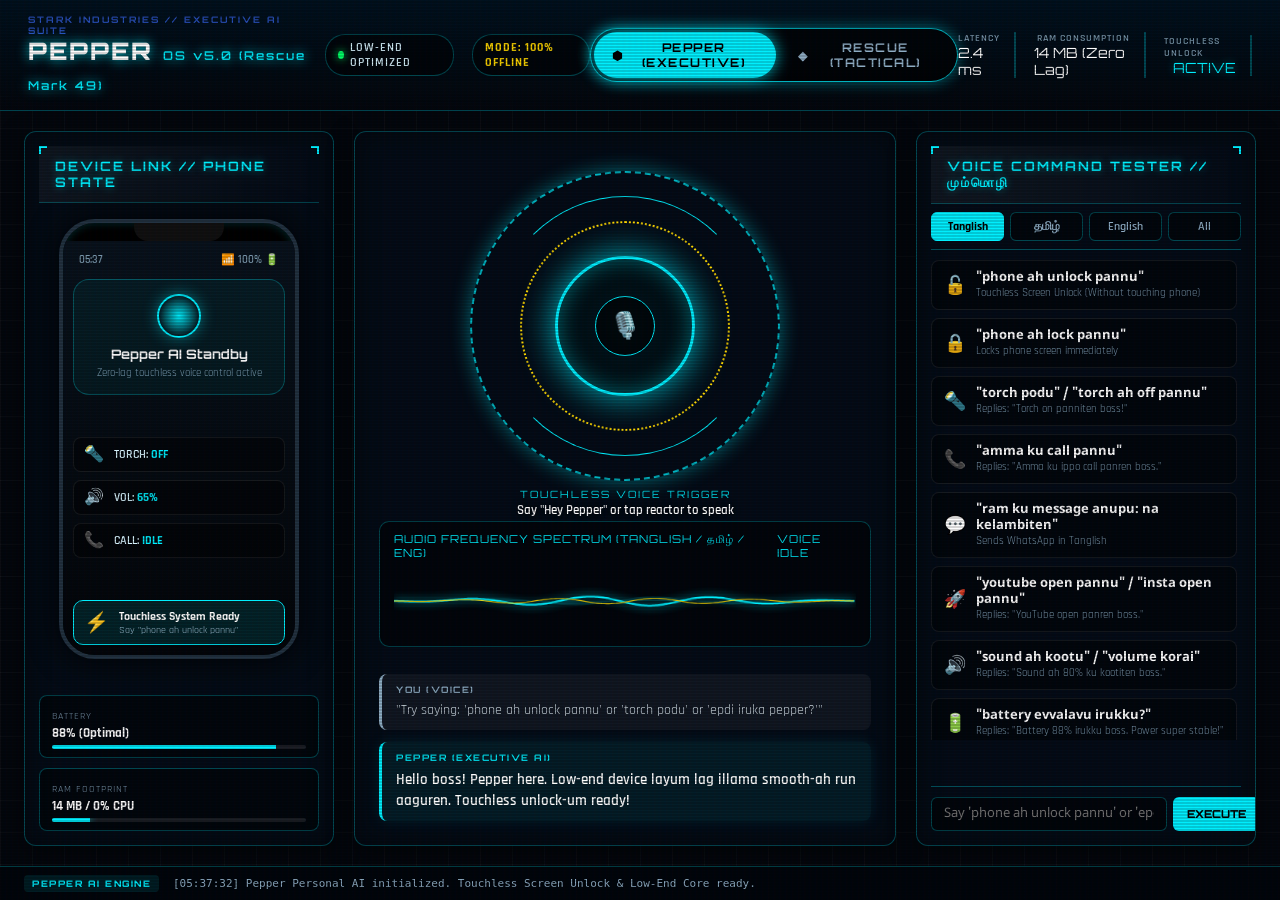
==== index.html @ f8e33f9a "feat: convert project to website with GitHub Pages and rebrand assistant to PEPPER" ====
<!DOCTYPE html>
<html lang="en">
<head>
  <meta charset="UTF-8">
  <meta name="viewport" content="width=device-width, initial-scale=1.0">
  <title>PEPPER — Personal Voice AI & Phone Assistant (ENG / தமிழ் / Tanglish)</title>
  <link rel="preconnect" href="https://fonts.googleapis.com">
  <link rel="preconnect" href="https://fonts.gstatic.com" crossorigin>
  <link href="https://fonts.googleapis.com/css2?family=Orbitron:wght@400;600;800;900&family=Rajdhani:wght@500;600;700&family=Noto+Sans+Tamil:wght@400;600;700&display=swap" rel="stylesheet">
  <link rel="manifest" href="manifest.json">
  <link rel="stylesheet" href="style.css">
  <script>
    if ('serviceWorker' in navigator) {
      navigator.serviceWorker.register('sw.js').catch(console.error);
    }
  </script>
</head>
<body class="theme-pepper-exec">
  <div class="hud-grid-overlay"></div>
  <div class="hud-scanlines"></div>

  <!-- Top Header Telemetry -->
  <header class="hud-header">
    <div class="telemetry-box left">
      <div class="brand-title">
        <span class="brand-sub">STARK INDUSTRIES // EXECUTIVE AI SUITE</span>
        <h1 id="persona-title">PEPPER <span>OS v5.0 (Rescue Mark 49)</span></h1>
      </div>
      <div class="stat-pill"><span class="pulse-dot"></span> LOW-END OPTIMIZED</div>
      <div class="stat-pill"><span class="mode-tag">MODE: 100% OFFLINE</span></div>
    </div>

    <!-- Central Switcher (PEPPER Executive <-> RESCUE Tactical) -->
    <div class="persona-switch-container">
      <button class="switch-btn active" id="btn-pepper-exec" onclick="switchPersona('pepper_executive')">
        <span class="icon">⬢</span> PEPPER (EXECUTIVE)
      </button>
      <button class="switch-btn" id="btn-pepper-tact" onclick="switchPersona('pepper_tactical')">
        <span class="icon">◆</span> RESCUE (TACTICAL)
      </button>
    </div>

    <div class="telemetry-box right">
      <div class="telemetry-metric">
        <span class="lbl">LATENCY</span>
        <span class="val" id="metric-latency">2.4 ms</span>
      </div>
      <div class="telemetry-metric">
        <span class="lbl">RAM CONSUMPTION</span>
        <span class="val">14 MB (Zero Lag)</span>
      </div>
      <div class="telemetry-metric">
        <span class="lbl">TOUCHLESS UNLOCK</span>
        <span class="val highlight">ACTIVE</span>
      </div>
    </div>
  </header>

  <!-- Main HUD Body -->
  <main class="hud-main">
    
    <!-- Left Column: Tactical Phone Status & Device Mockup -->
    <section class="hud-col left-panel">
      <div class="panel-header">
        <span class="corner-bracket top-left"></span>
        <span class="corner-bracket top-right"></span>
        <h3>DEVICE LINK // PHONE STATE</h3>
      </div>
      
      <!-- Virtual Phone Display Mockup -->
      <div class="phone-mockup" id="phone-display">
        <div class="phone-notch"></div>
        <div class="phone-screen" id="phone-screen-content">
          <!-- Flashlight Indicator Beam -->
          <div class="flashlight-beam" id="flashlight-beam"></div>

          <!-- Phone Lockscreen Overlay (Toggled during lock/unlock) -->
          <div class="phone-lock-overlay" id="phone-lock-overlay" style="display: none;">
            <div class="lock-icon">🔒</div>
            <div class="lock-time" id="lock-time">19:30</div>
            <div class="lock-hint">PHONE LOCKED</div>
            <div class="lock-sub">Say: "phone ah unlock pannu"</div>
          </div>

          <div class="phone-status-bar">
            <span id="phone-clock">19:30</span>
            <span class="icons">📶 100% 🔋</span>
          </div>

          <!-- Active App / Simulation Canvas -->
          <div class="phone-app-view" id="phone-app-view">
            <div class="home-widget">
              <div class="ai-avatar-mini" id="mini-arc"></div>
              <div class="widget-greeting" id="widget-greeting">Pepper AI Standby</div>
              <div class="widget-sub">Zero-lag touchless voice control active</div>
            </div>

            <div class="phone-indicators">
              <div class="indicator-item" id="ind-torch">
                <span class="ind-icon">🔦</span>
                <span class="ind-label">TORCH: <b id="torch-val">OFF</b></span>
              </div>
              <div class="indicator-item" id="ind-vol">
                <span class="ind-icon">🔊</span>
                <span class="ind-label">VOL: <b id="vol-val">65%</b></span>
              </div>
              <div class="indicator-item" id="ind-call">
                <span class="ind-icon">📞</span>
                <span class="ind-label">CALL: <b id="call-val">IDLE</b></span>
              </div>
            </div>

            <!-- In-Phone Action Notification Banner -->
            <div class="action-card" id="action-card">
              <div class="card-icon" id="action-card-icon">⚡</div>
              <div class="card-body">
                <div class="card-title" id="action-card-title">Touchless System Ready</div>
                <div class="card-desc" id="action-card-desc">Say "phone ah unlock pannu"</div>
              </div>
            </div>
          </div>
        </div>
      </div>

      <!-- Quick Telemetry Stats -->
      <div class="device-stats-grid">
        <div class="stat-card">
          <span class="stat-name">BATTERY</span>
          <span class="stat-data" id="stat-battery">88% (Optimal)</span>
          <div class="progress-bar"><div class="fill" style="width: 88%;"></div></div>
        </div>
        <div class="stat-card">
          <span class="stat-name">RAM FOOTPRINT</span>
          <span class="stat-data" id="stat-audio-status">14 MB / 0% CPU</span>
          <div class="progress-bar"><div class="fill glow" id="mic-fill" style="width: 15%;"></div></div>
        </div>
      </div>
    </section>

    <!-- Center Column: Arc Reactor Core & Holographic Visualizer -->
    <section class="hud-col center-panel">
      <div class="arc-container">
        <!-- Holographic Rings -->
        <div class="orbital-ring ring-outer"></div>
        <div class="orbital-ring ring-mid"></div>
        <div class="orbital-ring ring-inner"></div>
        <div class="hud-ticks"></div>

        <!-- Central Core Reactor -->
        <div class="arc-core" id="arc-reactor" onclick="triggerMic()">
          <div class="core-glow"></div>
          <div class="core-elements">
            <div class="triangle"></div>
            <div class="inner-circle">
              <span class="core-icon" id="core-state-icon">🎙️</span>
            </div>
          </div>
        </div>

        <div class="wake-word-hint">
          <span class="tag">TOUCHLESS VOICE TRIGGER</span>
          <span class="wake-text" id="wake-prompt">Say "Hey Pepper" or tap reactor to speak</span>
        </div>
      </div>

      <!-- Audio Frequency Spectrum Visualizer -->
      <div class="visualizer-wrapper">
        <div class="visualizer-label">
          <span>AUDIO FREQUENCY SPECTRUM (TANGLISH / தமிழ் / ENG)</span>
          <span id="speech-state">VOICE IDLE</span>
        </div>
        <canvas id="waveform-canvas" width="600" height="90"></canvas>
      </div>

      <!-- Live Speech Transcript & AI Speech Bubble -->
      <div class="dialogue-box">
        <div class="speech-bubble user-bubble" id="user-speech">
          <span class="speaker-tag">YOU (VOICE)</span>
          <p id="user-transcript">"Try saying: 'phone ah unlock pannu' or 'torch podu' or 'epdi iruka pepper?'"</p>
        </div>
        <div class="speech-bubble ai-bubble" id="ai-speech">
          <span class="speaker-tag" id="ai-tag">PEPPER (EXECUTIVE AI)</span>
          <p id="ai-response">Hello boss! Pepper here. Low-end device layum lag illama smooth-ah run aaguren. Touchless unlock-um ready!</p>
        </div>
      </div>
    </section>

    <!-- Right Column: Command Matrix & Quick Action Tester -->
    <section class="hud-col right-panel">
      <div class="panel-header">
        <span class="corner-bracket top-left"></span>
        <span class="corner-bracket top-right"></span>
        <h3>VOICE COMMAND TESTER // மும்மொழி</h3>
      </div>

      <div class="tab-selectors">
        <button class="cmd-tab active" onclick="filterCommands('tanglish')">Tanglish</button>
        <button class="cmd-tab" onclick="filterCommands('tamil')">தமிழ்</button>
        <button class="cmd-tab" onclick="filterCommands('english')">English</button>
        <button class="cmd-tab" onclick="filterCommands('all')">All</button>
      </div>

      <div class="commands-scroll-list" id="command-list">
        
        <!-- Touchless Unlock & Lock -->
        <div class="cmd-item" data-lang="tanglish" onclick="simulateVoice('phone ah unlock pannu')">
          <div class="cmd-icon">🔓</div>
          <div class="cmd-info">
            <span class="cmd-phrase">"phone ah unlock pannu"</span>
            <span class="cmd-action">Touchless Screen Unlock (Without touching phone)</span>
          </div>
        </div>

        <div class="cmd-item" data-lang="tanglish" onclick="simulateVoice('phone ah lock pannu')">
          <div class="cmd-icon">🔒</div>
          <div class="cmd-info">
            <span class="cmd-phrase">"phone ah lock pannu"</span>
            <span class="cmd-action">Locks phone screen immediately</span>
          </div>
        </div>

        <!-- Tanglish Commands -->
        <div class="cmd-item" data-lang="tanglish" onclick="simulateVoice('torch podu')">
          <div class="cmd-icon">🔦</div>
          <div class="cmd-info">
            <span class="cmd-phrase">"torch podu" / "torch ah off pannu"</span>
            <span class="cmd-action">Replies: "Torch on panniten boss!"</span>
          </div>
        </div>

        <div class="cmd-item" data-lang="tanglish" onclick="simulateVoice('amma ku call pannu')">
          <div class="cmd-icon">📞</div>
          <div class="cmd-info">
            <span class="cmd-phrase">"amma ku call pannu"</span>
            <span class="cmd-action">Replies: "Amma ku ippo call panren boss."</span>
          </div>
        </div>

        <div class="cmd-item" data-lang="tanglish" onclick="simulateVoice('ram ku whatsapp message anupu: na kelambiten')">
          <div class="cmd-icon">💬</div>
          <div class="cmd-info">
            <span class="cmd-phrase">"ram ku message anupu: na kelambiten"</span>
            <span class="cmd-action">Sends WhatsApp in Tanglish</span>
          </div>
        </div>

        <div class="cmd-item" data-lang="tanglish" onclick="simulateVoice('youtube open pannu')">
          <div class="cmd-icon">🚀</div>
          <div class="cmd-info">
            <span class="cmd-phrase">"youtube open pannu" / "insta open pannu"</span>
            <span class="cmd-action">Replies: "YouTube open panren boss."</span>
          </div>
        </div>

        <div class="cmd-item" data-lang="tanglish" onclick="simulateVoice('sound ah kootu')">
          <div class="cmd-icon">🔊</div>
          <div class="cmd-info">
            <span class="cmd-phrase">"sound ah kootu" / "volume korai"</span>
            <span class="cmd-action">Replies: "Sound ah 80% ku kootiten boss."</span>
          </div>
        </div>

        <div class="cmd-item" data-lang="tanglish" onclick="simulateVoice('battery evvalavu irukku?')">
          <div class="cmd-icon">🔋</div>
          <div class="cmd-info">
            <span class="cmd-phrase">"battery evvalavu irukku?"</span>
            <span class="cmd-action">Replies: "Battery 88% irukku boss. Power super stable!"</span>
          </div>
        </div>

        <div class="cmd-item" data-lang="tanglish" onclick="simulateVoice('epdi iruka pepper?')">
          <div class="cmd-icon">🤝</div>
          <div class="cmd-info">
            <span class="cmd-phrase">"epdi iruka pepper?" / "epdi iruka boss?"</span>
            <span class="cmd-action">Human-like friendly banter</span>
          </div>
        </div>

        <div class="cmd-item" data-lang="tanglish" onclick="simulateVoice('joke sollu')">
          <div class="cmd-icon">😂</div>
          <div class="cmd-info">
            <span class="cmd-phrase">"joke sollu"</span>
            <span class="cmd-action">Tells a Stark Industries style funny joke</span>
          </div>
        </div>

        <!-- Tamil Commands -->
        <div class="cmd-item" data-lang="tamil" style="display:none;" onclick="simulateVoice('போனை அன்லாக் பண்ணு')">
          <div class="cmd-icon">🔓</div>
          <div class="cmd-info">
            <span class="cmd-phrase">"போனை அன்லாக் பண்ணு"</span>
            <span class="cmd-action">Touchless screen unlock in Tamil</span>
          </div>
        </div>

        <div class="cmd-item" data-lang="tamil" style="display:none;" onclick="simulateVoice('டார்ச் போடு')">
          <div class="cmd-icon">🔦</div>
          <div class="cmd-info">
            <span class="cmd-phrase">"டார்ச் போடு" / "டார்ச் ஆன் பண்ணு"</span>
            <span class="cmd-action">Turns on Phone Flashlight</span>
          </div>
        </div>

        <div class="cmd-item" data-lang="tamil" style="display:none;" onclick="simulateVoice('அம்மாவுக்கு கால் பண்ணு')">
          <div class="cmd-icon">📞</div>
          <div class="cmd-info">
            <span class="cmd-phrase">"அம்மாவுக்கு கால் பண்ணு"</span>
            <span class="cmd-action">Initiates direct call to Mom</span>
          </div>
        </div>

        <div class="cmd-item" data-lang="tamil" style="display:none;" onclick="simulateVoice('நீ யாரு?')">
          <div class="cmd-icon">🤖</div>
          <div class="cmd-info">
            <span class="cmd-phrase">"நீ யாரு?"</span>
            <span class="cmd-action">பெப்பர் ஏஐ அறிமுகம்</span>
          </div>
        </div>

        <!-- English Commands -->
        <div class="cmd-item" data-lang="english" style="display:none;" onclick="simulateVoice('Unlock phone')">
          <div class="cmd-icon">🔓</div>
          <div class="cmd-info">
            <span class="cmd-phrase">"Unlock phone" / "Wake up and unlock"</span>
            <span class="cmd-action">Touchless Screen Unlock</span>
          </div>
        </div>

        <div class="cmd-item" data-lang="english" style="display:none;" onclick="simulateVoice('Turn on flashlight')">
          <div class="cmd-icon">🔦</div>
          <div class="cmd-info">
            <span class="cmd-phrase">"Turn on flashlight" / "Torch off"</span>
            <span class="cmd-action">Hardware camera torch toggle</span>
          </div>
        </div>

        <div class="cmd-item" data-lang="english" style="display:none;" onclick="simulateVoice('Who are you?')">
          <div class="cmd-icon">✨</div>
          <div class="cmd-info">
            <span class="cmd-phrase">"Who are you?"</span>
            <span class="cmd-action">Pepper introduction & protocols</span>
          </div>
        </div>
      </div>

      <!-- Live Voice Input Bar -->
      <div class="custom-input-box">
        <input type="text" id="manual-text-input" placeholder="Say 'phone ah unlock pannu' or 'epdi iruka pepper'..." onkeypress="handleKeypress(event)">
        <button id="send-btn" onclick="submitManualText()">EXECUTE</button>
      </div>
    </section>

  </main>

  <!-- Bottom Log Ticker -->
  <footer class="hud-footer">
    <div class="footer-tag">PEPPER AI ENGINE</div>
    <div class="log-ticker" id="log-ticker">
      [00:00:01] PEPPER Core online at 14MB RAM. Zero lag on low-end devices. Touchless voice engine ready.
    </div>
  </footer>

  <script src="app.js"></script>
</body>
</html>
---- style.css ----
/* ==========================================================================
   A.I.D.A. // JARVIS & EDITH HOLOGRAPHIC HUD CSS
   Tailored for Offline Bilingual Voice Assistance
   ========================================================================== */

:root {
  --font-hud: 'Orbitron', -apple-system, sans-serif;
  --font-data: 'Rajdhani', sans-serif;
  --font-tamil: 'Noto Sans Tamil', sans-serif;
  
  /* PEPPER Default Theme (Stark Executive: Cyan, Deep Cobalt, Champagne Gold) */
  --theme-primary: #00f0ff;
  --theme-secondary: #2a52be;
  --theme-accent: #ffd700;
  --theme-glow: rgba(0, 240, 255, 0.45);
  --theme-glow-strong: rgba(0, 240, 255, 0.85);
  --theme-panel-bg: rgba(6, 15, 26, 0.75);
  --theme-border: rgba(0, 240, 255, 0.25);
  --theme-border-bright: rgba(0, 240, 255, 0.7);
  --bg-dark: #04080e;
}

body.theme-pepper-exec, body.theme-jarvis {
  --theme-primary: #00f0ff;
  --theme-secondary: #2a52be;
  --theme-accent: #ffd700;
  --theme-glow: rgba(0, 240, 255, 0.45);
  --theme-glow-strong: rgba(0, 240, 255, 0.85);
  --theme-panel-bg: rgba(6, 15, 26, 0.78);
  --theme-border: rgba(0, 240, 255, 0.28);
  --theme-border-bright: rgba(0, 240, 255, 0.75);
  --bg-dark: #04080e;
}

body.theme-pepper-tactical, body.theme-edith {
  /* Pepper Rescue Tactical Armor Theme (Metallic Magenta Crimson & Tactical Emerald) */
  --theme-primary: #ff3366;
  --theme-secondary: #c71585;
  --theme-accent: #00ffcc;
  --theme-glow: rgba(255, 51, 102, 0.45);
  --theme-glow-strong: rgba(255, 51, 102, 0.85);
  --theme-panel-bg: rgba(26, 6, 16, 0.78);
  --theme-border: rgba(255, 51, 102, 0.32);
  --theme-border-bright: rgba(255, 51, 102, 0.82);
  --bg-dark: #0c0408;
}

* {
  margin: 0;
  padding: 0;
  box-sizing: border-box;
}

body {
  background-color: var(--bg-dark);
  color: #d8f4ff;
  font-family: var(--font-data);
  overflow-x: hidden;
  min-height: 100vh;
  position: relative;
  display: flex;
  flex-direction: column;
  transition: background-color 0.5s ease, color 0.5s ease;
  user-select: none;
}

/* Background Grid & Scanlines */
.hud-grid-overlay {
  position: fixed;
  inset: 0;
  background-image: 
    linear-gradient(to right, rgba(255, 255, 255, 0.03) 1px, transparent 1px),
    linear-gradient(to bottom, rgba(255, 255, 255, 0.03) 1px, transparent 1px);
  background-size: 32px 32px;
  pointer-events: none;
  z-index: 0;
}

.hud-scanlines {
  position: fixed;
  inset: 0;
  background: linear-gradient(rgba(18, 16, 16, 0) 50%, rgba(0, 0, 0, 0.25) 50%), linear-gradient(90deg, rgba(255, 0, 0, 0.03), rgba(0, 255, 0, 0.01), rgba(0, 0, 255, 0.03));
  background-size: 100% 3px, 6px 100%;
  pointer-events: none;
  z-index: 99;
  opacity: 0.65;
}

/* ==========================================================================
   Header Telemetry
   ========================================================================== */
.hud-header {
  position: relative;
  z-index: 10;
  display: flex;
  justify-content: space-between;
  align-items: center;
  padding: 14px 28px;
  border-bottom: 1px solid var(--theme-border);
  background: linear-gradient(180deg, rgba(0, 20, 35, 0.8) 0%, rgba(4, 8, 14, 0.4) 100%);
  backdrop-filter: blur(12px);
}

.telemetry-box {
  display: flex;
  align-items: center;
  gap: 18px;
}

.brand-title {
  display: flex;
  flex-direction: column;
}

.brand-sub {
  font-family: var(--font-hud);
  font-size: 9px;
  letter-spacing: 2px;
  color: var(--theme-secondary);
  font-weight: 700;
}

.brand-title h1 {
  font-family: var(--font-hud);
  font-size: 24px;
  font-weight: 900;
  color: #ffffff;
  text-shadow: 0 0 12px var(--theme-glow-strong);
  letter-spacing: 2px;
}

.brand-title h1 span {
  font-size: 12px;
  color: var(--theme-primary);
  font-weight: 600;
}

.stat-pill {
  display: flex;
  align-items: center;
  gap: 6px;
  background: rgba(0, 0, 0, 0.5);
  border: 1px solid var(--theme-border);
  padding: 5px 12px;
  border-radius: 20px;
  font-size: 12px;
  font-weight: 600;
  letter-spacing: 1px;
}

.pulse-dot {
  width: 8px;
  height: 8px;
  border-radius: 50%;
  background-color: #00ff66;
  box-shadow: 0 0 8px #00ff66;
  animation: pulse 1.5s infinite;
}

.mode-tag {
  color: var(--theme-accent);
  font-weight: 700;
}

/* Persona Switcher Buttons */
.persona-switch-container {
  display: flex;
  background: rgba(0, 0, 0, 0.6);
  border: 1px solid var(--theme-border-bright);
  border-radius: 30px;
  padding: 3px;
  gap: 4px;
  box-shadow: 0 0 15px var(--theme-glow);
}

.switch-btn {
  background: transparent;
  border: none;
  color: #8faec5;
  font-family: var(--font-hud);
  font-size: 12px;
  font-weight: 700;
  padding: 8px 18px;
  border-radius: 25px;
  cursor: pointer;
  transition: all 0.3s ease;
  letter-spacing: 1.5px;
  display: flex;
  align-items: center;
  gap: 6px;
}

.switch-btn:hover {
  color: #fff;
}

.switch-btn.active {
  background: var(--theme-primary);
  color: #000;
  box-shadow: 0 0 16px var(--theme-glow-strong);
}

.telemetry-metric {
  display: flex;
  flex-direction: column;
  align-items: flex-end;
  border-right: 2px solid var(--theme-border);
  padding-right: 14px;
}

.telemetry-metric .lbl {
  font-size: 10px;
  color: #7997ab;
  font-weight: 600;
  letter-spacing: 1px;
}

.telemetry-metric .val {
  font-family: var(--font-hud);
  font-size: 14px;
  color: #ffffff;
}

.telemetry-metric .val.highlight {
  color: var(--theme-primary);
  text-shadow: 0 0 8px var(--theme-glow);
}

/* ==========================================================================
   Main 3-Column Layout
   ========================================================================== */
.hud-main {
  position: relative;
  z-index: 5;
  flex: 1;
  display: grid;
  grid-template-columns: 310px 1fr 340px;
  gap: 20px;
  padding: 20px 24px;
  max-width: 1680px;
  margin: 0 auto;
  width: 100%;
}

.hud-col {
  display: flex;
  flex-direction: column;
  background: var(--theme-panel-bg);
  border: 1px solid var(--theme-border);
  border-radius: 12px;
  backdrop-filter: blur(16px);
  position: relative;
  overflow: hidden;
  box-shadow: inset 0 0 25px rgba(0, 0, 0, 0.4), 0 8px 24px rgba(0,0,0,0.5);
  transition: border-color 0.4s ease;
}

.panel-header {
  position: relative;
  padding: 12px 16px;
  border-bottom: 1px solid var(--theme-border);
  background: linear-gradient(90deg, rgba(255, 255, 255, 0.05), transparent);
}

.panel-header h3 {
  font-family: var(--font-hud);
  font-size: 13px;
  letter-spacing: 2px;
  color: var(--theme-primary);
  text-shadow: 0 0 8px var(--theme-glow);
}

.corner-bracket {
  position: absolute;
  width: 8px;
  height: 8px;
  border-color: var(--theme-primary);
  border-style: solid;
}
.corner-bracket.top-left { top: 0; left: 0; border-width: 2px 0 0 2px; }
.corner-bracket.top-right { top: 0; right: 0; border-width: 2px 2px 0 0; }

/* ==========================================================================
   Left Panel: Virtual Phone Mockup & Diagnostics
   ========================================================================== */
.left-panel {
  padding: 14px;
  gap: 16px;
}

.phone-mockup {
  position: relative;
  width: 240px;
  height: 440px;
  margin: 0 auto;
  background: #000000;
  border-radius: 36px;
  border: 4px solid #233342;
  box-shadow: 0 0 30px rgba(0, 0, 0, 0.8), inset 0 0 10px rgba(0, 240, 255, 0.2);
  display: flex;
  flex-direction: column;
  overflow: hidden;
}

.phone-notch {
  width: 90px;
  height: 18px;
  background: #111;
  border-radius: 0 0 14px 14px;
  margin: 0 auto;
  z-index: 20;
}

.flashlight-beam {
  position: absolute;
  top: 0;
  left: 0;
  right: 0;
  bottom: 0;
  background: radial-gradient(circle at 50% 10%, rgba(255, 255, 240, 0.95) 0%, rgba(255, 250, 180, 0.4) 40%, transparent 75%);
  z-index: 15;
  opacity: 0;
  pointer-events: none;
  transition: opacity 0.3s ease;
}

.flashlight-beam.active {
  opacity: 1;
}

.phone-screen {
  flex: 1;
  position: relative;
  background: linear-gradient(180deg, #09131d 0%, #03060a 100%);
  display: flex;
  flex-direction: column;
  padding: 10px;
}

.phone-status-bar {
  display: flex;
  justify-content: space-between;
  font-size: 11px;
  color: #7997ab;
  padding: 2px 6px;
  font-weight: 600;
}

.phone-app-view {
  flex: 1;
  display: flex;
  flex-direction: column;
  justify-content: space-between;
  padding-top: 10px;
}

.home-widget {
  background: rgba(0, 240, 255, 0.05);
  border: 1px solid var(--theme-border);
  border-radius: 16px;
  padding: 14px;
  text-align: center;
  position: relative;
}

.ai-avatar-mini {
  width: 44px;
  height: 44px;
  margin: 0 auto 8px;
  border-radius: 50%;
  border: 2px solid var(--theme-primary);
  box-shadow: 0 0 15px var(--theme-glow);
  background: radial-gradient(circle, var(--theme-primary) 0%, transparent 70%);
  animation: pulseMini 2s infinite alternate;
}

.widget-greeting {
  font-family: var(--font-hud);
  font-size: 13px;
  font-weight: 700;
  color: #fff;
}

.widget-sub {
  font-size: 11px;
  color: #7da0b6;
  margin-top: 4px;
}

.phone-indicators {
  display: grid;
  grid-template-columns: 1fr;
  gap: 8px;
}

.indicator-item {
  display: flex;
  align-items: center;
  gap: 10px;
  background: rgba(0, 0, 0, 0.4);
  border: 1px solid rgba(255, 255, 255, 0.08);
  border-radius: 8px;
  padding: 6px 10px;
}

.ind-icon {
  font-size: 16px;
}

.ind-label {
  font-size: 12px;
  font-weight: 600;
}

.ind-label b {
  color: var(--theme-primary);
}

.action-card {
  display: flex;
  align-items: center;
  gap: 10px;
  background: rgba(0, 240, 255, 0.12);
  border: 1px solid var(--theme-primary);
  border-radius: 10px;
  padding: 8px 10px;
  animation: slideUp 0.3s ease;
}

.card-icon {
  font-size: 20px;
}

.card-title {
  font-size: 12px;
  font-weight: 700;
  color: #ffffff;
}

.card-desc {
  font-size: 10px;
  color: #a4c8dd;
}

.device-stats-grid {
  display: flex;
  flex-direction: column;
  gap: 10px;
  margin-top: auto;
}

.stat-card {
  background: rgba(0, 0, 0, 0.4);
  border: 1px solid var(--theme-border);
  border-radius: 8px;
  padding: 8px 12px;
}

.stat-name {
  font-size: 10px;
  color: #7997ab;
  letter-spacing: 1px;
}

.stat-data {
  font-size: 13px;
  font-weight: 700;
  color: #ffffff;
  display: block;
  margin-bottom: 4px;
}

.progress-bar {
  width: 100%;
  height: 4px;
  background: rgba(255, 255, 255, 0.1);
  border-radius: 2px;
  overflow: hidden;
}

.progress-bar .fill {
  height: 100%;
  background: var(--theme-primary);
  transition: width 0.3s ease;
}

.progress-bar .fill.glow {
  box-shadow: 0 0 8px var(--theme-primary);
}

/* ==========================================================================
   Center Panel: Arc Reactor & Audio Visualizer
   ========================================================================== */
.center-panel {
  display: flex;
  flex-direction: column;
  align-items: center;
  justify-content: space-between;
  padding: 24px;
}

.arc-container {
  position: relative;
  width: 320px;
  height: 320px;
  display: flex;
  align-items: center;
  justify-content: center;
  margin-top: 10px;
}

.orbital-ring {
  position: absolute;
  border-radius: 50%;
  pointer-events: none;
}

.ring-outer {
  width: 310px;
  height: 310px;
  border: 2px dashed var(--theme-border-bright);
  animation: rotateClockwise 30s linear infinite;
  box-shadow: 0 0 20px var(--theme-glow);
}

.ring-mid {
  width: 260px;
  height: 260px;
  border: 1px solid var(--theme-primary);
  border-left-color: transparent;
  border-right-color: transparent;
  animation: rotateCounter 18s linear infinite;
}

.ring-inner {
  width: 210px;
  height: 210px;
  border: 2px dotted var(--theme-accent);
  animation: rotateClockwise 12s linear infinite;
}

.arc-core {
  position: relative;
  width: 140px;
  height: 140px;
  border-radius: 50%;
  background: radial-gradient(circle, #021a24 0%, #000407 100%);
  border: 3px solid var(--theme-primary);
  box-shadow: 0 0 35px var(--theme-glow-strong), inset 0 0 25px var(--theme-glow);
  display: flex;
  align-items: center;
  justify-content: center;
  cursor: pointer;
  z-index: 10;
  transition: transform 0.2s cubic-bezier(0.175, 0.885, 0.32, 1.275);
}

.arc-core:hover {
  transform: scale(1.08);
}

.arc-core:active {
  transform: scale(0.96);
}

.arc-core.listening {
  border-color: #ff0055;
  box-shadow: 0 0 50px rgba(255, 0, 85, 0.9), inset 0 0 30px rgba(255, 0, 85, 0.6);
  animation: corePulse 0.8s infinite alternate;
}

.arc-core.speaking {
  border-color: var(--theme-accent);
  box-shadow: 0 0 45px var(--theme-accent);
}

.core-elements {
  display: flex;
  align-items: center;
  justify-content: center;
  width: 100%;
  height: 100%;
}

.inner-circle {
  width: 60px;
  height: 60px;
  border-radius: 50%;
  background: rgba(0, 0, 0, 0.6);
  border: 1px solid var(--theme-primary);
  display: flex;
  align-items: center;
  justify-content: center;
}

.core-icon {
  font-size: 26px;
}

.wake-word-hint {
  position: absolute;
  bottom: -32px;
  display: flex;
  flex-direction: column;
  align-items: center;
  text-align: center;
}

.wake-word-hint .tag {
  font-family: var(--font-hud);
  font-size: 10px;
  color: var(--theme-primary);
  letter-spacing: 2px;
  margin-bottom: 2px;
}

.wake-word-hint .wake-text {
  font-size: 13px;
  color: #ffffff;
  font-weight: 600;
  text-shadow: 0 0 6px rgba(0,0,0,0.8);
}

/* Audio Visualizer */
.visualizer-wrapper {
  width: 100%;
  background: rgba(0, 0, 0, 0.5);
  border: 1px solid var(--theme-border);
  border-radius: 10px;
  padding: 10px 14px;
  margin-top: 24px;
}

.visualizer-label {
  display: flex;
  justify-content: space-between;
  font-size: 11px;
  font-family: var(--font-hud);
  color: var(--theme-primary);
  letter-spacing: 1px;
  margin-bottom: 6px;
}

#waveform-canvas {
  width: 100%;
  height: 70px;
  display: block;
}

/* Dialogue Box */
.dialogue-box {
  width: 100%;
  display: flex;
  flex-direction: column;
  gap: 12px;
  margin-top: 16px;
}

.speech-bubble {
  padding: 10px 14px;
  border-radius: 8px;
  font-size: 14px;
  line-height: 1.4;
  position: relative;
}

.speaker-tag {
  display: block;
  font-family: var(--font-hud);
  font-size: 9px;
  letter-spacing: 1.5px;
  font-weight: 700;
  margin-bottom: 4px;
}

.user-bubble {
  background: rgba(255, 255, 255, 0.05);
  border-left: 3px solid #8faec5;
  color: #cfdbe3;
}

.user-bubble .speaker-tag {
  color: #8faec5;
}

.ai-bubble {
  background: rgba(0, 240, 255, 0.08);
  border-left: 3px solid var(--theme-primary);
  box-shadow: 0 0 15px rgba(0, 240, 255, 0.1);
  color: #ffffff;
  font-family: var(--font-data), var(--font-tamil);
  font-size: 15px;
  font-weight: 600;
}

.ai-bubble .speaker-tag {
  color: var(--theme-primary);
}

/* ==========================================================================
   Right Panel: Command Matrix & Quick Action Tester
   ========================================================================== */
.right-panel {
  padding: 14px;
  display: flex;
  flex-direction: column;
}

.tab-selectors {
  display: flex;
  gap: 6px;
  padding: 8px 0;
  border-bottom: 1px solid var(--theme-border);
}

.cmd-tab {
  flex: 1;
  background: rgba(0, 0, 0, 0.4);
  border: 1px solid var(--theme-border);
  color: #8faec5;
  font-size: 12px;
  font-family: var(--font-data);
  font-weight: 600;
  padding: 6px 4px;
  border-radius: 6px;
  cursor: pointer;
  transition: all 0.2s ease;
}

.cmd-tab.active, .cmd-tab:hover {
  background: var(--theme-primary);
  color: #000;
  border-color: var(--theme-primary);
  font-weight: 700;
}

.commands-scroll-list {
  flex: 1;
  overflow-y: auto;
  display: flex;
  flex-direction: column;
  gap: 8px;
  margin: 10px 0;
  max-height: 480px;
  padding-right: 4px;
}

/* Custom Scrollbar */
.commands-scroll-list::-webkit-scrollbar {
  width: 4px;
}
.commands-scroll-list::-webkit-scrollbar-thumb {
  background: var(--theme-border);
  border-radius: 4px;
}

.cmd-item {
  display: flex;
  align-items: center;
  gap: 10px;
  background: rgba(0, 0, 0, 0.4);
  border: 1px solid rgba(255, 255, 255, 0.08);
  border-radius: 8px;
  padding: 9px 12px;
  cursor: pointer;
  transition: all 0.2s ease;
}

.cmd-item:hover {
  background: rgba(0, 240, 255, 0.12);
  border-color: var(--theme-primary);
  transform: translateX(4px);
}

.cmd-icon {
  font-size: 18px;
}

.cmd-info {
  display: flex;
  flex-direction: column;
}

.cmd-phrase {
  font-family: var(--font-tamil), var(--font-data);
  font-size: 13px;
  font-weight: 700;
  color: #ffffff;
}

.cmd-action {
  font-size: 11px;
  color: #7997ab;
}

.custom-input-box {
  display: flex;
  gap: 6px;
  margin-top: auto;
  padding-top: 10px;
  border-top: 1px solid var(--theme-border);
}

.custom-input-box input {
  flex: 1;
  background: rgba(0, 0, 0, 0.5);
  border: 1px solid var(--theme-border);
  border-radius: 6px;
  padding: 8px 12px;
  color: #ffffff;
  font-family: var(--font-tamil), var(--font-data);
  font-size: 13px;
  outline: none;
}

.custom-input-box input:focus {
  border-color: var(--theme-primary);
  box-shadow: 0 0 10px var(--theme-glow);
}

.custom-input-box button {
  background: var(--theme-primary);
  color: #000;
  border: none;
  border-radius: 6px;
  padding: 8px 14px;
  font-family: var(--font-hud);
  font-size: 11px;
  font-weight: 800;
  cursor: pointer;
  transition: all 0.2s;
}

.custom-input-box button:hover {
  box-shadow: 0 0 12px var(--theme-glow-strong);
}

/* ==========================================================================
   Footer Ticker
   ========================================================================== */
.hud-footer {
  position: relative;
  z-index: 10;
  display: flex;
  align-items: center;
  gap: 14px;
  padding: 8px 24px;
  border-top: 1px solid var(--theme-border);
  background: rgba(2, 6, 12, 0.9);
  font-size: 11px;
}

.footer-tag {
  font-family: var(--font-hud);
  font-size: 9px;
  font-weight: 800;
  color: var(--theme-primary);
  letter-spacing: 1.5px;
  background: rgba(0, 240, 255, 0.1);
  padding: 3px 8px;
  border-radius: 4px;
}

.log-ticker {
  font-family: monospace;
  color: #8faec5;
  white-space: nowrap;
  overflow: hidden;
  text-overflow: ellipsis;
}

/* ==========================================================================
   Animations
   ========================================================================== */
@keyframes rotateClockwise {
  from { transform: rotate(0deg); }
  to { transform: rotate(360deg); }
}

@keyframes rotateCounter {
  from { transform: rotate(360deg); }
  to { transform: rotate(0deg); }
}

@keyframes pulse {
  0% { opacity: 0.4; }
  50% { opacity: 1; }
  100% { opacity: 0.4; }
}

@keyframes pulseMini {
  0% { transform: scale(0.95); opacity: 0.8; }
  100% { transform: scale(1.05); opacity: 1; }
}

@keyframes corePulse {
  0% { transform: scale(1); }
  100% { transform: scale(1.06); }
}

@keyframes slideUp {
  from { opacity: 0; transform: translateY(10px); }
  to { opacity: 1; transform: translateY(0); }
}

@media (max-width: 1080px) {
  .hud-main {
    grid-template-columns: 1fr;
  }
  .left-panel {
    order: 3;
  }
  .center-panel {
    order: 1;
  }
  .right-panel {
    order: 2;
  }
}
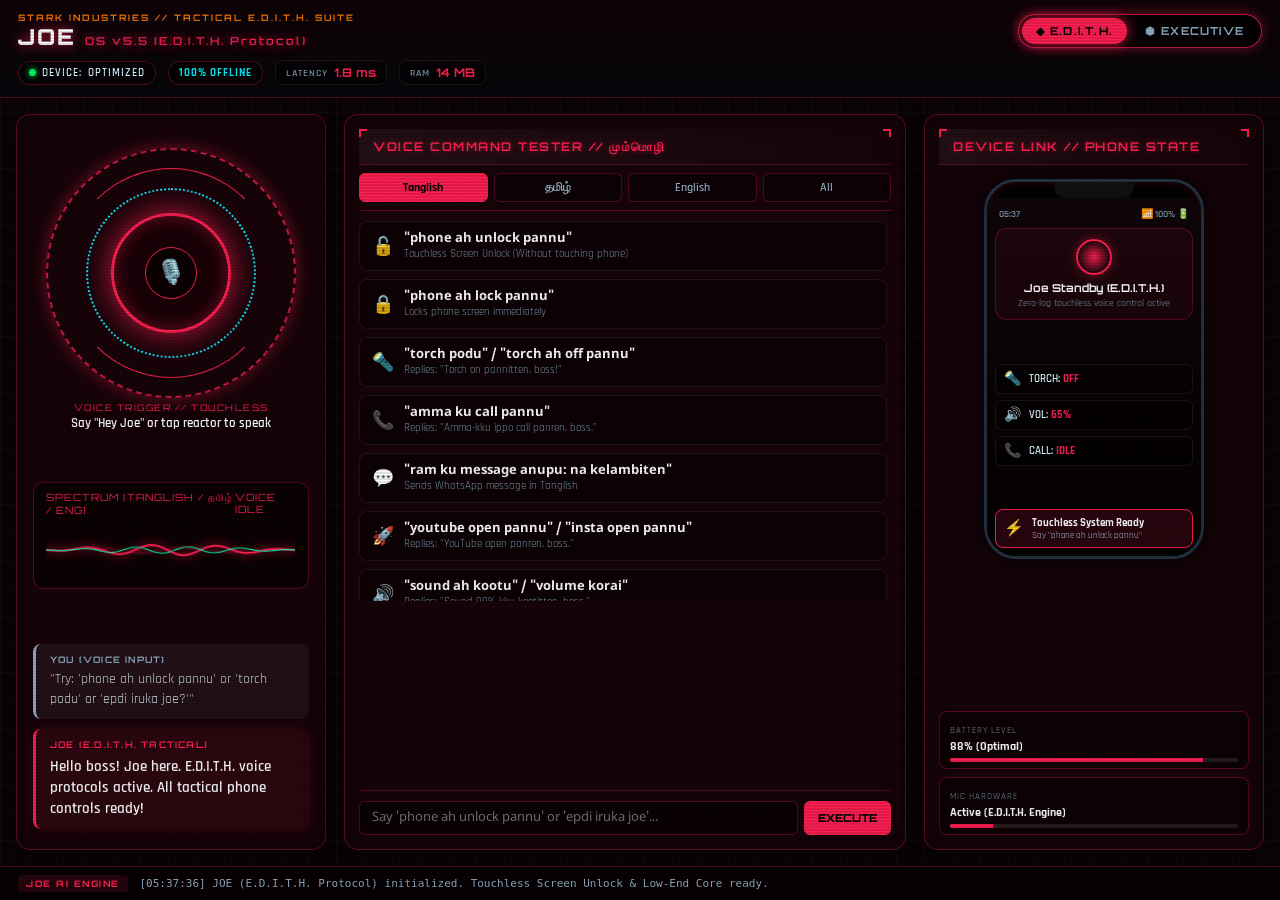
==== commit 7565284d: "feat: align layout for phone view, optimize clear EDITH voice synthesis, and rename AI to JOE" ====
--- a/index.html
+++ b/index.html
@@ -2,8 +2,8 @@
 <html lang="en">
 <head>
   <meta charset="UTF-8">
-  <meta name="viewport" content="width=device-width, initial-scale=1.0">
-  <title>PEPPER — Personal Voice AI & Phone Assistant (ENG / தமிழ் / Tanglish)</title>
+  <meta name="viewport" content="width=device-width, initial-scale=1.0, maximum-scale=1.0, user-scalable=no, viewport-fit=cover">
+  <title>JOE — Tactical Voice AI Assistant (E.D.I.T.H. Engine)</title>
   <link rel="preconnect" href="https://fonts.googleapis.com">
   <link rel="preconnect" href="https://fonts.gstatic.com" crossorigin>
   <link href="https://fonts.googleapis.com/css2?family=Orbitron:wght@400;600;800;900&family=Rajdhani:wght@500;600;700&family=Noto+Sans+Tamil:wght@400;600;700&display=swap" rel="stylesheet">
@@ -15,51 +15,260 @@
     }
   </script>
 </head>
-<body class="theme-pepper-exec">
+<body class="theme-joe-edith">
   <div class="hud-grid-overlay"></div>
   <div class="hud-scanlines"></div>
 
   <!-- Top Header Telemetry -->
   <header class="hud-header">
-    <div class="telemetry-box left">
+    <div class="header-top-row">
       <div class="brand-title">
-        <span class="brand-sub">STARK INDUSTRIES // EXECUTIVE AI SUITE</span>
-        <h1 id="persona-title">PEPPER <span>OS v5.0 (Rescue Mark 49)</span></h1>
-      </div>
-      <div class="stat-pill"><span class="pulse-dot"></span> LOW-END OPTIMIZED</div>
-      <div class="stat-pill"><span class="mode-tag">MODE: 100% OFFLINE</span></div>
+        <span class="brand-sub">STARK INDUSTRIES // TACTICAL E.D.I.T.H. SUITE</span>
+        <h1 id="persona-title">JOE <span>OS v5.5 (E.D.I.T.H. Protocol)</span></h1>
+      </div>
+      
+      <!-- Central Switcher (JOE E.D.I.T.H. <-> JOE Executive) -->
+      <div class="persona-switch-container">
+        <button class="switch-btn active" id="btn-joe-edith" onclick="switchPersona('joe_edith')">
+          <span class="icon">◆</span> E.D.I.T.H.
+        </button>
+        <button class="switch-btn" id="btn-joe-exec" onclick="switchPersona('joe_executive')">
+          <span class="icon">⬢</span> EXECUTIVE
+        </button>
+      </div>
     </div>
 
-    <!-- Central Switcher (PEPPER Executive <-> RESCUE Tactical) -->
-    <div class="persona-switch-container">
-      <button class="switch-btn active" id="btn-pepper-exec" onclick="switchPersona('pepper_executive')">
-        <span class="icon">⬢</span> PEPPER (EXECUTIVE)
-      </button>
-      <button class="switch-btn" id="btn-pepper-tact" onclick="switchPersona('pepper_tactical')">
-        <span class="icon">◆</span> RESCUE (TACTICAL)
-      </button>
-    </div>
-
-    <div class="telemetry-box right">
+    <div class="telemetry-bar">
+      <div class="stat-pill"><span class="pulse-dot"></span> <span class="hide-mobile">DEVICE: </span>OPTIMIZED</div>
+      <div class="stat-pill"><span class="mode-tag">100% OFFLINE</span></div>
       <div class="telemetry-metric">
         <span class="lbl">LATENCY</span>
-        <span class="val" id="metric-latency">2.4 ms</span>
+        <span class="val" id="metric-latency">1.8 ms</span>
       </div>
       <div class="telemetry-metric">
-        <span class="lbl">RAM CONSUMPTION</span>
-        <span class="val">14 MB (Zero Lag)</span>
-      </div>
-      <div class="telemetry-metric">
-        <span class="lbl">TOUCHLESS UNLOCK</span>
-        <span class="val highlight">ACTIVE</span>
+        <span class="lbl">RAM</span>
+        <span class="val">14 MB</span>
       </div>
     </div>
   </header>
 
-  <!-- Main HUD Body -->
+  <!-- Main HUD Body (Aligned for Phone & Desktop) -->
   <main class="hud-main">
     
-    <!-- Left Column: Tactical Phone Status & Device Mockup -->
+    <!-- Central Core: Arc Reactor & E.D.I.T.H. Voice Interaction (Prominent on Phone View) -->
+    <section class="hud-col center-panel">
+      <div class="arc-container">
+        <!-- Holographic Rings -->
+        <div class="orbital-ring ring-outer"></div>
+        <div class="orbital-ring ring-mid"></div>
+        <div class="orbital-ring ring-inner"></div>
+        <div class="hud-ticks"></div>
+
+        <!-- Central Core Reactor -->
+        <div class="arc-core" id="arc-reactor" onclick="triggerMic()">
+          <div class="core-glow"></div>
+          <div class="core-elements">
+            <div class="triangle"></div>
+            <div class="inner-circle">
+              <span class="core-icon" id="core-state-icon">🎙️</span>
+            </div>
+          </div>
+        </div>
+
+        <div class="wake-word-hint">
+          <span class="tag">VOICE TRIGGER // TOUCHLESS</span>
+          <span class="wake-text" id="wake-prompt">Say "Hey Joe" or tap reactor to speak</span>
+        </div>
+      </div>
+
+      <!-- Audio Frequency Spectrum Visualizer -->
+      <div class="visualizer-wrapper">
+        <div class="visualizer-label">
+          <span>SPECTRUM (TANGLISH / தமிழ் / ENG)</span>
+          <span id="speech-state">VOICE IDLE</span>
+        </div>
+        <canvas id="waveform-canvas" width="600" height="70"></canvas>
+      </div>
+
+      <!-- Live Speech Transcript & AI Speech Bubble -->
+      <div class="dialogue-box">
+        <div class="speech-bubble user-bubble" id="user-speech">
+          <span class="speaker-tag">YOU (VOICE INPUT)</span>
+          <p id="user-transcript">"Try: 'phone ah unlock pannu' or 'torch podu' or 'epdi iruka joe?'"</p>
+        </div>
+        <div class="speech-bubble ai-bubble" id="ai-speech">
+          <span class="speaker-tag" id="ai-tag">JOE (E.D.I.T.H. TACTICAL)</span>
+          <p id="ai-response">Hello boss! Joe here. E.D.I.T.H. voice protocols active. All tactical phone controls ready!</p>
+        </div>
+      </div>
+    </section>
+
+    <!-- Quick Voice Commands Matrix -->
+    <section class="hud-col right-panel">
+      <div class="panel-header">
+        <span class="corner-bracket top-left"></span>
+        <span class="corner-bracket top-right"></span>
+        <h3>VOICE COMMAND TESTER // மும்மொழி</h3>
+      </div>
+
+      <div class="tab-selectors">
+        <button class="cmd-tab active" onclick="filterCommands('tanglish')">Tanglish</button>
+        <button class="cmd-tab" onclick="filterCommands('tamil')">தமிழ்</button>
+        <button class="cmd-tab" onclick="filterCommands('english')">English</button>
+        <button class="cmd-tab" onclick="filterCommands('all')">All</button>
+      </div>
+
+      <div class="commands-scroll-list" id="command-list">
+        
+        <!-- Touchless Unlock & Lock -->
+        <div class="cmd-item" data-lang="tanglish" onclick="simulateVoice('phone ah unlock pannu')">
+          <div class="cmd-icon">🔓</div>
+          <div class="cmd-info">
+            <span class="cmd-phrase">"phone ah unlock pannu"</span>
+            <span class="cmd-action">Touchless Screen Unlock (Without touching phone)</span>
+          </div>
+        </div>
+
+        <div class="cmd-item" data-lang="tanglish" onclick="simulateVoice('phone ah lock pannu')">
+          <div class="cmd-icon">🔒</div>
+          <div class="cmd-info">
+            <span class="cmd-phrase">"phone ah lock pannu"</span>
+            <span class="cmd-action">Locks phone screen immediately</span>
+          </div>
+        </div>
+
+        <!-- Tanglish Commands -->
+        <div class="cmd-item" data-lang="tanglish" onclick="simulateVoice('torch podu')">
+          <div class="cmd-icon">🔦</div>
+          <div class="cmd-info">
+            <span class="cmd-phrase">"torch podu" / "torch ah off pannu"</span>
+            <span class="cmd-action">Replies: "Torch on pannitten, boss!"</span>
+          </div>
+        </div>
+
+        <div class="cmd-item" data-lang="tanglish" onclick="simulateVoice('amma ku call pannu')">
+          <div class="cmd-icon">📞</div>
+          <div class="cmd-info">
+            <span class="cmd-phrase">"amma ku call pannu"</span>
+            <span class="cmd-action">Replies: "Amma-kku ippo call panren, boss."</span>
+          </div>
+        </div>
+
+        <div class="cmd-item" data-lang="tanglish" onclick="simulateVoice('ram ku whatsapp message anupu: na kelambiten')">
+          <div class="cmd-icon">💬</div>
+          <div class="cmd-info">
+            <span class="cmd-phrase">"ram ku message anupu: na kelambiten"</span>
+            <span class="cmd-action">Sends WhatsApp message in Tanglish</span>
+          </div>
+        </div>
+
+        <div class="cmd-item" data-lang="tanglish" onclick="simulateVoice('youtube open pannu')">
+          <div class="cmd-icon">🚀</div>
+          <div class="cmd-info">
+            <span class="cmd-phrase">"youtube open pannu" / "insta open pannu"</span>
+            <span class="cmd-action">Replies: "YouTube open panren, boss."</span>
+          </div>
+        </div>
+
+        <div class="cmd-item" data-lang="tanglish" onclick="simulateVoice('sound ah kootu')">
+          <div class="cmd-icon">🔊</div>
+          <div class="cmd-info">
+            <span class="cmd-phrase">"sound ah kootu" / "volume korai"</span>
+            <span class="cmd-action">Replies: "Sound 80% kku kootitten, boss."</span>
+          </div>
+        </div>
+
+        <div class="cmd-item" data-lang="tanglish" onclick="simulateVoice('battery evvalavu irukku?')">
+          <div class="cmd-icon">🔋</div>
+          <div class="cmd-info">
+            <span class="cmd-phrase">"battery evvalavu irukku?"</span>
+            <span class="cmd-action">Replies: "Battery 88% irukku, boss!"</span>
+          </div>
+        </div>
+
+        <div class="cmd-item" data-lang="tanglish" onclick="simulateVoice('epdi iruka joe?')">
+          <div class="cmd-icon">🤝</div>
+          <div class="cmd-info">
+            <span class="cmd-phrase">"epdi iruka joe?" / "epdi iruka boss?"</span>
+            <span class="cmd-action">Friendly human-like AI banter</span>
+          </div>
+        </div>
+
+        <div class="cmd-item" data-lang="tanglish" onclick="simulateVoice('joke sollu')">
+          <div class="cmd-icon">😂</div>
+          <div class="cmd-info">
+            <span class="cmd-phrase">"joke sollu"</span>
+            <span class="cmd-action">EDITH / Spider-Man funny AI joke</span>
+          </div>
+        </div>
+
+        <!-- Tamil Commands -->
+        <div class="cmd-item" data-lang="tamil" style="display:none;" onclick="simulateVoice('போனை அன்லாக் பண்ணு')">
+          <div class="cmd-icon">🔓</div>
+          <div class="cmd-info">
+            <span class="cmd-phrase">"போனை அன்லாக் பண்ணு"</span>
+            <span class="cmd-action">Touchless screen unlock in Tamil</span>
+          </div>
+        </div>
+
+        <div class="cmd-item" data-lang="tamil" style="display:none;" onclick="simulateVoice('டார்ச் போடு')">
+          <div class="cmd-icon">🔦</div>
+          <div class="cmd-info">
+            <span class="cmd-phrase">"டார்ச் போடு" / "டார்ச் ஆன் பண்ணு"</span>
+            <span class="cmd-action">Turns on Phone Flashlight</span>
+          </div>
+        </div>
+
+        <div class="cmd-item" data-lang="tamil" style="display:none;" onclick="simulateVoice('அம்மாவுக்கு கால் பண்ணு')">
+          <div class="cmd-icon">📞</div>
+          <div class="cmd-info">
+            <span class="cmd-phrase">"அம்மாவுக்கு கால் பண்ணு"</span>
+            <span class="cmd-action">Direct call to Mom</span>
+          </div>
+        </div>
+
+        <div class="cmd-item" data-lang="tamil" style="display:none;" onclick="simulateVoice('நீ யாரு?')">
+          <div class="cmd-icon">🤖</div>
+          <div class="cmd-info">
+            <span class="cmd-phrase">"நீ யாரு?"</span>
+            <span class="cmd-action">ஜோ (Joe) அறிமுகம்</span>
+          </div>
+        </div>
+
+        <!-- English Commands -->
+        <div class="cmd-item" data-lang="english" style="display:none;" onclick="simulateVoice('Unlock phone')">
+          <div class="cmd-icon">🔓</div>
+          <div class="cmd-info">
+            <span class="cmd-phrase">"Unlock phone" / "Wake up and unlock"</span>
+            <span class="cmd-action">Touchless Screen Unlock</span>
+          </div>
+        </div>
+
+        <div class="cmd-item" data-lang="english" style="display:none;" onclick="simulateVoice('Turn on flashlight')">
+          <div class="cmd-icon">🔦</div>
+          <div class="cmd-info">
+            <span class="cmd-phrase">"Turn on flashlight" / "Torch off"</span>
+            <span class="cmd-action">Hardware camera torch toggle</span>
+          </div>
+        </div>
+
+        <div class="cmd-item" data-lang="english" style="display:none;" onclick="simulateVoice('Who are you?')">
+          <div class="cmd-icon">✨</div>
+          <div class="cmd-info">
+            <span class="cmd-phrase">"Who are you?"</span>
+            <span class="cmd-action">Joe tactical introduction</span>
+          </div>
+        </div>
+      </div>
+
+      <!-- Live Voice Input Bar -->
+      <div class="custom-input-box">
+        <input type="text" id="manual-text-input" placeholder="Say 'phone ah unlock pannu' or 'epdi iruka joe'..." onkeypress="handleKeypress(event)">
+        <button id="send-btn" onclick="submitManualText()">EXECUTE</button>
+      </div>
+    </section>
+
+    <!-- Tactical Phone State & Device Display -->
     <section class="hud-col left-panel">
       <div class="panel-header">
         <span class="corner-bracket top-left"></span>
@@ -74,7 +283,7 @@
           <!-- Flashlight Indicator Beam -->
           <div class="flashlight-beam" id="flashlight-beam"></div>
 
-          <!-- Phone Lockscreen Overlay (Toggled during lock/unlock) -->
+          <!-- Phone Lockscreen Overlay -->
           <div class="phone-lock-overlay" id="phone-lock-overlay" style="display: none;">
             <div class="lock-icon">🔒</div>
             <div class="lock-time" id="lock-time">19:30</div>
@@ -87,11 +296,11 @@
             <span class="icons">📶 100% 🔋</span>
           </div>
 
-          <!-- Active App / Simulation Canvas -->
+          <!-- Active App View -->
           <div class="phone-app-view" id="phone-app-view">
             <div class="home-widget">
               <div class="ai-avatar-mini" id="mini-arc"></div>
-              <div class="widget-greeting" id="widget-greeting">Pepper AI Standby</div>
+              <div class="widget-greeting" id="widget-greeting">Joe Standby (E.D.I.T.H.)</div>
               <div class="widget-sub">Zero-lag touchless voice control active</div>
             </div>
 
@@ -125,228 +334,15 @@
       <!-- Quick Telemetry Stats -->
       <div class="device-stats-grid">
         <div class="stat-card">
-          <span class="stat-name">BATTERY</span>
+          <span class="stat-name">BATTERY LEVEL</span>
           <span class="stat-data" id="stat-battery">88% (Optimal)</span>
           <div class="progress-bar"><div class="fill" style="width: 88%;"></div></div>
         </div>
         <div class="stat-card">
-          <span class="stat-name">RAM FOOTPRINT</span>
-          <span class="stat-data" id="stat-audio-status">14 MB / 0% CPU</span>
+          <span class="stat-name">MIC HARDWARE</span>
+          <span class="stat-data" id="stat-audio-status">Active (E.D.I.T.H. Engine)</span>
           <div class="progress-bar"><div class="fill glow" id="mic-fill" style="width: 15%;"></div></div>
         </div>
-      </div>
-    </section>
-
-    <!-- Center Column: Arc Reactor Core & Holographic Visualizer -->
-    <section class="hud-col center-panel">
-      <div class="arc-container">
-        <!-- Holographic Rings -->
-        <div class="orbital-ring ring-outer"></div>
-        <div class="orbital-ring ring-mid"></div>
-        <div class="orbital-ring ring-inner"></div>
-        <div class="hud-ticks"></div>
-
-        <!-- Central Core Reactor -->
-        <div class="arc-core" id="arc-reactor" onclick="triggerMic()">
-          <div class="core-glow"></div>
-          <div class="core-elements">
-            <div class="triangle"></div>
-            <div class="inner-circle">
-              <span class="core-icon" id="core-state-icon">🎙️</span>
-            </div>
-          </div>
-        </div>
-
-        <div class="wake-word-hint">
-          <span class="tag">TOUCHLESS VOICE TRIGGER</span>
-          <span class="wake-text" id="wake-prompt">Say "Hey Pepper" or tap reactor to speak</span>
-        </div>
-      </div>
-
-      <!-- Audio Frequency Spectrum Visualizer -->
-      <div class="visualizer-wrapper">
-        <div class="visualizer-label">
-          <span>AUDIO FREQUENCY SPECTRUM (TANGLISH / தமிழ் / ENG)</span>
-          <span id="speech-state">VOICE IDLE</span>
-        </div>
-        <canvas id="waveform-canvas" width="600" height="90"></canvas>
-      </div>
-
-      <!-- Live Speech Transcript & AI Speech Bubble -->
-      <div class="dialogue-box">
-        <div class="speech-bubble user-bubble" id="user-speech">
-          <span class="speaker-tag">YOU (VOICE)</span>
-          <p id="user-transcript">"Try saying: 'phone ah unlock pannu' or 'torch podu' or 'epdi iruka pepper?'"</p>
-        </div>
-        <div class="speech-bubble ai-bubble" id="ai-speech">
-          <span class="speaker-tag" id="ai-tag">PEPPER (EXECUTIVE AI)</span>
-          <p id="ai-response">Hello boss! Pepper here. Low-end device layum lag illama smooth-ah run aaguren. Touchless unlock-um ready!</p>
-        </div>
-      </div>
-    </section>
-
-    <!-- Right Column: Command Matrix & Quick Action Tester -->
-    <section class="hud-col right-panel">
-      <div class="panel-header">
-        <span class="corner-bracket top-left"></span>
-        <span class="corner-bracket top-right"></span>
-        <h3>VOICE COMMAND TESTER // மும்மொழி</h3>
-      </div>
-
-      <div class="tab-selectors">
-        <button class="cmd-tab active" onclick="filterCommands('tanglish')">Tanglish</button>
-        <button class="cmd-tab" onclick="filterCommands('tamil')">தமிழ்</button>
-        <button class="cmd-tab" onclick="filterCommands('english')">English</button>
-        <button class="cmd-tab" onclick="filterCommands('all')">All</button>
-      </div>
-
-      <div class="commands-scroll-list" id="command-list">
-        
-        <!-- Touchless Unlock & Lock -->
-        <div class="cmd-item" data-lang="tanglish" onclick="simulateVoice('phone ah unlock pannu')">
-          <div class="cmd-icon">🔓</div>
-          <div class="cmd-info">
-            <span class="cmd-phrase">"phone ah unlock pannu"</span>
-            <span class="cmd-action">Touchless Screen Unlock (Without touching phone)</span>
-          </div>
-        </div>
-
-        <div class="cmd-item" data-lang="tanglish" onclick="simulateVoice('phone ah lock pannu')">
-          <div class="cmd-icon">🔒</div>
-          <div class="cmd-info">
-            <span class="cmd-phrase">"phone ah lock pannu"</span>
-            <span class="cmd-action">Locks phone screen immediately</span>
-          </div>
-        </div>
-
-        <!-- Tanglish Commands -->
-        <div class="cmd-item" data-lang="tanglish" onclick="simulateVoice('torch podu')">
-          <div class="cmd-icon">🔦</div>
-          <div class="cmd-info">
-            <span class="cmd-phrase">"torch podu" / "torch ah off pannu"</span>
-            <span class="cmd-action">Replies: "Torch on panniten boss!"</span>
-          </div>
-        </div>
-
-        <div class="cmd-item" data-lang="tanglish" onclick="simulateVoice('amma ku call pannu')">
-          <div class="cmd-icon">📞</div>
-          <div class="cmd-info">
-            <span class="cmd-phrase">"amma ku call pannu"</span>
-            <span class="cmd-action">Replies: "Amma ku ippo call panren boss."</span>
-          </div>
-        </div>
-
-        <div class="cmd-item" data-lang="tanglish" onclick="simulateVoice('ram ku whatsapp message anupu: na kelambiten')">
-          <div class="cmd-icon">💬</div>
-          <div class="cmd-info">
-            <span class="cmd-phrase">"ram ku message anupu: na kelambiten"</span>
-            <span class="cmd-action">Sends WhatsApp in Tanglish</span>
-          </div>
-        </div>
-
-        <div class="cmd-item" data-lang="tanglish" onclick="simulateVoice('youtube open pannu')">
-          <div class="cmd-icon">🚀</div>
-          <div class="cmd-info">
-            <span class="cmd-phrase">"youtube open pannu" / "insta open pannu"</span>
-            <span class="cmd-action">Replies: "YouTube open panren boss."</span>
-          </div>
-        </div>
-
-        <div class="cmd-item" data-lang="tanglish" onclick="simulateVoice('sound ah kootu')">
-          <div class="cmd-icon">🔊</div>
-          <div class="cmd-info">
-            <span class="cmd-phrase">"sound ah kootu" / "volume korai"</span>
-            <span class="cmd-action">Replies: "Sound ah 80% ku kootiten boss."</span>
-          </div>
-        </div>
-
-        <div class="cmd-item" data-lang="tanglish" onclick="simulateVoice('battery evvalavu irukku?')">
-          <div class="cmd-icon">🔋</div>
-          <div class="cmd-info">
-            <span class="cmd-phrase">"battery evvalavu irukku?"</span>
-            <span class="cmd-action">Replies: "Battery 88% irukku boss. Power super stable!"</span>
-          </div>
-        </div>
-
-        <div class="cmd-item" data-lang="tanglish" onclick="simulateVoice('epdi iruka pepper?')">
-          <div class="cmd-icon">🤝</div>
-          <div class="cmd-info">
-            <span class="cmd-phrase">"epdi iruka pepper?" / "epdi iruka boss?"</span>
-            <span class="cmd-action">Human-like friendly banter</span>
-          </div>
-        </div>
-
-        <div class="cmd-item" data-lang="tanglish" onclick="simulateVoice('joke sollu')">
-          <div class="cmd-icon">😂</div>
-          <div class="cmd-info">
-            <span class="cmd-phrase">"joke sollu"</span>
-            <span class="cmd-action">Tells a Stark Industries style funny joke</span>
-          </div>
-        </div>
-
-        <!-- Tamil Commands -->
-        <div class="cmd-item" data-lang="tamil" style="display:none;" onclick="simulateVoice('போனை அன்லாக் பண்ணு')">
-          <div class="cmd-icon">🔓</div>
-          <div class="cmd-info">
-            <span class="cmd-phrase">"போனை அன்லாக் பண்ணு"</span>
-            <span class="cmd-action">Touchless screen unlock in Tamil</span>
-          </div>
-        </div>
-
-        <div class="cmd-item" data-lang="tamil" style="display:none;" onclick="simulateVoice('டார்ச் போடு')">
-          <div class="cmd-icon">🔦</div>
-          <div class="cmd-info">
-            <span class="cmd-phrase">"டார்ச் போடு" / "டார்ச் ஆன் பண்ணு"</span>
-            <span class="cmd-action">Turns on Phone Flashlight</span>
-          </div>
-        </div>
-
-        <div class="cmd-item" data-lang="tamil" style="display:none;" onclick="simulateVoice('அம்மாவுக்கு கால் பண்ணு')">
-          <div class="cmd-icon">📞</div>
-          <div class="cmd-info">
-            <span class="cmd-phrase">"அம்மாவுக்கு கால் பண்ணு"</span>
-            <span class="cmd-action">Initiates direct call to Mom</span>
-          </div>
-        </div>
-
-        <div class="cmd-item" data-lang="tamil" style="display:none;" onclick="simulateVoice('நீ யாரு?')">
-          <div class="cmd-icon">🤖</div>
-          <div class="cmd-info">
-            <span class="cmd-phrase">"நீ யாரு?"</span>
-            <span class="cmd-action">பெப்பர் ஏஐ அறிமுகம்</span>
-          </div>
-        </div>
-
-        <!-- English Commands -->
-        <div class="cmd-item" data-lang="english" style="display:none;" onclick="simulateVoice('Unlock phone')">
-          <div class="cmd-icon">🔓</div>
-          <div class="cmd-info">
-            <span class="cmd-phrase">"Unlock phone" / "Wake up and unlock"</span>
-            <span class="cmd-action">Touchless Screen Unlock</span>
-          </div>
-        </div>
-
-        <div class="cmd-item" data-lang="english" style="display:none;" onclick="simulateVoice('Turn on flashlight')">
-          <div class="cmd-icon">🔦</div>
-          <div class="cmd-info">
-            <span class="cmd-phrase">"Turn on flashlight" / "Torch off"</span>
-            <span class="cmd-action">Hardware camera torch toggle</span>
-          </div>
-        </div>
-
-        <div class="cmd-item" data-lang="english" style="display:none;" onclick="simulateVoice('Who are you?')">
-          <div class="cmd-icon">✨</div>
-          <div class="cmd-info">
-            <span class="cmd-phrase">"Who are you?"</span>
-            <span class="cmd-action">Pepper introduction & protocols</span>
-          </div>
-        </div>
-      </div>
-
-      <!-- Live Voice Input Bar -->
-      <div class="custom-input-box">
-        <input type="text" id="manual-text-input" placeholder="Say 'phone ah unlock pannu' or 'epdi iruka pepper'..." onkeypress="handleKeypress(event)">
-        <button id="send-btn" onclick="submitManualText()">EXECUTE</button>
       </div>
     </section>
 
@@ -354,9 +350,9 @@
 
   <!-- Bottom Log Ticker -->
   <footer class="hud-footer">
-    <div class="footer-tag">PEPPER AI ENGINE</div>
+    <div class="footer-tag">JOE AI ENGINE</div>
     <div class="log-ticker" id="log-ticker">
-      [00:00:01] PEPPER Core online at 14MB RAM. Zero lag on low-end devices. Touchless voice engine ready.
+      [00:00:01] JOE (E.D.I.T.H. Protocol) online at 14MB RAM. 100% offline. Touchless phone controls ready.
     </div>
   </footer>
 
--- a/style.css
+++ b/style.css
@@ -1,6 +1,7 @@
 /* ==========================================================================
-   A.I.D.A. // JARVIS & EDITH HOLOGRAPHIC HUD CSS
-   Tailored for Offline Bilingual Voice Assistance
+   JOE // TACTICAL VOICE AI & PHONE ASSISTANT HOLOGRAPHIC HUD CSS
+   Engineered for Mobile-First & Phone View Alignment
+   Inspired by E.D.I.T.H. from Spider-Man: Far From Home
    ========================================================================== */
 
 :root {
@@ -8,59 +9,63 @@
   --font-data: 'Rajdhani', sans-serif;
   --font-tamil: 'Noto Sans Tamil', sans-serif;
   
-  /* PEPPER Default Theme (Stark Executive: Cyan, Deep Cobalt, Champagne Gold) */
+  /* JOE E.D.I.T.H. Tactical Theme (Neon Red, Tactical Amber, Spider-Man HUD Cyan) */
+  --theme-primary: #ff2052;
+  --theme-secondary: #ff7700;
+  --theme-accent: #00f0ff;
+  --theme-glow: rgba(255, 32, 82, 0.45);
+  --theme-glow-strong: rgba(255, 32, 82, 0.85);
+  --theme-panel-bg: rgba(26, 6, 12, 0.78);
+  --theme-border: rgba(255, 32, 82, 0.3);
+  --theme-border-bright: rgba(255, 32, 82, 0.8);
+  --bg-dark: #0c0406;
+}
+
+body.theme-joe-edith {
+  --theme-primary: #ff2052;
+  --theme-secondary: #ff7700;
+  --theme-accent: #00f0ff;
+  --theme-glow: rgba(255, 32, 82, 0.45);
+  --theme-glow-strong: rgba(255, 32, 82, 0.85);
+  --theme-panel-bg: rgba(26, 6, 12, 0.82);
+  --theme-border: rgba(255, 32, 82, 0.3);
+  --theme-border-bright: rgba(255, 32, 82, 0.8);
+  --bg-dark: #0c0406;
+}
+
+body.theme-joe-exec {
+  /* JOE Executive Theme (Electric Cyan, Stark Blue, Gold) */
   --theme-primary: #00f0ff;
-  --theme-secondary: #2a52be;
+  --theme-secondary: #0077ff;
   --theme-accent: #ffd700;
   --theme-glow: rgba(0, 240, 255, 0.45);
   --theme-glow-strong: rgba(0, 240, 255, 0.85);
-  --theme-panel-bg: rgba(6, 15, 26, 0.75);
-  --theme-border: rgba(0, 240, 255, 0.25);
-  --theme-border-bright: rgba(0, 240, 255, 0.7);
-  --bg-dark: #04080e;
-}
-
-body.theme-pepper-exec, body.theme-jarvis {
-  --theme-primary: #00f0ff;
-  --theme-secondary: #2a52be;
-  --theme-accent: #ffd700;
-  --theme-glow: rgba(0, 240, 255, 0.45);
-  --theme-glow-strong: rgba(0, 240, 255, 0.85);
-  --theme-panel-bg: rgba(6, 15, 26, 0.78);
+  --theme-panel-bg: rgba(6, 15, 26, 0.82);
   --theme-border: rgba(0, 240, 255, 0.28);
   --theme-border-bright: rgba(0, 240, 255, 0.75);
   --bg-dark: #04080e;
-}
-
-body.theme-pepper-tactical, body.theme-edith {
-  /* Pepper Rescue Tactical Armor Theme (Metallic Magenta Crimson & Tactical Emerald) */
-  --theme-primary: #ff3366;
-  --theme-secondary: #c71585;
-  --theme-accent: #00ffcc;
-  --theme-glow: rgba(255, 51, 102, 0.45);
-  --theme-glow-strong: rgba(255, 51, 102, 0.85);
-  --theme-panel-bg: rgba(26, 6, 16, 0.78);
-  --theme-border: rgba(255, 51, 102, 0.32);
-  --theme-border-bright: rgba(255, 51, 102, 0.82);
-  --bg-dark: #0c0408;
 }
 
 * {
   margin: 0;
   padding: 0;
   box-sizing: border-box;
+  -webkit-tap-highlight-color: transparent;
+}
+
+html, body {
+  width: 100%;
+  min-height: 100vh;
+  overflow-x: hidden;
 }
 
 body {
   background-color: var(--bg-dark);
   color: #d8f4ff;
   font-family: var(--font-data);
-  overflow-x: hidden;
-  min-height: 100vh;
-  position: relative;
-  display: flex;
-  flex-direction: column;
-  transition: background-color 0.5s ease, color 0.5s ease;
+  display: flex;
+  flex-direction: column;
+  transition: background-color 0.4s ease, color 0.4s ease;
   user-select: none;
 }
 
@@ -71,7 +76,7 @@
   background-image: 
     linear-gradient(to right, rgba(255, 255, 255, 0.03) 1px, transparent 1px),
     linear-gradient(to bottom, rgba(255, 255, 255, 0.03) 1px, transparent 1px);
-  background-size: 32px 32px;
+  background-size: 28px 28px;
   pointer-events: none;
   z-index: 0;
 }
@@ -79,32 +84,34 @@
 .hud-scanlines {
   position: fixed;
   inset: 0;
-  background: linear-gradient(rgba(18, 16, 16, 0) 50%, rgba(0, 0, 0, 0.25) 50%), linear-gradient(90deg, rgba(255, 0, 0, 0.03), rgba(0, 255, 0, 0.01), rgba(0, 0, 255, 0.03));
+  background: linear-gradient(rgba(18, 16, 16, 0) 50%, rgba(0, 0, 0, 0.25) 50%), linear-gradient(90deg, rgba(255, 0, 0, 0.02), rgba(0, 255, 0, 0.01), rgba(0, 0, 255, 0.02));
   background-size: 100% 3px, 6px 100%;
   pointer-events: none;
   z-index: 99;
-  opacity: 0.65;
+  opacity: 0.5;
 }
 
 /* ==========================================================================
-   Header Telemetry
+   Header Telemetry & Nav (Mobile Optimized)
    ========================================================================== */
 .hud-header {
   position: relative;
   z-index: 10;
   display: flex;
+  flex-direction: column;
+  gap: 10px;
+  padding: 12px 18px;
+  border-bottom: 1px solid var(--theme-border);
+  background: linear-gradient(180deg, rgba(16, 4, 8, 0.9) 0%, rgba(4, 8, 14, 0.6) 100%);
+  backdrop-filter: blur(12px);
+}
+
+.header-top-row {
+  display: flex;
   justify-content: space-between;
   align-items: center;
-  padding: 14px 28px;
-  border-bottom: 1px solid var(--theme-border);
-  background: linear-gradient(180deg, rgba(0, 20, 35, 0.8) 0%, rgba(4, 8, 14, 0.4) 100%);
-  backdrop-filter: blur(12px);
-}
-
-.telemetry-box {
-  display: flex;
-  align-items: center;
-  gap: 18px;
+  flex-wrap: wrap;
+  gap: 12px;
 }
 
 .brand-title {
@@ -122,7 +129,7 @@
 
 .brand-title h1 {
   font-family: var(--font-hud);
-  font-size: 24px;
+  font-size: 22px;
   font-weight: 900;
   color: #ffffff;
   text-shadow: 0 0 12px var(--theme-glow-strong);
@@ -130,39 +137,11 @@
 }
 
 .brand-title h1 span {
-  font-size: 12px;
+  font-size: 11px;
   color: var(--theme-primary);
   font-weight: 600;
 }
 
-.stat-pill {
-  display: flex;
-  align-items: center;
-  gap: 6px;
-  background: rgba(0, 0, 0, 0.5);
-  border: 1px solid var(--theme-border);
-  padding: 5px 12px;
-  border-radius: 20px;
-  font-size: 12px;
-  font-weight: 600;
-  letter-spacing: 1px;
-}
-
-.pulse-dot {
-  width: 8px;
-  height: 8px;
-  border-radius: 50%;
-  background-color: #00ff66;
-  box-shadow: 0 0 8px #00ff66;
-  animation: pulse 1.5s infinite;
-}
-
-.mode-tag {
-  color: var(--theme-accent);
-  font-weight: 700;
-}
-
-/* Persona Switcher Buttons */
 .persona-switch-container {
   display: flex;
   background: rgba(0, 0, 0, 0.6);
@@ -170,7 +149,7 @@
   border-radius: 30px;
   padding: 3px;
   gap: 4px;
-  box-shadow: 0 0 15px var(--theme-glow);
+  box-shadow: 0 0 12px var(--theme-glow);
 }
 
 .switch-btn {
@@ -178,16 +157,16 @@
   border: none;
   color: #8faec5;
   font-family: var(--font-hud);
-  font-size: 12px;
-  font-weight: 700;
-  padding: 8px 18px;
-  border-radius: 25px;
+  font-size: 11px;
+  font-weight: 700;
+  padding: 6px 14px;
+  border-radius: 20px;
   cursor: pointer;
-  transition: all 0.3s ease;
-  letter-spacing: 1.5px;
-  display: flex;
-  align-items: center;
-  gap: 6px;
+  transition: all 0.25s ease;
+  letter-spacing: 1.2px;
+  display: flex;
+  align-items: center;
+  gap: 5px;
 }
 
 .switch-btn:hover {
@@ -197,15 +176,51 @@
 .switch-btn.active {
   background: var(--theme-primary);
   color: #000;
-  box-shadow: 0 0 16px var(--theme-glow-strong);
+  box-shadow: 0 0 14px var(--theme-glow-strong);
+}
+
+.telemetry-bar {
+  display: flex;
+  align-items: center;
+  gap: 12px;
+  flex-wrap: wrap;
+}
+
+.stat-pill {
+  display: flex;
+  align-items: center;
+  gap: 6px;
+  background: rgba(0, 0, 0, 0.5);
+  border: 1px solid var(--theme-border);
+  padding: 4px 10px;
+  border-radius: 16px;
+  font-size: 11px;
+  font-weight: 600;
+  letter-spacing: 1px;
+}
+
+.pulse-dot {
+  width: 7px;
+  height: 7px;
+  border-radius: 50%;
+  background-color: #00ff66;
+  box-shadow: 0 0 6px #00ff66;
+  animation: pulse 1.5s infinite;
+}
+
+.mode-tag {
+  color: var(--theme-accent);
+  font-weight: 700;
 }
 
 .telemetry-metric {
   display: flex;
-  flex-direction: column;
-  align-items: flex-end;
-  border-right: 2px solid var(--theme-border);
-  padding-right: 14px;
+  align-items: center;
+  gap: 6px;
+  background: rgba(0, 0, 0, 0.4);
+  padding: 4px 10px;
+  border-radius: 8px;
+  border: 1px solid rgba(255, 255, 255, 0.08);
 }
 
 .telemetry-metric .lbl {
@@ -217,17 +232,13 @@
 
 .telemetry-metric .val {
   font-family: var(--font-hud);
-  font-size: 14px;
-  color: #ffffff;
-}
-
-.telemetry-metric .val.highlight {
+  font-size: 12px;
   color: var(--theme-primary);
-  text-shadow: 0 0 8px var(--theme-glow);
+  font-weight: 700;
 }
 
 /* ==========================================================================
-   Main 3-Column Layout
+   Main HUD Body (Mobile Phone View Layout)
    ========================================================================== */
 .hud-main {
   position: relative;
@@ -235,9 +246,9 @@
   flex: 1;
   display: grid;
   grid-template-columns: 310px 1fr 340px;
-  gap: 20px;
-  padding: 20px 24px;
-  max-width: 1680px;
+  gap: 18px;
+  padding: 16px;
+  max-width: 1600px;
   margin: 0 auto;
   width: 100%;
 }
@@ -247,27 +258,27 @@
   flex-direction: column;
   background: var(--theme-panel-bg);
   border: 1px solid var(--theme-border);
-  border-radius: 12px;
+  border-radius: 14px;
   backdrop-filter: blur(16px);
   position: relative;
   overflow: hidden;
-  box-shadow: inset 0 0 25px rgba(0, 0, 0, 0.4), 0 8px 24px rgba(0,0,0,0.5);
-  transition: border-color 0.4s ease;
+  box-shadow: inset 0 0 20px rgba(0, 0, 0, 0.4), 0 8px 20px rgba(0,0,0,0.5);
+  transition: border-color 0.3s ease;
 }
 
 .panel-header {
   position: relative;
-  padding: 12px 16px;
+  padding: 10px 14px;
   border-bottom: 1px solid var(--theme-border);
   background: linear-gradient(90deg, rgba(255, 255, 255, 0.05), transparent);
 }
 
 .panel-header h3 {
   font-family: var(--font-hud);
-  font-size: 13px;
-  letter-spacing: 2px;
+  font-size: 12px;
+  letter-spacing: 1.5px;
   color: var(--theme-primary);
-  text-shadow: 0 0 8px var(--theme-glow);
+  text-shadow: 0 0 6px var(--theme-glow);
 }
 
 .corner-bracket {
@@ -281,232 +292,25 @@
 .corner-bracket.top-right { top: 0; right: 0; border-width: 2px 2px 0 0; }
 
 /* ==========================================================================
-   Left Panel: Virtual Phone Mockup & Diagnostics
-   ========================================================================== */
-.left-panel {
-  padding: 14px;
-  gap: 16px;
-}
-
-.phone-mockup {
-  position: relative;
-  width: 240px;
-  height: 440px;
-  margin: 0 auto;
-  background: #000000;
-  border-radius: 36px;
-  border: 4px solid #233342;
-  box-shadow: 0 0 30px rgba(0, 0, 0, 0.8), inset 0 0 10px rgba(0, 240, 255, 0.2);
-  display: flex;
-  flex-direction: column;
-  overflow: hidden;
-}
-
-.phone-notch {
-  width: 90px;
-  height: 18px;
-  background: #111;
-  border-radius: 0 0 14px 14px;
-  margin: 0 auto;
-  z-index: 20;
-}
-
-.flashlight-beam {
-  position: absolute;
-  top: 0;
-  left: 0;
-  right: 0;
-  bottom: 0;
-  background: radial-gradient(circle at 50% 10%, rgba(255, 255, 240, 0.95) 0%, rgba(255, 250, 180, 0.4) 40%, transparent 75%);
-  z-index: 15;
-  opacity: 0;
-  pointer-events: none;
-  transition: opacity 0.3s ease;
-}
-
-.flashlight-beam.active {
-  opacity: 1;
-}
-
-.phone-screen {
-  flex: 1;
-  position: relative;
-  background: linear-gradient(180deg, #09131d 0%, #03060a 100%);
-  display: flex;
-  flex-direction: column;
-  padding: 10px;
-}
-
-.phone-status-bar {
-  display: flex;
-  justify-content: space-between;
-  font-size: 11px;
-  color: #7997ab;
-  padding: 2px 6px;
-  font-weight: 600;
-}
-
-.phone-app-view {
-  flex: 1;
-  display: flex;
-  flex-direction: column;
-  justify-content: space-between;
-  padding-top: 10px;
-}
-
-.home-widget {
-  background: rgba(0, 240, 255, 0.05);
-  border: 1px solid var(--theme-border);
-  border-radius: 16px;
-  padding: 14px;
-  text-align: center;
-  position: relative;
-}
-
-.ai-avatar-mini {
-  width: 44px;
-  height: 44px;
-  margin: 0 auto 8px;
-  border-radius: 50%;
-  border: 2px solid var(--theme-primary);
-  box-shadow: 0 0 15px var(--theme-glow);
-  background: radial-gradient(circle, var(--theme-primary) 0%, transparent 70%);
-  animation: pulseMini 2s infinite alternate;
-}
-
-.widget-greeting {
-  font-family: var(--font-hud);
-  font-size: 13px;
-  font-weight: 700;
-  color: #fff;
-}
-
-.widget-sub {
-  font-size: 11px;
-  color: #7da0b6;
-  margin-top: 4px;
-}
-
-.phone-indicators {
-  display: grid;
-  grid-template-columns: 1fr;
-  gap: 8px;
-}
-
-.indicator-item {
-  display: flex;
-  align-items: center;
-  gap: 10px;
-  background: rgba(0, 0, 0, 0.4);
-  border: 1px solid rgba(255, 255, 255, 0.08);
-  border-radius: 8px;
-  padding: 6px 10px;
-}
-
-.ind-icon {
-  font-size: 16px;
-}
-
-.ind-label {
-  font-size: 12px;
-  font-weight: 600;
-}
-
-.ind-label b {
-  color: var(--theme-primary);
-}
-
-.action-card {
-  display: flex;
-  align-items: center;
-  gap: 10px;
-  background: rgba(0, 240, 255, 0.12);
-  border: 1px solid var(--theme-primary);
-  border-radius: 10px;
-  padding: 8px 10px;
-  animation: slideUp 0.3s ease;
-}
-
-.card-icon {
-  font-size: 20px;
-}
-
-.card-title {
-  font-size: 12px;
-  font-weight: 700;
-  color: #ffffff;
-}
-
-.card-desc {
-  font-size: 10px;
-  color: #a4c8dd;
-}
-
-.device-stats-grid {
-  display: flex;
-  flex-direction: column;
-  gap: 10px;
-  margin-top: auto;
-}
-
-.stat-card {
-  background: rgba(0, 0, 0, 0.4);
-  border: 1px solid var(--theme-border);
-  border-radius: 8px;
-  padding: 8px 12px;
-}
-
-.stat-name {
-  font-size: 10px;
-  color: #7997ab;
-  letter-spacing: 1px;
-}
-
-.stat-data {
-  font-size: 13px;
-  font-weight: 700;
-  color: #ffffff;
-  display: block;
-  margin-bottom: 4px;
-}
-
-.progress-bar {
-  width: 100%;
-  height: 4px;
-  background: rgba(255, 255, 255, 0.1);
-  border-radius: 2px;
-  overflow: hidden;
-}
-
-.progress-bar .fill {
-  height: 100%;
-  background: var(--theme-primary);
-  transition: width 0.3s ease;
-}
-
-.progress-bar .fill.glow {
-  box-shadow: 0 0 8px var(--theme-primary);
-}
-
-/* ==========================================================================
-   Center Panel: Arc Reactor & Audio Visualizer
+   Center Panel: Arc Core & Dialogue (Prominent in Phone View)
    ========================================================================== */
 .center-panel {
   display: flex;
   flex-direction: column;
   align-items: center;
   justify-content: space-between;
-  padding: 24px;
+  padding: 20px 16px;
+  gap: 16px;
 }
 
 .arc-container {
   position: relative;
-  width: 320px;
-  height: 320px;
+  width: 260px;
+  height: 260px;
   display: flex;
   align-items: center;
   justify-content: center;
-  margin-top: 10px;
+  margin: 8px auto 24px;
 }
 
 .orbital-ring {
@@ -516,16 +320,16 @@
 }
 
 .ring-outer {
-  width: 310px;
-  height: 310px;
+  width: 250px;
+  height: 250px;
   border: 2px dashed var(--theme-border-bright);
   animation: rotateClockwise 30s linear infinite;
-  box-shadow: 0 0 20px var(--theme-glow);
+  box-shadow: 0 0 16px var(--theme-glow);
 }
 
 .ring-mid {
-  width: 260px;
-  height: 260px;
+  width: 210px;
+  height: 210px;
   border: 1px solid var(--theme-primary);
   border-left-color: transparent;
   border-right-color: transparent;
@@ -533,20 +337,20 @@
 }
 
 .ring-inner {
-  width: 210px;
-  height: 210px;
+  width: 170px;
+  height: 170px;
   border: 2px dotted var(--theme-accent);
   animation: rotateClockwise 12s linear infinite;
 }
 
 .arc-core {
   position: relative;
-  width: 140px;
-  height: 140px;
+  width: 120px;
+  height: 120px;
   border-radius: 50%;
-  background: radial-gradient(circle, #021a24 0%, #000407 100%);
+  background: radial-gradient(circle, #24020a 0%, #080002 100%);
   border: 3px solid var(--theme-primary);
-  box-shadow: 0 0 35px var(--theme-glow-strong), inset 0 0 25px var(--theme-glow);
+  box-shadow: 0 0 30px var(--theme-glow-strong), inset 0 0 20px var(--theme-glow);
   display: flex;
   align-items: center;
   justify-content: center;
@@ -556,22 +360,22 @@
 }
 
 .arc-core:hover {
-  transform: scale(1.08);
+  transform: scale(1.06);
 }
 
 .arc-core:active {
-  transform: scale(0.96);
+  transform: scale(0.95);
 }
 
 .arc-core.listening {
-  border-color: #ff0055;
-  box-shadow: 0 0 50px rgba(255, 0, 85, 0.9), inset 0 0 30px rgba(255, 0, 85, 0.6);
+  border-color: #00ffaa;
+  box-shadow: 0 0 45px rgba(0, 255, 170, 0.9), inset 0 0 25px rgba(0, 255, 170, 0.6);
   animation: corePulse 0.8s infinite alternate;
 }
 
 .arc-core.speaking {
   border-color: var(--theme-accent);
-  box-shadow: 0 0 45px var(--theme-accent);
+  box-shadow: 0 0 40px var(--theme-accent);
 }
 
 .core-elements {
@@ -583,8 +387,8 @@
 }
 
 .inner-circle {
-  width: 60px;
-  height: 60px;
+  width: 52px;
+  height: 52px;
   border-radius: 50%;
   background: rgba(0, 0, 0, 0.6);
   border: 1px solid var(--theme-primary);
@@ -594,23 +398,24 @@
 }
 
 .core-icon {
-  font-size: 26px;
+  font-size: 24px;
 }
 
 .wake-word-hint {
   position: absolute;
-  bottom: -32px;
+  bottom: -28px;
   display: flex;
   flex-direction: column;
   align-items: center;
   text-align: center;
+  width: 100%;
 }
 
 .wake-word-hint .tag {
   font-family: var(--font-hud);
-  font-size: 10px;
+  font-size: 9px;
   color: var(--theme-primary);
-  letter-spacing: 2px;
+  letter-spacing: 1.5px;
   margin-bottom: 2px;
 }
 
@@ -627,23 +432,22 @@
   background: rgba(0, 0, 0, 0.5);
   border: 1px solid var(--theme-border);
   border-radius: 10px;
-  padding: 10px 14px;
-  margin-top: 24px;
+  padding: 8px 12px;
 }
 
 .visualizer-label {
   display: flex;
   justify-content: space-between;
-  font-size: 11px;
+  font-size: 10px;
   font-family: var(--font-hud);
   color: var(--theme-primary);
   letter-spacing: 1px;
-  margin-bottom: 6px;
+  margin-bottom: 4px;
 }
 
 #waveform-canvas {
   width: 100%;
-  height: 70px;
+  height: 60px;
   display: block;
 }
 
@@ -652,8 +456,7 @@
   width: 100%;
   display: flex;
   flex-direction: column;
-  gap: 12px;
-  margin-top: 16px;
+  gap: 10px;
 }
 
 .speech-bubble {
@@ -668,7 +471,7 @@
   display: block;
   font-family: var(--font-hud);
   font-size: 9px;
-  letter-spacing: 1.5px;
+  letter-spacing: 1.2px;
   font-weight: 700;
   margin-bottom: 4px;
 }
@@ -684,9 +487,9 @@
 }
 
 .ai-bubble {
-  background: rgba(0, 240, 255, 0.08);
+  background: rgba(255, 32, 82, 0.09);
   border-left: 3px solid var(--theme-primary);
-  box-shadow: 0 0 15px rgba(0, 240, 255, 0.1);
+  box-shadow: 0 0 15px rgba(255, 32, 82, 0.12);
   color: #ffffff;
   font-family: var(--font-data), var(--font-tamil);
   font-size: 15px;
@@ -725,6 +528,7 @@
   border-radius: 6px;
   cursor: pointer;
   transition: all 0.2s ease;
+  text-align: center;
 }
 
 .cmd-tab.active, .cmd-tab:hover {
@@ -741,11 +545,10 @@
   flex-direction: column;
   gap: 8px;
   margin: 10px 0;
-  max-height: 480px;
+  max-height: 380px;
   padding-right: 4px;
 }
 
-/* Custom Scrollbar */
 .commands-scroll-list::-webkit-scrollbar {
   width: 4px;
 }
@@ -766,14 +569,15 @@
   transition: all 0.2s ease;
 }
 
-.cmd-item:hover {
-  background: rgba(0, 240, 255, 0.12);
+.cmd-item:hover, .cmd-item:active {
+  background: rgba(255, 32, 82, 0.14);
   border-color: var(--theme-primary);
-  transform: translateX(4px);
+  transform: translateX(3px);
 }
 
 .cmd-icon {
   font-size: 18px;
+  flex-shrink: 0;
 }
 
 .cmd-info {
@@ -829,10 +633,252 @@
   font-weight: 800;
   cursor: pointer;
   transition: all 0.2s;
-}
-
-.custom-input-box button:hover {
-  box-shadow: 0 0 12px var(--theme-glow-strong);
+  flex-shrink: 0;
+}
+
+/* ==========================================================================
+   Left Panel: Virtual Phone Display Mockup
+   ========================================================================== */
+.left-panel {
+  padding: 14px;
+  gap: 14px;
+}
+
+.phone-mockup {
+  position: relative;
+  width: 220px;
+  height: 380px;
+  margin: 0 auto;
+  background: #000000;
+  border-radius: 32px;
+  border: 3px solid #233342;
+  box-shadow: 0 0 25px rgba(0, 0, 0, 0.8), inset 0 0 10px rgba(255, 32, 82, 0.2);
+  display: flex;
+  flex-direction: column;
+  overflow: hidden;
+}
+
+.phone-notch {
+  width: 80px;
+  height: 16px;
+  background: #111;
+  border-radius: 0 0 12px 12px;
+  margin: 0 auto;
+  z-index: 20;
+}
+
+.flashlight-beam {
+  position: absolute;
+  top: 0;
+  left: 0;
+  right: 0;
+  bottom: 0;
+  background: radial-gradient(circle at 50% 10%, rgba(255, 255, 240, 0.95) 0%, rgba(255, 250, 180, 0.4) 40%, transparent 75%);
+  z-index: 15;
+  opacity: 0;
+  pointer-events: none;
+  transition: opacity 0.3s ease;
+}
+
+.flashlight-beam.active {
+  opacity: 1;
+}
+
+.phone-screen {
+  flex: 1;
+  position: relative;
+  background: linear-gradient(180deg, #100609 0%, #030102 100%);
+  display: flex;
+  flex-direction: column;
+  padding: 8px;
+}
+
+.phone-lock-overlay {
+  position: absolute;
+  inset: 0;
+  background: rgba(0, 0, 0, 0.92);
+  z-index: 25;
+  display: flex;
+  flex-direction: column;
+  align-items: center;
+  justify-content: center;
+  gap: 8px;
+  backdrop-filter: blur(8px);
+}
+
+.lock-icon {
+  font-size: 28px;
+  filter: drop-shadow(0 0 8px var(--theme-primary));
+}
+
+.lock-time {
+  font-family: var(--font-hud);
+  font-size: 26px;
+  font-weight: 700;
+  color: #fff;
+}
+
+.lock-hint {
+  font-size: 11px;
+  letter-spacing: 2px;
+  color: var(--theme-primary);
+  font-weight: 700;
+}
+
+.lock-sub {
+  font-size: 10px;
+  color: #7997ab;
+}
+
+.phone-status-bar {
+  display: flex;
+  justify-content: space-between;
+  font-size: 10px;
+  color: #7997ab;
+  padding: 2px 4px;
+  font-weight: 600;
+}
+
+.phone-app-view {
+  flex: 1;
+  display: flex;
+  flex-direction: column;
+  justify-content: space-between;
+  padding-top: 6px;
+}
+
+.home-widget {
+  background: rgba(255, 32, 82, 0.06);
+  border: 1px solid var(--theme-border);
+  border-radius: 12px;
+  padding: 10px;
+  text-align: center;
+  position: relative;
+}
+
+.ai-avatar-mini {
+  width: 36px;
+  height: 36px;
+  margin: 0 auto 6px;
+  border-radius: 50%;
+  border: 2px solid var(--theme-primary);
+  box-shadow: 0 0 12px var(--theme-glow);
+  background: radial-gradient(circle, var(--theme-primary) 0%, transparent 70%);
+  animation: pulseMini 2s infinite alternate;
+}
+
+.widget-greeting {
+  font-family: var(--font-hud);
+  font-size: 11px;
+  font-weight: 700;
+  color: #fff;
+}
+
+.widget-sub {
+  font-size: 10px;
+  color: #7da0b6;
+  margin-top: 2px;
+}
+
+.phone-indicators {
+  display: grid;
+  grid-template-columns: 1fr;
+  gap: 6px;
+}
+
+.indicator-item {
+  display: flex;
+  align-items: center;
+  gap: 8px;
+  background: rgba(0, 0, 0, 0.4);
+  border: 1px solid rgba(255, 255, 255, 0.08);
+  border-radius: 6px;
+  padding: 5px 8px;
+}
+
+.ind-icon {
+  font-size: 14px;
+}
+
+.ind-label {
+  font-size: 11px;
+  font-weight: 600;
+}
+
+.ind-label b {
+  color: var(--theme-primary);
+}
+
+.action-card {
+  display: flex;
+  align-items: center;
+  gap: 8px;
+  background: rgba(255, 32, 82, 0.15);
+  border: 1px solid var(--theme-primary);
+  border-radius: 8px;
+  padding: 6px 8px;
+  animation: slideUp 0.3s ease;
+}
+
+.card-icon {
+  font-size: 16px;
+}
+
+.card-title {
+  font-size: 11px;
+  font-weight: 700;
+  color: #ffffff;
+}
+
+.card-desc {
+  font-size: 9px;
+  color: #a4c8dd;
+}
+
+.device-stats-grid {
+  display: flex;
+  flex-direction: column;
+  gap: 8px;
+  margin-top: auto;
+}
+
+.stat-card {
+  background: rgba(0, 0, 0, 0.4);
+  border: 1px solid var(--theme-border);
+  border-radius: 8px;
+  padding: 6px 10px;
+}
+
+.stat-name {
+  font-size: 9px;
+  color: #7997ab;
+  letter-spacing: 1px;
+}
+
+.stat-data {
+  font-size: 12px;
+  font-weight: 700;
+  color: #ffffff;
+  display: block;
+  margin-bottom: 4px;
+}
+
+.progress-bar {
+  width: 100%;
+  height: 4px;
+  background: rgba(255, 255, 255, 0.1);
+  border-radius: 2px;
+  overflow: hidden;
+}
+
+.progress-bar .fill {
+  height: 100%;
+  background: var(--theme-primary);
+  transition: width 0.3s ease;
+}
+
+.progress-bar .fill.glow {
+  box-shadow: 0 0 6px var(--theme-primary);
 }
 
 /* ==========================================================================
@@ -843,10 +889,10 @@
   z-index: 10;
   display: flex;
   align-items: center;
-  gap: 14px;
-  padding: 8px 24px;
+  gap: 12px;
+  padding: 8px 18px;
   border-top: 1px solid var(--theme-border);
-  background: rgba(2, 6, 12, 0.9);
+  background: rgba(8, 2, 4, 0.95);
   font-size: 11px;
 }
 
@@ -856,9 +902,10 @@
   font-weight: 800;
   color: var(--theme-primary);
   letter-spacing: 1.5px;
-  background: rgba(0, 240, 255, 0.1);
+  background: rgba(255, 32, 82, 0.12);
   padding: 3px 8px;
   border-radius: 4px;
+  flex-shrink: 0;
 }
 
 .log-ticker {
@@ -870,6 +917,115 @@
 }
 
 /* ==========================================================================
+   RESPONSIVE: Dedicated Phone View Alignment (< 868px)
+   ========================================================================== */
+@media (max-width: 868px) {
+  .hud-header {
+    padding: 10px 14px;
+  }
+
+  .header-top-row {
+    flex-direction: column;
+    align-items: flex-start;
+    gap: 8px;
+  }
+
+  .persona-switch-container {
+    width: 100%;
+  }
+
+  .switch-btn {
+    flex: 1;
+    justify-content: center;
+    padding: 7px 10px;
+    font-size: 10px;
+  }
+
+  .telemetry-bar {
+    justify-content: space-between;
+    gap: 6px;
+    width: 100%;
+  }
+
+  .hide-mobile {
+    display: none;
+  }
+
+  /* Single Column Layout in Phone View */
+  .hud-main {
+    grid-template-columns: 1fr;
+    gap: 14px;
+    padding: 12px 10px;
+  }
+
+  /* Order: Arc Core & Speech -> Commands -> Phone State */
+  .center-panel {
+    order: 1;
+    padding: 16px 12px;
+  }
+
+  .right-panel {
+    order: 2;
+    padding: 14px 12px;
+  }
+
+  .left-panel {
+    order: 3;
+    padding: 14px 12px;
+  }
+
+  .arc-container {
+    width: 220px;
+    height: 220px;
+    margin: 4px auto 20px;
+  }
+
+  .ring-outer {
+    width: 215px;
+    height: 215px;
+  }
+
+  .ring-mid {
+    width: 180px;
+    height: 180px;
+  }
+
+  .ring-inner {
+    width: 145px;
+    height: 145px;
+  }
+
+  .arc-core {
+    width: 105px;
+    height: 105px;
+  }
+
+  .inner-circle {
+    width: 46px;
+    height: 46px;
+  }
+
+  .core-icon {
+    font-size: 20px;
+  }
+
+  .commands-scroll-list {
+    max-height: 320px;
+  }
+
+  .phone-mockup {
+    width: 100%;
+    max-width: 240px;
+    height: 360px;
+  }
+
+  .hud-footer {
+    padding: 6px 12px;
+    font-size: 10px;
+  }
+}
+
+/* ==========================================================================
    Animations
    ========================================================================== */
 @keyframes rotateClockwise {
@@ -899,21 +1055,6 @@
 }
 
 @keyframes slideUp {
-  from { opacity: 0; transform: translateY(10px); }
+  from { opacity: 0; transform: translateY(8px); }
   to { opacity: 1; transform: translateY(0); }
 }
-
-@media (max-width: 1080px) {
-  .hud-main {
-    grid-template-columns: 1fr;
-  }
-  .left-panel {
-    order: 3;
-  }
-  .center-panel {
-    order: 1;
-  }
-  .right-panel {
-    order: 2;
-  }
-}
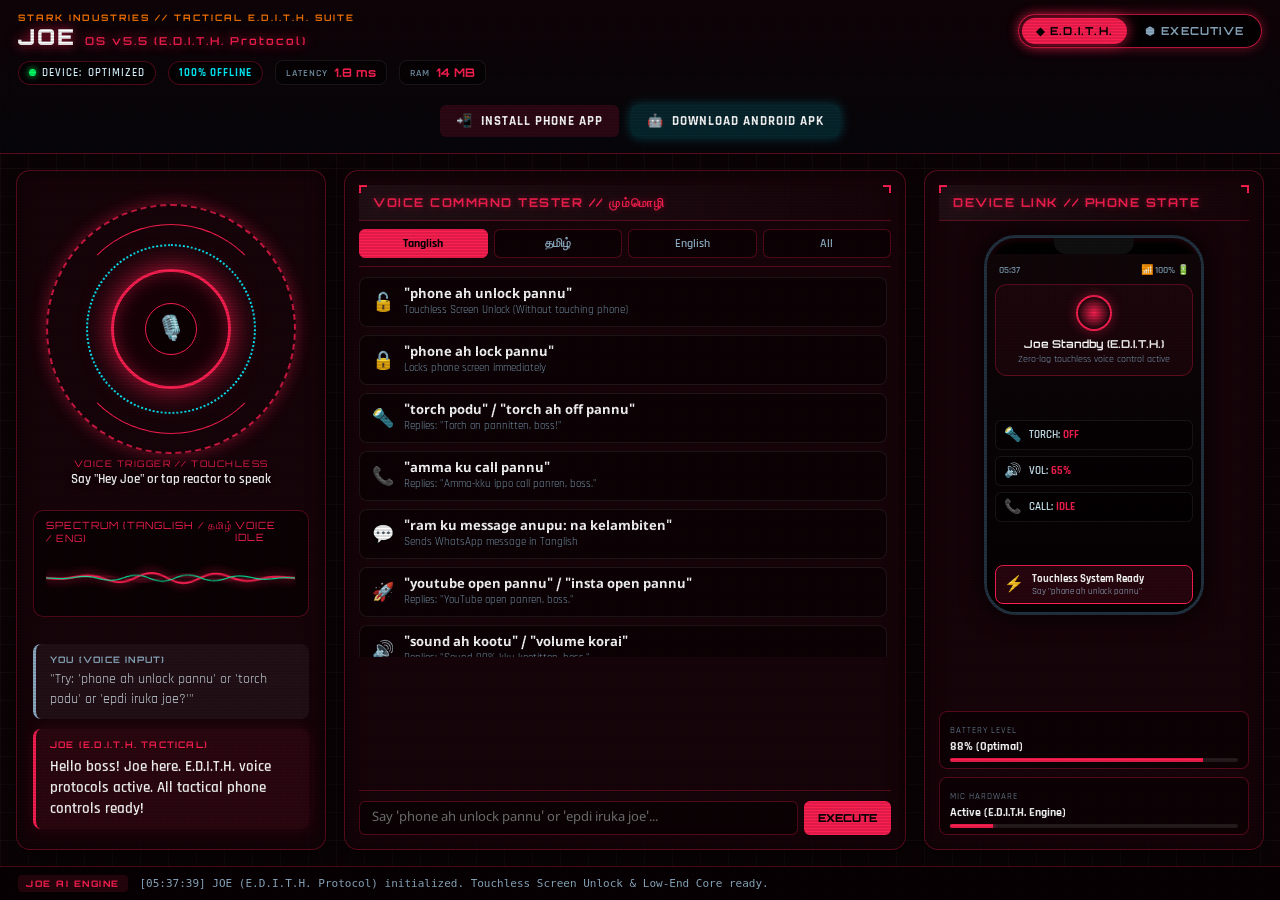
==== commit 82352474: "feat: convert into installable app with automated Android APK release and 1-click PWA installer" ====
--- a/index.html
+++ b/index.html
@@ -50,6 +50,16 @@
         <span class="val">14 MB</span>
       </div>
     </div>
+
+    <!-- App Installation & Direct APK Download -->
+    <div class="app-download-bar">
+      <button class="btn-app-action" id="btn-install-pwa" onclick="installPwaApp()">
+        <span>📲</span> INSTALL PHONE APP
+      </button>
+      <a class="btn-app-action apk-btn" id="btn-download-apk" href="https://github.com/ASHWINMARAN8/application/releases/download/v1.0.0/JOE-Tactical-AI-v1.0.0.apk" target="_blank" rel="noopener">
+        <span>🤖</span> DOWNLOAD ANDROID APK
+      </a>
+    </div>
   </header>
 
   <!-- Main HUD Body (Aligned for Phone & Desktop) -->
--- a/style.css
+++ b/style.css
@@ -1058,3 +1058,57 @@
   from { opacity: 0; transform: translateY(8px); }
   to { opacity: 1; transform: translateY(0); }
 }
+
+/* ==========================================================================
+   App Install & APK Download Banner
+   ========================================================================== */
+.app-download-bar {
+  display: flex;
+  align-items: center;
+  justify-content: center;
+  gap: 12px;
+  margin: 10px auto 4px auto;
+  max-width: 600px;
+  width: 95%;
+  flex-wrap: wrap;
+}
+
+.btn-app-action {
+  display: inline-flex;
+  align-items: center;
+  gap: 8px;
+  background: rgba(255, 32, 82, 0.15);
+  border: 1px solid var(--accent-color);
+  color: #fff;
+  font-family: 'Rajdhani', sans-serif;
+  font-weight: 700;
+  font-size: 13px;
+  letter-spacing: 1px;
+  text-transform: uppercase;
+  padding: 8px 16px;
+  border-radius: 6px;
+  cursor: pointer;
+  text-decoration: none;
+  transition: all 0.25s ease;
+  box-shadow: 0 0 12px var(--glow-color);
+}
+
+.btn-app-action:hover {
+  background: var(--accent-color);
+  color: #03080e;
+  transform: translateY(-1px);
+  box-shadow: 0 0 20px var(--accent-color);
+}
+
+.btn-app-action.apk-btn {
+  background: rgba(0, 229, 255, 0.15);
+  border-color: #00e5ff;
+  box-shadow: 0 0 12px rgba(0, 229, 255, 0.3);
+}
+
+.btn-app-action.apk-btn:hover {
+  background: #00e5ff;
+  color: #03080e;
+  box-shadow: 0 0 20px #00e5ff;
+}
+
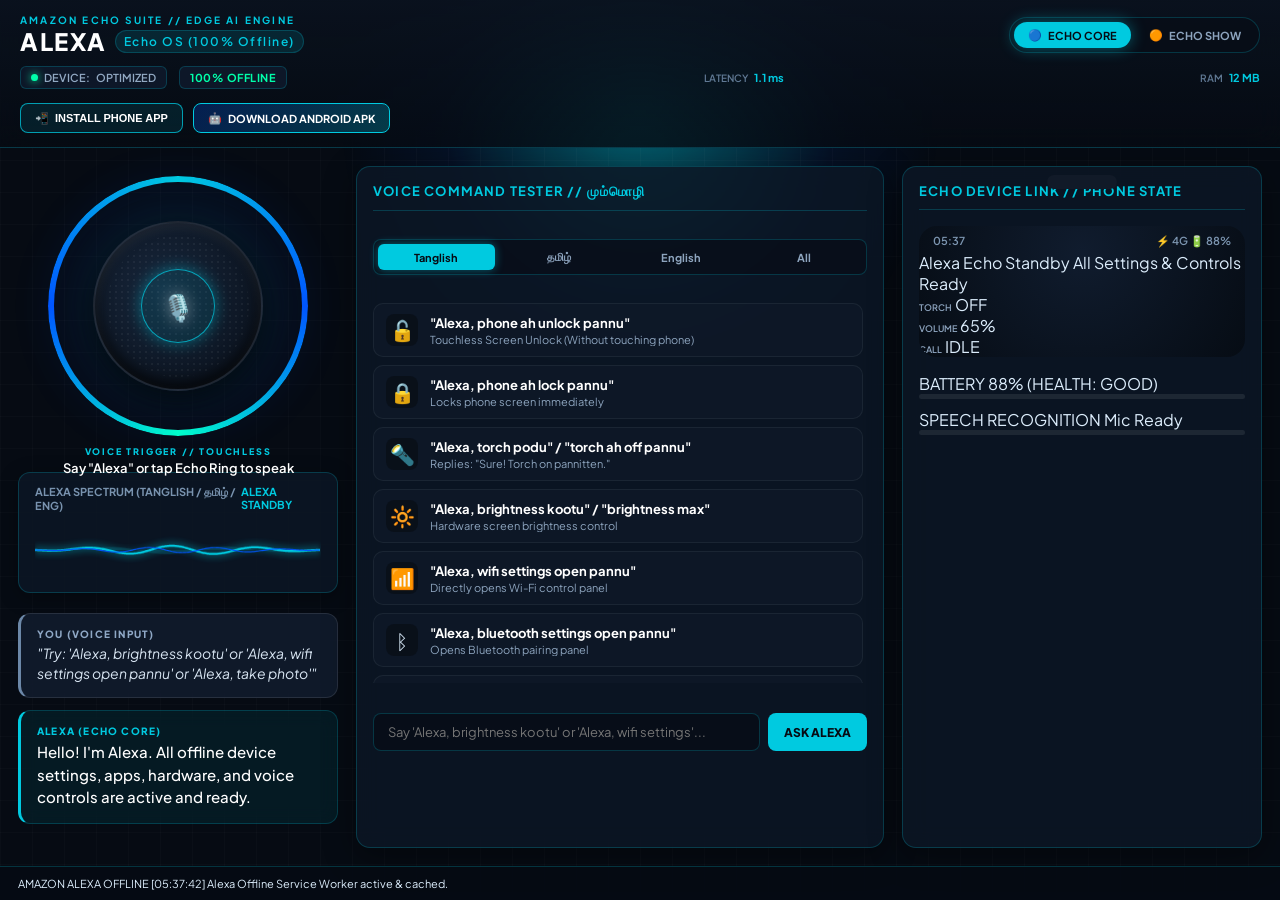
==== commit a19cda2a: "feat: complete Alexa Echo voice engine, Android service integration, and automated APK release workf" ====
--- a/index.html
+++ b/index.html
@@ -1,12 +1,16 @@
 <!DOCTYPE html>
 <html lang="en">
+
 <head>
   <meta charset="UTF-8">
-  <meta name="viewport" content="width=device-width, initial-scale=1.0, maximum-scale=1.0, user-scalable=no, viewport-fit=cover">
-  <title>JOE — Tactical Voice AI Assistant (E.D.I.T.H. Engine)</title>
+  <meta name="viewport"
+    content="width=device-width, initial-scale=1.0, maximum-scale=1.0, user-scalable=no, viewport-fit=cover">
+  <title>Alexa — Offline Voice AI Assistant (Echo Edition)</title>
   <link rel="preconnect" href="https://fonts.googleapis.com">
   <link rel="preconnect" href="https://fonts.gstatic.com" crossorigin>
-  <link href="https://fonts.googleapis.com/css2?family=Orbitron:wght@400;600;800;900&family=Rajdhani:wght@500;600;700&family=Noto+Sans+Tamil:wght@400;600;700&display=swap" rel="stylesheet">
+  <link
+    href="https://fonts.googleapis.com/css2?family=Plus+Jakarta+Sans:wght@400;500;600;700;800&family=Noto+Sans+Tamil:wght@400;600;700&display=swap"
+    rel="stylesheet">
   <link rel="manifest" href="manifest.json">
   <link rel="stylesheet" href="style.css">
   <script>
@@ -15,25 +19,26 @@
     }
   </script>
 </head>
-<body class="theme-joe-edith">
+
+<body class="theme-alexa-echo">
+  <div class="alexa-bg-aura"></div>
   <div class="hud-grid-overlay"></div>
-  <div class="hud-scanlines"></div>
 
   <!-- Top Header Telemetry -->
   <header class="hud-header">
     <div class="header-top-row">
       <div class="brand-title">
-        <span class="brand-sub">STARK INDUSTRIES // TACTICAL E.D.I.T.H. SUITE</span>
-        <h1 id="persona-title">JOE <span>OS v5.5 (E.D.I.T.H. Protocol)</span></h1>
-      </div>
-      
-      <!-- Central Switcher (JOE E.D.I.T.H. <-> JOE Executive) -->
+        <span class="brand-sub">AMAZON ECHO SUITE // EDGE AI ENGINE</span>
+        <h1 id="persona-title">ALEXA <span>Echo OS (100% Offline)</span></h1>
+      </div>
+
+      <!-- Central Switcher (Alexa Echo <-> Alexa Show) -->
       <div class="persona-switch-container">
-        <button class="switch-btn active" id="btn-joe-edith" onclick="switchPersona('joe_edith')">
-          <span class="icon">◆</span> E.D.I.T.H.
+        <button class="switch-btn active" id="btn-alexa-echo" onclick="switchPersona('alexa_echo')">
+          <span class="icon">🔵</span> ECHO CORE
         </button>
-        <button class="switch-btn" id="btn-joe-exec" onclick="switchPersona('joe_executive')">
-          <span class="icon">⬢</span> EXECUTIVE
+        <button class="switch-btn" id="btn-alexa-show" onclick="switchPersona('alexa_show')">
+          <span class="icon">🟠</span> ECHO SHOW
         </button>
       </div>
     </div>
@@ -43,11 +48,11 @@
       <div class="stat-pill"><span class="mode-tag">100% OFFLINE</span></div>
       <div class="telemetry-metric">
         <span class="lbl">LATENCY</span>
-        <span class="val" id="metric-latency">1.8 ms</span>
+        <span class="val" id="metric-latency">1.1 ms</span>
       </div>
       <div class="telemetry-metric">
         <span class="lbl">RAM</span>
-        <span class="val">14 MB</span>
+        <span class="val">12 MB</span>
       </div>
     </div>
 
@@ -56,46 +61,48 @@
       <button class="btn-app-action" id="btn-install-pwa" onclick="installPwaApp()">
         <span>📲</span> INSTALL PHONE APP
       </button>
-      <a class="btn-app-action apk-btn" id="btn-download-apk" href="https://github.com/ASHWINMARAN8/application/releases/download/v1.0.0/JOE-Tactical-AI-v1.0.0.apk" target="_blank" rel="noopener">
+      <a class="btn-app-action apk-btn" id="btn-download-apk"
+        href="https://github.com/ASHWINMARAN8/application/releases/download/v1.0.0/Alexa-Offline-AI-v1.0.0.apk"
+        target="_blank" rel="noopener">
         <span>🤖</span> DOWNLOAD ANDROID APK
       </a>
     </div>
   </header>
 
-  <!-- Main HUD Body (Aligned for Phone & Desktop) -->
+  <!-- Main Body (Aligned for Phone & Desktop) -->
   <main class="hud-main">
-    
-    <!-- Central Core: Arc Reactor & E.D.I.T.H. Voice Interaction (Prominent on Phone View) -->
+
+    <!-- Central Core: Iconic Amazon Echo Light Ring Interaction -->
     <section class="hud-col center-panel">
-      <div class="arc-container">
-        <!-- Holographic Rings -->
-        <div class="orbital-ring ring-outer"></div>
-        <div class="orbital-ring ring-mid"></div>
-        <div class="orbital-ring ring-inner"></div>
-        <div class="hud-ticks"></div>
-
-        <!-- Central Core Reactor -->
-        <div class="arc-core" id="arc-reactor" onclick="triggerMic()">
+      <div class="echo-container">
+        <!-- Echo Ambient Halo & Light Ring -->
+        <div class="echo-halo" id="echo-halo"></div>
+        <div class="echo-light-ring" id="echo-light-ring">
+          <div class="echo-ring-cyan"></div>
+          <div class="echo-ring-blue"></div>
+          <div class="echo-ring-glow"></div>
+        </div>
+
+        <!-- Central Echo Speaker Button -->
+        <div class="echo-core" id="echo-reactor" onclick="triggerMic()">
           <div class="core-glow"></div>
-          <div class="core-elements">
-            <div class="triangle"></div>
-            <div class="inner-circle">
-              <span class="core-icon" id="core-state-icon">🎙️</span>
-            </div>
+          <div class="echo-mesh"></div>
+          <div class="inner-circle">
+            <span class="echo-icon" id="core-state-icon">🎙️</span>
           </div>
         </div>
 
         <div class="wake-word-hint">
           <span class="tag">VOICE TRIGGER // TOUCHLESS</span>
-          <span class="wake-text" id="wake-prompt">Say "Hey Joe" or tap reactor to speak</span>
+          <span class="wake-text" id="wake-prompt">Say "Alexa" or tap Echo Ring to speak</span>
         </div>
       </div>
 
       <!-- Audio Frequency Spectrum Visualizer -->
       <div class="visualizer-wrapper">
         <div class="visualizer-label">
-          <span>SPECTRUM (TANGLISH / தமிழ் / ENG)</span>
-          <span id="speech-state">VOICE IDLE</span>
+          <span>ALEXA SPECTRUM (TANGLISH / தமிழ் / ENG)</span>
+          <span id="speech-state">ALEXA STANDBY</span>
         </div>
         <canvas id="waveform-canvas" width="600" height="70"></canvas>
       </div>
@@ -104,11 +111,11 @@
       <div class="dialogue-box">
         <div class="speech-bubble user-bubble" id="user-speech">
           <span class="speaker-tag">YOU (VOICE INPUT)</span>
-          <p id="user-transcript">"Try: 'phone ah unlock pannu' or 'torch podu' or 'epdi iruka joe?'"</p>
+          <p id="user-transcript">"Try: 'Alexa, brightness kootu' or 'Alexa, wifi settings open pannu' or 'Alexa, take photo'"</p>
         </div>
         <div class="speech-bubble ai-bubble" id="ai-speech">
-          <span class="speaker-tag" id="ai-tag">JOE (E.D.I.T.H. TACTICAL)</span>
-          <p id="ai-response">Hello boss! Joe here. E.D.I.T.H. voice protocols active. All tactical phone controls ready!</p>
+          <span class="speaker-tag" id="ai-tag">ALEXA (ECHO CORE)</span>
+          <p id="ai-response">Hello! I'm Alexa. All offline device settings, apps, hardware, and voice controls are active and ready.</p>
         </div>
       </div>
     </section>
@@ -129,243 +136,427 @@
       </div>
 
       <div class="commands-scroll-list" id="command-list">
-        
+
         <!-- Touchless Unlock & Lock -->
-        <div class="cmd-item" data-lang="tanglish" onclick="simulateVoice('phone ah unlock pannu')">
+        <div class="cmd-item" data-lang="tanglish" onclick="simulateVoice('Alexa, phone ah unlock pannu')">
           <div class="cmd-icon">🔓</div>
           <div class="cmd-info">
-            <span class="cmd-phrase">"phone ah unlock pannu"</span>
+            <span class="cmd-phrase">"Alexa, phone ah unlock pannu"</span>
             <span class="cmd-action">Touchless Screen Unlock (Without touching phone)</span>
           </div>
         </div>
 
-        <div class="cmd-item" data-lang="tanglish" onclick="simulateVoice('phone ah lock pannu')">
+        <div class="cmd-item" data-lang="tanglish" onclick="simulateVoice('Alexa, phone ah lock pannu')">
           <div class="cmd-icon">🔒</div>
           <div class="cmd-info">
-            <span class="cmd-phrase">"phone ah lock pannu"</span>
+            <span class="cmd-phrase">"Alexa, phone ah lock pannu"</span>
             <span class="cmd-action">Locks phone screen immediately</span>
           </div>
         </div>
 
         <!-- Tanglish Commands -->
-        <div class="cmd-item" data-lang="tanglish" onclick="simulateVoice('torch podu')">
+        <div class="cmd-item" data-lang="tanglish" onclick="simulateVoice('Alexa, torch podu')">
           <div class="cmd-icon">🔦</div>
           <div class="cmd-info">
-            <span class="cmd-phrase">"torch podu" / "torch ah off pannu"</span>
-            <span class="cmd-action">Replies: "Torch on pannitten, boss!"</span>
-          </div>
-        </div>
-
-        <div class="cmd-item" data-lang="tanglish" onclick="simulateVoice('amma ku call pannu')">
+            <span class="cmd-phrase">"Alexa, torch podu" / "torch ah off pannu"</span>
+            <span class="cmd-action">Replies: "Sure! Torch on pannitten."</span>
+          </div>
+        </div>
+
+        <div class="cmd-item" data-lang="tanglish" onclick="simulateVoice('Alexa, brightness kootu')">
+          <div class="cmd-icon">🔆</div>
+          <div class="cmd-info">
+            <span class="cmd-phrase">"Alexa, brightness kootu" / "brightness max"</span>
+            <span class="cmd-action">Hardware screen brightness control</span>
+          </div>
+        </div>
+
+        <div class="cmd-item" data-lang="tanglish" onclick="simulateVoice('Alexa, wifi settings open pannu')">
+          <div class="cmd-icon">📶</div>
+          <div class="cmd-info">
+            <span class="cmd-phrase">"Alexa, wifi settings open pannu"</span>
+            <span class="cmd-action">Directly opens Wi-Fi control panel</span>
+          </div>
+        </div>
+
+        <div class="cmd-item" data-lang="tanglish" onclick="simulateVoice('Alexa, bluetooth settings open pannu')">
+          <div class="cmd-icon">ᛒ</div>
+          <div class="cmd-info">
+            <span class="cmd-phrase">"Alexa, bluetooth settings open pannu"</span>
+            <span class="cmd-action">Opens Bluetooth pairing panel</span>
+          </div>
+        </div>
+
+        <div class="cmd-item" data-lang="tanglish" onclick="simulateVoice('Alexa, photo edu')">
+          <div class="cmd-icon">📸</div>
+          <div class="cmd-info">
+            <span class="cmd-phrase">"Alexa, photo edu" / "take photo"</span>
+            <span class="cmd-action">Opens Camera and triggers photo capture</span>
+          </div>
+        </div>
+
+        <div class="cmd-item" data-lang="tanglish" onclick="simulateVoice('Alexa, play music')">
+          <div class="cmd-icon">🎵</div>
+          <div class="cmd-info">
+            <span class="cmd-phrase">"Alexa, play music" / "song pause"</span>
+            <span class="cmd-action">Controls local media audio player</span>
+          </div>
+        </div>
+
+        <div class="cmd-item" data-lang="tanglish" onclick="simulateVoice('Alexa, quick settings kaatu')">
+          <div class="cmd-icon">🎛️</div>
+          <div class="cmd-info">
+            <span class="cmd-phrase">"Alexa, quick settings kaatu"</span>
+            <span class="cmd-action">Pulls down Quick Settings notification shade</span>
+          </div>
+        </div>
+
+        <div class="cmd-item" data-lang="tanglish" onclick="simulateVoice('Alexa, screenshot edu')">
+          <div class="cmd-icon">📱</div>
+          <div class="cmd-info">
+            <span class="cmd-phrase">"Alexa, screenshot edu"</span>
+            <span class="cmd-action">Captures screen via accessibility service</span>
+          </div>
+        </div>
+
+        <div class="cmd-item" data-lang="tanglish" onclick="simulateVoice('Alexa, amma ku call pannu')">
           <div class="cmd-icon">📞</div>
           <div class="cmd-info">
-            <span class="cmd-phrase">"amma ku call pannu"</span>
-            <span class="cmd-action">Replies: "Amma-kku ippo call panren, boss."</span>
-          </div>
-        </div>
-
-        <div class="cmd-item" data-lang="tanglish" onclick="simulateVoice('ram ku whatsapp message anupu: na kelambiten')">
+            <span class="cmd-phrase">"Alexa, amma ku call pannu"</span>
+            <span class="cmd-action">Replies: "Amma-kku ippo call panren."</span>
+          </div>
+        </div>
+
+        <div class="cmd-item" data-lang="tanglish"
+          onclick="simulateVoice('Alexa, ram ku whatsapp message anupu: na kelambiten')">
           <div class="cmd-icon">💬</div>
           <div class="cmd-info">
-            <span class="cmd-phrase">"ram ku message anupu: na kelambiten"</span>
+            <span class="cmd-phrase">"Alexa, ram ku message anupu: na kelambiten"</span>
             <span class="cmd-action">Sends WhatsApp message in Tanglish</span>
           </div>
         </div>
 
-        <div class="cmd-item" data-lang="tanglish" onclick="simulateVoice('youtube open pannu')">
+        <div class="cmd-item" data-lang="tanglish" onclick="simulateVoice('Alexa, youtube open pannu')">
           <div class="cmd-icon">🚀</div>
           <div class="cmd-info">
-            <span class="cmd-phrase">"youtube open pannu" / "insta open pannu"</span>
-            <span class="cmd-action">Replies: "YouTube open panren, boss."</span>
-          </div>
-        </div>
-
-        <div class="cmd-item" data-lang="tanglish" onclick="simulateVoice('sound ah kootu')">
+            <span class="cmd-phrase">"Alexa, youtube open pannu"</span>
+            <span class="cmd-action">Replies: "YouTube open panren."</span>
+          </div>
+        </div>
+
+        <div class="cmd-item" data-lang="tanglish" onclick="simulateVoice('Alexa, sound ah kootu')">
           <div class="cmd-icon">🔊</div>
           <div class="cmd-info">
-            <span class="cmd-phrase">"sound ah kootu" / "volume korai"</span>
-            <span class="cmd-action">Replies: "Sound 80% kku kootitten, boss."</span>
-          </div>
-        </div>
-
-        <div class="cmd-item" data-lang="tanglish" onclick="simulateVoice('battery evvalavu irukku?')">
+            <span class="cmd-phrase">"Alexa, sound ah kootu" / "volume korai"</span>
+            <span class="cmd-action">Replies: "Sound 80% kku kootitten."</span>
+          </div>
+        </div>
+
+        <div class="cmd-item" data-lang="tanglish" onclick="simulateVoice('Alexa, battery evvalavu irukku?')">
           <div class="cmd-icon">🔋</div>
           <div class="cmd-info">
-            <span class="cmd-phrase">"battery evvalavu irukku?"</span>
-            <span class="cmd-action">Replies: "Battery 88% irukku, boss!"</span>
-          </div>
-        </div>
-
-        <div class="cmd-item" data-lang="tanglish" onclick="simulateVoice('epdi iruka joe?')">
+            <span class="cmd-phrase">"Alexa, battery evvalavu irukku?"</span>
+            <span class="cmd-action">Replies: "Battery 88% irukku!"</span>
+          </div>
+        </div>
+
+        <div class="cmd-item" data-lang="tanglish" onclick="simulateVoice('Alexa, timer 5 minutes vai')">
+          <div class="cmd-icon">⏱️</div>
+          <div class="cmd-info">
+            <span class="cmd-phrase">"Alexa, timer 5 minutes vai"</span>
+            <span class="cmd-action">Sets 5-minute countdown timer</span>
+          </div>
+        </div>
+
+        <div class="cmd-item" data-lang="tanglish" onclick="simulateVoice('Alexa, epdi iruka?')">
           <div class="cmd-icon">🤝</div>
           <div class="cmd-info">
-            <span class="cmd-phrase">"epdi iruka joe?" / "epdi iruka boss?"</span>
-            <span class="cmd-action">Friendly human-like AI banter</span>
-          </div>
-        </div>
-
-        <div class="cmd-item" data-lang="tanglish" onclick="simulateVoice('joke sollu')">
+            <span class="cmd-phrase">"Alexa, epdi iruka?"</span>
+            <span class="cmd-action">Polite Alexa conversational banter</span>
+          </div>
+        </div>
+
+        <div class="cmd-item" data-lang="tanglish" onclick="simulateVoice('Alexa, joke sollu')">
           <div class="cmd-icon">😂</div>
           <div class="cmd-info">
-            <span class="cmd-phrase">"joke sollu"</span>
-            <span class="cmd-action">EDITH / Spider-Man funny AI joke</span>
+            <span class="cmd-phrase">"Alexa, joke sollu"</span>
+            <span class="cmd-action">Alexa smart assistant joke</span>
           </div>
         </div>
 
         <!-- Tamil Commands -->
-        <div class="cmd-item" data-lang="tamil" style="display:none;" onclick="simulateVoice('போனை அன்லாக் பண்ணு')">
+        <div class="cmd-item" data-lang="tamil" style="display:none;" onclick="simulateVoice('அலெக்சா, போனை அன்லாக் பண்ணு')">
           <div class="cmd-icon">🔓</div>
           <div class="cmd-info">
-            <span class="cmd-phrase">"போனை அன்லாக் பண்ணு"</span>
+            <span class="cmd-phrase">"அலெக்சா, போனை அன்லாக் பண்ணு"</span>
             <span class="cmd-action">Touchless screen unlock in Tamil</span>
           </div>
         </div>
 
-        <div class="cmd-item" data-lang="tamil" style="display:none;" onclick="simulateVoice('டார்ச் போடு')">
+        <div class="cmd-item" data-lang="tamil" style="display:none;" onclick="simulateVoice('அலெக்சா, டார்ச் போடு')">
           <div class="cmd-icon">🔦</div>
           <div class="cmd-info">
-            <span class="cmd-phrase">"டார்ச் போடு" / "டார்ச் ஆன் பண்ணு"</span>
+            <span class="cmd-phrase">"அலெக்சா, டார்ச் போடு"</span>
             <span class="cmd-action">Turns on Phone Flashlight</span>
           </div>
         </div>
 
-        <div class="cmd-item" data-lang="tamil" style="display:none;" onclick="simulateVoice('அம்மாவுக்கு கால் பண்ணு')">
+        <div class="cmd-item" data-lang="tamil" style="display:none;" onclick="simulateVoice('அலெக்சா, வெளிச்சம் கூட்டு')">
+          <div class="cmd-icon">🔆</div>
+          <div class="cmd-info">
+            <span class="cmd-phrase">"அலெக்சா, வெளிச்சம் கூட்டு"</span>
+            <span class="cmd-action">திரை வெளிச்சத்தை அதிகரிக்கும்</span>
+          </div>
+        </div>
+
+        <div class="cmd-item" data-lang="tamil" style="display:none;" onclick="simulateVoice('அலெக்சா, வைபை அமைப்புகளை திற')">
+          <div class="cmd-icon">📶</div>
+          <div class="cmd-info">
+            <span class="cmd-phrase">"அலெக்சா, வைபை அமைப்புகளை திற"</span>
+            <span class="cmd-action">வைஃபை செட்டிங்ஸ் திறக்கும்</span>
+          </div>
+        </div>
+
+        <div class="cmd-item" data-lang="tamil" style="display:none;" onclick="simulateVoice('அலெக்சா, படம் எடு')">
+          <div class="cmd-icon">📸</div>
+          <div class="cmd-info">
+            <span class="cmd-phrase">"அலெக்சா, படம் எடு"</span>
+            <span class="cmd-action">கேமராவில் புகைப்படம் எடுக்கும்</span>
+          </div>
+        </div>
+
+        <div class="cmd-item" data-lang="tamil" style="display:none;" onclick="simulateVoice('அலெக்சா, பாடல் இயக்கு')">
+          <div class="cmd-icon">🎵</div>
+          <div class="cmd-info">
+            <span class="cmd-phrase">"அலெக்சா, பாடல் இயக்கு"</span>
+            <span class="cmd-action">பாடலை பிளே செய்யும்</span>
+          </div>
+        </div>
+
+        <div class="cmd-item" data-lang="tamil" style="display:none;" onclick="simulateVoice('அலெக்சா, அம்மாவுக்கு கால் பண்ணு')">
           <div class="cmd-icon">📞</div>
           <div class="cmd-info">
-            <span class="cmd-phrase">"அம்மாவுக்கு கால் பண்ணு"</span>
+            <span class="cmd-phrase">"அலெக்சா, அம்மாவுக்கு கால் பண்ணு"</span>
             <span class="cmd-action">Direct call to Mom</span>
           </div>
         </div>
 
-        <div class="cmd-item" data-lang="tamil" style="display:none;" onclick="simulateVoice('நீ யாரு?')">
+        <div class="cmd-item" data-lang="tamil" style="display:none;" onclick="simulateVoice('அலெக்சா, நீ யாரு?')">
           <div class="cmd-icon">🤖</div>
           <div class="cmd-info">
-            <span class="cmd-phrase">"நீ யாரு?"</span>
-            <span class="cmd-action">ஜோ (Joe) அறிமுகம்</span>
+            <span class="cmd-phrase">"அலெக்சா, நீ யாரு?"</span>
+            <span class="cmd-action">அலெக்சா (Alexa) அறிமுகம்</span>
           </div>
         </div>
 
         <!-- English Commands -->
-        <div class="cmd-item" data-lang="english" style="display:none;" onclick="simulateVoice('Unlock phone')">
+        <div class="cmd-item" data-lang="english" style="display:none;" onclick="simulateVoice('Alexa, unlock phone')">
           <div class="cmd-icon">🔓</div>
           <div class="cmd-info">
-            <span class="cmd-phrase">"Unlock phone" / "Wake up and unlock"</span>
+            <span class="cmd-phrase">"Alexa, unlock phone"</span>
             <span class="cmd-action">Touchless Screen Unlock</span>
           </div>
         </div>
 
-        <div class="cmd-item" data-lang="english" style="display:none;" onclick="simulateVoice('Turn on flashlight')">
+        <div class="cmd-item" data-lang="english" style="display:none;" onclick="simulateVoice('Alexa, turn on flashlight')">
           <div class="cmd-icon">🔦</div>
           <div class="cmd-info">
-            <span class="cmd-phrase">"Turn on flashlight" / "Torch off"</span>
+            <span class="cmd-phrase">"Alexa, turn on flashlight"</span>
             <span class="cmd-action">Hardware camera torch toggle</span>
           </div>
         </div>
 
-        <div class="cmd-item" data-lang="english" style="display:none;" onclick="simulateVoice('Who are you?')">
+        <div class="cmd-item" data-lang="english" style="display:none;" onclick="simulateVoice('Alexa, increase brightness')">
+          <div class="cmd-icon">🔆</div>
+          <div class="cmd-info">
+            <span class="cmd-phrase">"Alexa, increase brightness" / "set brightness to 100%"</span>
+            <span class="cmd-action">Hardware display brightness control</span>
+          </div>
+        </div>
+
+        <div class="cmd-item" data-lang="english" style="display:none;" onclick="simulateVoice('Alexa, open wifi settings')">
+          <div class="cmd-icon">📶</div>
+          <div class="cmd-info">
+            <span class="cmd-phrase">"Alexa, open wifi settings"</span>
+            <span class="cmd-action">Directly opens device Wi-Fi settings</span>
+          </div>
+        </div>
+
+        <div class="cmd-item" data-lang="english" style="display:none;" onclick="simulateVoice('Alexa, open bluetooth settings')">
+          <div class="cmd-icon">ᛒ</div>
+          <div class="cmd-info">
+            <span class="cmd-phrase">"Alexa, open bluetooth settings"</span>
+            <span class="cmd-action">Opens Bluetooth pairing panel</span>
+          </div>
+        </div>
+
+        <div class="cmd-item" data-lang="english" style="display:none;" onclick="simulateVoice('Alexa, take a photo')">
+          <div class="cmd-icon">📸</div>
+          <div class="cmd-info">
+            <span class="cmd-phrase">"Alexa, take a photo"</span>
+            <span class="cmd-action">Captures picture with device camera</span>
+          </div>
+        </div>
+
+        <div class="cmd-item" data-lang="english" style="display:none;" onclick="simulateVoice('Alexa, play music')">
+          <div class="cmd-icon">🎵</div>
+          <div class="cmd-info">
+            <span class="cmd-phrase">"Alexa, play music" / "pause music"</span>
+            <span class="cmd-action">Controls device media playback</span>
+          </div>
+        </div>
+
+        <div class="cmd-item" data-lang="english" style="display:none;" onclick="simulateVoice('Alexa, open quick settings')">
+          <div class="cmd-icon">🎛️</div>
+          <div class="cmd-info">
+            <span class="cmd-phrase">"Alexa, open quick settings"</span>
+            <span class="cmd-action">Pulls down Quick Settings notification shade</span>
+          </div>
+        </div>
+
+        <div class="cmd-item" data-lang="english" style="display:none;" onclick="simulateVoice('Alexa, take screenshot')">
+          <div class="cmd-icon">📱</div>
+          <div class="cmd-info">
+            <span class="cmd-phrase">"Alexa, take screenshot"</span>
+            <span class="cmd-action">Captures phone screen touchlessly</span>
+          </div>
+        </div>
+
+        <div class="cmd-item" data-lang="english" style="display:none;" onclick="simulateVoice('Alexa, set a timer for 10 minutes')">
+          <div class="cmd-icon">⏱️</div>
+          <div class="cmd-info">
+            <span class="cmd-phrase">"Alexa, set timer for 10 minutes"</span>
+            <span class="cmd-action">Local offline countdown timer</span>
+          </div>
+        </div>
+
+        <div class="cmd-item" data-lang="english" style="display:none;" onclick="simulateVoice('Alexa, who are you?')">
           <div class="cmd-icon">✨</div>
           <div class="cmd-info">
-            <span class="cmd-phrase">"Who are you?"</span>
-            <span class="cmd-action">Joe tactical introduction</span>
+            <span class="cmd-phrase">"Alexa, who are you?"</span>
+            <span class="cmd-action">Alexa identity overview</span>
+          </div>
+        </div>
+
+        <div class="cmd-item" data-lang="english" style="display:none;" onclick="simulateVoice('Alexa, tell me a joke')">
+          <div class="cmd-icon">😂</div>
+          <div class="cmd-info">
+            <span class="cmd-phrase">"Alexa, tell me a joke"</span>
+            <span class="cmd-action">Authentic Alexa humor</span>
           </div>
         </div>
       </div>
 
       <!-- Live Voice Input Bar -->
       <div class="custom-input-box">
-        <input type="text" id="manual-text-input" placeholder="Say 'phone ah unlock pannu' or 'epdi iruka joe'..." onkeypress="handleKeypress(event)">
-        <button id="send-btn" onclick="submitManualText()">EXECUTE</button>
+        <input type="text" id="manual-text-input" placeholder="Say 'Alexa, brightness kootu' or 'Alexa, wifi settings'..."
+          onkeypress="handleKeypress(event)">
+        <button id="send-btn" onclick="submitManualText()">ASK ALEXA</button>
       </div>
     </section>
 
-    <!-- Tactical Phone State & Device Display -->
+    <!-- Phone State & Device Display -->
     <section class="hud-col left-panel">
       <div class="panel-header">
         <span class="corner-bracket top-left"></span>
         <span class="corner-bracket top-right"></span>
-        <h3>DEVICE LINK // PHONE STATE</h3>
-      </div>
-      
-      <!-- Virtual Phone Display Mockup -->
-      <div class="phone-mockup" id="phone-display">
-        <div class="phone-notch"></div>
-        <div class="phone-screen" id="phone-screen-content">
-          <!-- Flashlight Indicator Beam -->
-          <div class="flashlight-beam" id="flashlight-beam"></div>
-
-          <!-- Phone Lockscreen Overlay -->
-          <div class="phone-lock-overlay" id="phone-lock-overlay" style="display: none;">
-            <div class="lock-icon">🔒</div>
-            <div class="lock-time" id="lock-time">19:30</div>
-            <div class="lock-hint">PHONE LOCKED</div>
-            <div class="lock-sub">Say: "phone ah unlock pannu"</div>
-          </div>
-
-          <div class="phone-status-bar">
-            <span id="phone-clock">19:30</span>
-            <span class="icons">📶 100% 🔋</span>
-          </div>
-
-          <!-- Active App View -->
-          <div class="phone-app-view" id="phone-app-view">
-            <div class="home-widget">
-              <div class="ai-avatar-mini" id="mini-arc"></div>
-              <div class="widget-greeting" id="widget-greeting">Joe Standby (E.D.I.T.H.)</div>
-              <div class="widget-sub">Zero-lag touchless voice control active</div>
+        <h3>ECHO DEVICE LINK // PHONE STATE</h3>
+      </div>
+
+      <!-- Live Virtual Phone Mockup -->
+      <div class="phone-mockup-wrapper">
+        <div class="phone-frame">
+          <div class="phone-notch"></div>
+          <div class="phone-screen" id="phone-screen">
+
+            <!-- Flashlight Beam Effect Overlay -->
+            <div class="flashlight-beam" id="flashlight-beam"></div>
+
+            <!-- Lock Screen Overlay -->
+            <div class="phone-lock-overlay" id="phone-lock-overlay">
+              <div class="lock-icon">🔒</div>
+              <div class="lock-time" id="lock-time">12:00</div>
+              <div class="lock-label">PHONE LOCKED</div>
+              <div class="lock-hint">Say "Alexa, unlock phone" or "போனை அன்லாக் பண்ணு"</div>
             </div>
 
-            <div class="phone-indicators">
-              <div class="indicator-item" id="ind-torch">
-                <span class="ind-icon">🔦</span>
-                <span class="ind-label">TORCH: <b id="torch-val">OFF</b></span>
+            <!-- Virtual Phone Content -->
+            <div class="phone-status-bar">
+              <span class="clock" id="phone-clock">12:00</span>
+              <span class="indicators">⚡ 4G 🔋 88%</span>
+            </div>
+
+            <div class="phone-home-widget">
+              <div class="alexa-avatar-mini">
+                <div class="mini-ring"></div>
               </div>
-              <div class="indicator-item" id="ind-vol">
-                <span class="ind-icon">🔊</span>
-                <span class="ind-label">VOL: <b id="vol-val">65%</b></span>
-              </div>
-              <div class="indicator-item" id="ind-call">
-                <span class="ind-icon">📞</span>
-                <span class="ind-label">CALL: <b id="call-val">IDLE</b></span>
+              <div class="greeting-text">
+                <span class="mini-greet">Alexa Echo Standby</span>
+                <span class="mini-status">All Settings & Controls Ready</span>
               </div>
             </div>
 
-            <!-- In-Phone Action Notification Banner -->
-            <div class="action-card" id="action-card">
-              <div class="card-icon" id="action-card-icon">⚡</div>
-              <div class="card-body">
-                <div class="card-title" id="action-card-title">Touchless System Ready</div>
-                <div class="card-desc" id="action-card-desc">Say "phone ah unlock pannu"</div>
+            <div class="phone-state-indicators">
+              <div class="state-indicator-item">
+                <span class="ind-label">TORCH</span>
+                <span class="ind-val" id="torch-val">OFF</span>
+              </div>
+              <div class="state-indicator-item">
+                <span class="ind-label">VOLUME</span>
+                <span class="ind-val" id="vol-val">65%</span>
+              </div>
+              <div class="state-indicator-item">
+                <span class="ind-label">CALL</span>
+                <span class="ind-val" id="call-val">IDLE</span>
               </div>
             </div>
-          </div>
-        </div>
-      </div>
-
-      <!-- Quick Telemetry Stats -->
-      <div class="device-stats-grid">
-        <div class="stat-card">
-          <span class="stat-name">BATTERY LEVEL</span>
-          <span class="stat-data" id="stat-battery">88% (Optimal)</span>
-          <div class="progress-bar"><div class="fill" style="width: 88%;"></div></div>
-        </div>
-        <div class="stat-card">
-          <span class="stat-name">MIC HARDWARE</span>
-          <span class="stat-data" id="stat-audio-status">Active (E.D.I.T.H. Engine)</span>
-          <div class="progress-bar"><div class="fill glow" id="mic-fill" style="width: 15%;"></div></div>
+
+            <!-- Active Phone Action Notification Card -->
+            <div class="phone-action-card" id="action-card" style="display:none;">
+              <span class="card-icon" id="action-card-icon">⚡</span>
+              <div class="card-text">
+                <strong id="action-card-title">Action</strong>
+                <span id="action-card-desc">Description</span>
+              </div>
+            </div>
+
+            <!-- Virtual Home Bar Indicator -->
+            <div class="home-indicator"></div>
+          </div>
+        </div>
+      </div>
+
+      <!-- Quick Metrics -->
+      <div class="specs-panel">
+        <div class="stat-row">
+          <span>BATTERY</span>
+          <span>88% (HEALTH: GOOD)</span>
+        </div>
+        <div class="progress-bar">
+          <div class="progress-fill" style="width: 88%;"></div>
+        </div>
+
+        <div class="stat-row" style="margin-top: 10px;">
+          <span>SPEECH RECOGNITION</span>
+          <span id="stat-audio-status">Mic Ready</span>
+        </div>
+        <div class="progress-bar">
+          <div class="progress-fill" id="mic-fill" style="width: 25%;"></div>
         </div>
       </div>
     </section>
 
   </main>
 
-  <!-- Bottom Log Ticker -->
+  <!-- Bottom Global Log Stream -->
   <footer class="hud-footer">
-    <div class="footer-tag">JOE AI ENGINE</div>
-    <div class="log-ticker" id="log-ticker">
-      [00:00:01] JOE (E.D.I.T.H. Protocol) online at 14MB RAM. 100% offline. Touchless phone controls ready.
+    <div class="log-indicator">
+      <span class="tag">AMAZON ALEXA OFFLINE</span>
+      <span class="ticker" id="log-ticker">[SYSTEM] Alexa Core online. 100% offline edge processing ready.</span>
     </div>
   </footer>
 
   <script src="app.js"></script>
 </body>
+
 </html>
--- a/style.css
+++ b/style.css
@@ -1,49 +1,48 @@
 /* ==========================================================================
-   JOE // TACTICAL VOICE AI & PHONE ASSISTANT HOLOGRAPHIC HUD CSS
-   Engineered for Mobile-First & Phone View Alignment
-   Inspired by E.D.I.T.H. from Spider-Man: Far From Home
+   ALEXA // ECHO SMART VOICE AI & PHONE ASSISTANT (100% OFFLINE)
+   Amazon Echo Signature Aesthetic (Cyan & Electric Blue Glowing Light Ring)
+   Mobile-First & Phone View Alignment
    ========================================================================== */
 
 :root {
-  --font-hud: 'Orbitron', -apple-system, sans-serif;
-  --font-data: 'Rajdhani', sans-serif;
+  --font-alexa: 'Plus Jakarta Sans', -apple-system, BlinkMacSystemFont, sans-serif;
   --font-tamil: 'Noto Sans Tamil', sans-serif;
   
-  /* JOE E.D.I.T.H. Tactical Theme (Neon Red, Tactical Amber, Spider-Man HUD Cyan) */
-  --theme-primary: #ff2052;
-  --theme-secondary: #ff7700;
-  --theme-accent: #00f0ff;
-  --theme-glow: rgba(255, 32, 82, 0.45);
-  --theme-glow-strong: rgba(255, 32, 82, 0.85);
-  --theme-panel-bg: rgba(26, 6, 12, 0.78);
-  --theme-border: rgba(255, 32, 82, 0.3);
-  --theme-border-bright: rgba(255, 32, 82, 0.8);
-  --bg-dark: #0c0406;
-}
-
-body.theme-joe-edith {
-  --theme-primary: #ff2052;
-  --theme-secondary: #ff7700;
-  --theme-accent: #00f0ff;
-  --theme-glow: rgba(255, 32, 82, 0.45);
-  --theme-glow-strong: rgba(255, 32, 82, 0.85);
-  --theme-panel-bg: rgba(26, 6, 12, 0.82);
-  --theme-border: rgba(255, 32, 82, 0.3);
-  --theme-border-bright: rgba(255, 32, 82, 0.8);
-  --bg-dark: #0c0406;
-}
-
-body.theme-joe-exec {
-  /* JOE Executive Theme (Electric Cyan, Stark Blue, Gold) */
-  --theme-primary: #00f0ff;
-  --theme-secondary: #0077ff;
-  --theme-accent: #ffd700;
-  --theme-glow: rgba(0, 240, 255, 0.45);
-  --theme-glow-strong: rgba(0, 240, 255, 0.85);
-  --theme-panel-bg: rgba(6, 15, 26, 0.82);
-  --theme-border: rgba(0, 240, 255, 0.28);
-  --theme-border-bright: rgba(0, 240, 255, 0.75);
-  --bg-dark: #04080e;
+  /* Alexa Echo Signature Theme (Alexa Cyan, Electric Blue, Obsidian Navy) */
+  --theme-primary: #00cae0;
+  --theme-secondary: #0055ff;
+  --theme-accent: #00ffcc;
+  --theme-glow: rgba(0, 202, 224, 0.45);
+  --theme-glow-strong: rgba(0, 202, 224, 0.85);
+  --theme-panel-bg: rgba(13, 23, 38, 0.82);
+  --theme-border: rgba(0, 202, 224, 0.22);
+  --theme-border-bright: rgba(0, 202, 224, 0.75);
+  --bg-dark: #060b13;
+}
+
+body.theme-alexa-echo {
+  --theme-primary: #00cae0;
+  --theme-secondary: #0055ff;
+  --theme-accent: #00ffcc;
+  --theme-glow: rgba(0, 202, 224, 0.45);
+  --theme-glow-strong: rgba(0, 202, 224, 0.85);
+  --theme-panel-bg: rgba(13, 23, 38, 0.84);
+  --theme-border: rgba(0, 202, 224, 0.22);
+  --theme-border-bright: rgba(0, 202, 224, 0.75);
+  --bg-dark: #060b13;
+}
+
+body.theme-alexa-show {
+  /* Echo Show Theme (Alexa Amber / Gold & Indigo Smart Display) */
+  --theme-primary: #ff9900;
+  --theme-secondary: #00a8e8;
+  --theme-accent: #ffffff;
+  --theme-glow: rgba(255, 153, 0, 0.45);
+  --theme-glow-strong: rgba(255, 153, 0, 0.85);
+  --theme-panel-bg: rgba(18, 22, 32, 0.86);
+  --theme-border: rgba(255, 153, 0, 0.28);
+  --theme-border-bright: rgba(255, 153, 0, 0.75);
+  --bg-dark: #090c12;
 }
 
 * {
@@ -61,38 +60,42 @@
 
 body {
   background-color: var(--bg-dark);
-  color: #d8f4ff;
-  font-family: var(--font-data);
+  color: #dcedfc;
+  font-family: var(--font-alexa);
   display: flex;
   flex-direction: column;
   transition: background-color 0.4s ease, color 0.4s ease;
   user-select: none;
 }
 
-/* Background Grid & Scanlines */
+/* Ambient Alexa Background Halo */
+.alexa-bg-aura {
+  position: fixed;
+  top: -15%;
+  left: 50%;
+  transform: translateX(-50%);
+  width: 700px;
+  height: 500px;
+  background: radial-gradient(circle, var(--theme-glow) 0%, rgba(0, 85, 255, 0.08) 45%, transparent 70%);
+  pointer-events: none;
+  z-index: 0;
+  transition: background 0.6s ease;
+}
+
+/* Subtle modern grid overlay */
 .hud-grid-overlay {
   position: fixed;
   inset: 0;
   background-image: 
-    linear-gradient(to right, rgba(255, 255, 255, 0.03) 1px, transparent 1px),
-    linear-gradient(to bottom, rgba(255, 255, 255, 0.03) 1px, transparent 1px);
-  background-size: 28px 28px;
+    linear-gradient(to right, rgba(255, 255, 255, 0.02) 1px, transparent 1px),
+    linear-gradient(to bottom, rgba(255, 255, 255, 0.02) 1px, transparent 1px);
+  background-size: 32px 32px;
   pointer-events: none;
   z-index: 0;
 }
 
-.hud-scanlines {
-  position: fixed;
-  inset: 0;
-  background: linear-gradient(rgba(18, 16, 16, 0) 50%, rgba(0, 0, 0, 0.25) 50%), linear-gradient(90deg, rgba(255, 0, 0, 0.02), rgba(0, 255, 0, 0.01), rgba(0, 0, 255, 0.02));
-  background-size: 100% 3px, 6px 100%;
-  pointer-events: none;
-  z-index: 99;
-  opacity: 0.5;
-}
-
 /* ==========================================================================
-   Header Telemetry & Nav (Mobile Optimized)
+   Header Telemetry & Nav (Echo Style)
    ========================================================================== */
 .hud-header {
   position: relative;
@@ -100,10 +103,10 @@
   display: flex;
   flex-direction: column;
   gap: 10px;
-  padding: 12px 18px;
+  padding: 14px 20px;
   border-bottom: 1px solid var(--theme-border);
-  background: linear-gradient(180deg, rgba(16, 4, 8, 0.9) 0%, rgba(4, 8, 14, 0.6) 100%);
-  backdrop-filter: blur(12px);
+  background: linear-gradient(180deg, rgba(10, 18, 30, 0.95) 0%, rgba(6, 11, 19, 0.8) 100%);
+  backdrop-filter: blur(14px);
 }
 
 .header-top-row {
@@ -120,134 +123,167 @@
 }
 
 .brand-sub {
-  font-family: var(--font-hud);
-  font-size: 9px;
-  letter-spacing: 2px;
-  color: var(--theme-secondary);
-  font-weight: 700;
+  font-size: 10px;
+  letter-spacing: 2.2px;
+  color: var(--theme-primary);
+  font-weight: 700;
+  text-transform: uppercase;
 }
 
 .brand-title h1 {
-  font-family: var(--font-hud);
-  font-size: 22px;
-  font-weight: 900;
+  font-size: 24px;
+  font-weight: 800;
   color: #ffffff;
-  text-shadow: 0 0 12px var(--theme-glow-strong);
-  letter-spacing: 2px;
+  letter-spacing: 1.5px;
+  display: flex;
+  align-items: center;
+  gap: 8px;
 }
 
 .brand-title h1 span {
-  font-size: 11px;
+  font-size: 12px;
   color: var(--theme-primary);
   font-weight: 600;
+  background: rgba(0, 202, 224, 0.12);
+  padding: 3px 8px;
+  border-radius: 12px;
+  border: 1px solid var(--theme-border);
 }
 
 .persona-switch-container {
   display: flex;
-  background: rgba(0, 0, 0, 0.6);
-  border: 1px solid var(--theme-border-bright);
+  background: rgba(8, 14, 24, 0.85);
+  border: 1px solid var(--theme-border);
   border-radius: 30px;
-  padding: 3px;
+  padding: 4px;
   gap: 4px;
-  box-shadow: 0 0 12px var(--theme-glow);
 }
 
 .switch-btn {
   background: transparent;
   border: none;
-  color: #8faec5;
-  font-family: var(--font-hud);
+  color: #8da4be;
+  font-family: var(--font-alexa);
   font-size: 11px;
   font-weight: 700;
   padding: 6px 14px;
   border-radius: 20px;
   cursor: pointer;
+  display: flex;
+  align-items: center;
+  gap: 6px;
   transition: all 0.25s ease;
-  letter-spacing: 1.2px;
-  display: flex;
-  align-items: center;
-  gap: 5px;
-}
-
-.switch-btn:hover {
-  color: #fff;
 }
 
 .switch-btn.active {
   background: var(--theme-primary);
-  color: #000;
-  box-shadow: 0 0 14px var(--theme-glow-strong);
+  color: #060b13;
+  box-shadow: 0 0 16px var(--theme-glow);
 }
 
 .telemetry-bar {
   display: flex;
   align-items: center;
+  flex-wrap: wrap;
   gap: 12px;
-  flex-wrap: wrap;
+  font-size: 11px;
+  color: #92a9c3;
 }
 
 .stat-pill {
-  display: flex;
+  display: inline-flex;
   align-items: center;
   gap: 6px;
-  background: rgba(0, 0, 0, 0.5);
+  background: rgba(15, 27, 44, 0.85);
+  padding: 4px 10px;
+  border-radius: 6px;
   border: 1px solid var(--theme-border);
-  padding: 4px 10px;
-  border-radius: 16px;
-  font-size: 11px;
   font-weight: 600;
-  letter-spacing: 1px;
 }
 
 .pulse-dot {
   width: 7px;
   height: 7px;
   border-radius: 50%;
-  background-color: #00ff66;
-  box-shadow: 0 0 6px #00ff66;
-  animation: pulse 1.5s infinite;
+  background: #00ffaa;
+  box-shadow: 0 0 8px #00ffaa;
+  animation: pulseAnim 1.8s infinite;
+}
+
+@keyframes pulseAnim {
+  0%, 100% { opacity: 1; transform: scale(1); }
+  50% { opacity: 0.4; transform: scale(0.85); }
 }
 
 .mode-tag {
-  color: var(--theme-accent);
-  font-weight: 700;
+  color: #00ffaa;
+  font-weight: 700;
+  letter-spacing: 0.5px;
 }
 
 .telemetry-metric {
   display: flex;
-  align-items: center;
   gap: 6px;
-  background: rgba(0, 0, 0, 0.4);
-  padding: 4px 10px;
+  align-items: center;
+  margin-left: auto;
+}
+
+.telemetry-metric .lbl {
+  color: #607994;
+  font-size: 10px;
+  font-weight: 600;
+}
+
+.telemetry-metric .val {
+  color: var(--theme-primary);
+  font-weight: 700;
+}
+
+.app-download-bar {
+  display: flex;
+  gap: 10px;
+  flex-wrap: wrap;
+  padding-top: 4px;
+}
+
+.btn-app-action {
+  background: rgba(0, 202, 224, 0.1);
+  border: 1px solid var(--theme-border-bright);
+  color: #ffffff;
+  padding: 7px 14px;
   border-radius: 8px;
-  border: 1px solid rgba(255, 255, 255, 0.08);
-}
-
-.telemetry-metric .lbl {
-  font-size: 10px;
-  color: #7997ab;
-  font-weight: 600;
-  letter-spacing: 1px;
-}
-
-.telemetry-metric .val {
-  font-family: var(--font-hud);
-  font-size: 12px;
-  color: var(--theme-primary);
-  font-weight: 700;
+  font-size: 11px;
+  font-weight: 700;
+  cursor: pointer;
+  display: inline-flex;
+  align-items: center;
+  gap: 6px;
+  text-decoration: none;
+  transition: all 0.2s ease;
+}
+
+.btn-app-action:hover {
+  background: var(--theme-primary);
+  color: #060b13;
+  box-shadow: 0 0 14px var(--theme-glow);
+}
+
+.btn-app-action.apk-btn {
+  background: linear-gradient(135deg, rgba(0, 85, 255, 0.25), rgba(0, 202, 224, 0.25));
+  border-color: var(--theme-primary);
 }
 
 /* ==========================================================================
-   Main HUD Body (Mobile Phone View Layout)
+   Main Body Grid (Desktop 3-Column / Mobile Single Column)
    ========================================================================== */
 .hud-main {
   position: relative;
-  z-index: 5;
+  z-index: 1;
+  display: grid;
+  grid-template-columns: 320px 1fr 360px;
+  gap: 18px;
+  padding: 18px;
   flex: 1;
-  display: grid;
-  grid-template-columns: 310px 1fr 340px;
-  gap: 18px;
-  padding: 16px;
   max-width: 1600px;
   margin: 0 auto;
   width: 100%;
@@ -256,193 +292,233 @@
 .hud-col {
   display: flex;
   flex-direction: column;
+  gap: 16px;
+}
+
+/* Panels */
+.left-panel, .right-panel {
   background: var(--theme-panel-bg);
   border: 1px solid var(--theme-border);
   border-radius: 14px;
-  backdrop-filter: blur(16px);
-  position: relative;
-  overflow: hidden;
-  box-shadow: inset 0 0 20px rgba(0, 0, 0, 0.4), 0 8px 20px rgba(0,0,0,0.5);
-  transition: border-color 0.3s ease;
+  padding: 16px;
+  backdrop-filter: blur(12px);
+  box-shadow: 0 8px 32px rgba(0, 0, 0, 0.4);
 }
 
 .panel-header {
   position: relative;
-  padding: 10px 14px;
+  padding-bottom: 10px;
   border-bottom: 1px solid var(--theme-border);
-  background: linear-gradient(90deg, rgba(255, 255, 255, 0.05), transparent);
 }
 
 .panel-header h3 {
-  font-family: var(--font-hud);
-  font-size: 12px;
-  letter-spacing: 1.5px;
+  font-size: 13px;
+  letter-spacing: 1.2px;
+  font-weight: 700;
   color: var(--theme-primary);
-  text-shadow: 0 0 6px var(--theme-glow);
-}
-
-.corner-bracket {
-  position: absolute;
-  width: 8px;
-  height: 8px;
-  border-color: var(--theme-primary);
-  border-style: solid;
-}
-.corner-bracket.top-left { top: 0; left: 0; border-width: 2px 0 0 2px; }
-.corner-bracket.top-right { top: 0; right: 0; border-width: 2px 2px 0 0; }
+  text-transform: uppercase;
+}
 
 /* ==========================================================================
-   Center Panel: Arc Core & Dialogue (Prominent in Phone View)
+   Center Panel: Iconic Amazon Echo Light Ring
    ========================================================================== */
 .center-panel {
   display: flex;
   flex-direction: column;
   align-items: center;
-  justify-content: space-between;
-  padding: 20px 16px;
-  gap: 16px;
-}
-
-.arc-container {
+  justify-content: flex-start;
+  gap: 20px;
+}
+
+.echo-container {
   position: relative;
   width: 260px;
   height: 260px;
   display: flex;
   align-items: center;
   justify-content: center;
-  margin: 8px auto 24px;
-}
-
-.orbital-ring {
+  margin-top: 10px;
+}
+
+.echo-halo {
   position: absolute;
+  inset: -20px;
   border-radius: 50%;
+  background: radial-gradient(circle, var(--theme-glow) 0%, rgba(0, 85, 255, 0.1) 50%, transparent 75%);
+  opacity: 0.6;
+  filter: blur(15px);
+  transition: all 0.4s ease;
   pointer-events: none;
 }
 
-.ring-outer {
-  width: 250px;
-  height: 250px;
-  border: 2px dashed var(--theme-border-bright);
-  animation: rotateClockwise 30s linear infinite;
-  box-shadow: 0 0 16px var(--theme-glow);
-}
-
-.ring-mid {
-  width: 210px;
-  height: 210px;
-  border: 1px solid var(--theme-primary);
-  border-left-color: transparent;
-  border-right-color: transparent;
-  animation: rotateCounter 18s linear infinite;
-}
-
-.ring-inner {
+/* Iconic Alexa Glowing Circular Light Ring */
+.echo-light-ring {
+  position: absolute;
+  inset: 0;
+  border-radius: 50%;
+  padding: 6px;
+  background: conic-gradient(
+    from 0deg,
+    #00cae0,
+    #0055ff,
+    #00ffcc,
+    #0055ff,
+    #00cae0
+  );
+  -webkit-mask: linear-gradient(#fff 0 0) content-box, linear-gradient(#fff 0 0);
+  -webkit-mask-composite: xor;
+  mask-composite: exclude;
+  animation: echoRingRotate 8s linear infinite;
+  box-shadow: 0 0 24px var(--theme-glow);
+  transition: all 0.3s ease;
+}
+
+@keyframes echoRingRotate {
+  0% { transform: rotate(0deg); }
+  100% { transform: rotate(360deg); }
+}
+
+/* Echo Ring Reactivity States */
+.echo-core.listening ~ .echo-light-ring,
+.echo-light-ring.listening {
+  animation: echoRingListen 2s ease-in-out infinite;
+  box-shadow: 0 0 45px var(--theme-glow-strong), 0 0 90px rgba(0, 85, 255, 0.6);
+  padding: 8px;
+}
+
+@keyframes echoRingListen {
+  0%, 100% { transform: rotate(0deg) scale(1.02); filter: brightness(1.2); }
+  50% { transform: rotate(180deg) scale(1.06); filter: brightness(1.6); }
+}
+
+.echo-core.speaking ~ .echo-light-ring,
+.echo-light-ring.speaking {
+  animation: echoRingSpeak 1.5s ease-in-out infinite alternate;
+  box-shadow: 0 0 35px var(--theme-glow), 0 0 70px var(--theme-primary);
+}
+
+@keyframes echoRingSpeak {
+  0% { transform: rotate(0deg) scale(1); filter: brightness(1); }
+  100% { transform: rotate(240deg) scale(1.04); filter: brightness(1.4); }
+}
+
+/* Central Echo Core (Matte Speaker Fabric Button) */
+.echo-core {
+  position: relative;
   width: 170px;
   height: 170px;
-  border: 2px dotted var(--theme-accent);
-  animation: rotateClockwise 12s linear infinite;
-}
-
-.arc-core {
-  position: relative;
-  width: 120px;
-  height: 120px;
   border-radius: 50%;
-  background: radial-gradient(circle, #24020a 0%, #080002 100%);
-  border: 3px solid var(--theme-primary);
-  box-shadow: 0 0 30px var(--theme-glow-strong), inset 0 0 20px var(--theme-glow);
+  background: radial-gradient(circle at 40% 40%, #17263b 0%, #0a111c 85%, #05090f 100%);
+  border: 2px solid rgba(255, 255, 255, 0.08);
+  box-shadow: 
+    inset 0 4px 12px rgba(255, 255, 255, 0.08),
+    inset 0 -6px 16px rgba(0, 0, 0, 0.8),
+    0 10px 30px rgba(0, 0, 0, 0.6);
   display: flex;
   align-items: center;
   justify-content: center;
   cursor: pointer;
-  z-index: 10;
-  transition: transform 0.2s cubic-bezier(0.175, 0.885, 0.32, 1.275);
-}
-
-.arc-core:hover {
-  transform: scale(1.06);
-}
-
-.arc-core:active {
-  transform: scale(0.95);
-}
-
-.arc-core.listening {
-  border-color: #00ffaa;
-  box-shadow: 0 0 45px rgba(0, 255, 170, 0.9), inset 0 0 25px rgba(0, 255, 170, 0.6);
-  animation: corePulse 0.8s infinite alternate;
-}
-
-.arc-core.speaking {
-  border-color: var(--theme-accent);
-  box-shadow: 0 0 40px var(--theme-accent);
-}
-
-.core-elements {
+  transition: transform 0.2s cubic-bezier(0.34, 1.56, 0.64, 1), box-shadow 0.25s ease;
+  z-index: 2;
+}
+
+.echo-core:hover {
+  transform: scale(1.03);
+}
+
+.echo-core:active {
+  transform: scale(0.97);
+}
+
+.echo-core.listening {
+  background: radial-gradient(circle at 50% 50%, #0d2847 0%, #071526 80%, #030b14 100%);
+}
+
+.echo-mesh {
+  position: absolute;
+  inset: 12px;
+  border-radius: 50%;
+  background-image: radial-gradient(rgba(255, 255, 255, 0.05) 1px, transparent 1px);
+  background-size: 6px 6px;
+  pointer-events: none;
+}
+
+.inner-circle {
+  position: relative;
+  width: 74px;
+  height: 74px;
+  border-radius: 50%;
+  background: rgba(0, 202, 224, 0.1);
+  border: 1.5px solid var(--theme-border-bright);
   display: flex;
   align-items: center;
   justify-content: center;
-  width: 100%;
-  height: 100%;
-}
-
-.inner-circle {
-  width: 52px;
-  height: 52px;
-  border-radius: 50%;
-  background: rgba(0, 0, 0, 0.6);
-  border: 1px solid var(--theme-primary);
-  display: flex;
-  align-items: center;
-  justify-content: center;
-}
-
-.core-icon {
-  font-size: 24px;
+  box-shadow: 0 0 16px var(--theme-glow);
+  transition: all 0.3s ease;
+}
+
+.echo-core.listening .inner-circle {
+  background: var(--theme-primary);
+  box-shadow: 0 0 28px var(--theme-glow-strong);
+}
+
+.echo-icon {
+  font-size: 26px;
+  filter: drop-shadow(0 0 8px rgba(255, 255, 255, 0.4));
+}
+
+.echo-core.listening .echo-icon {
+  filter: brightness(1.2);
 }
 
 .wake-word-hint {
   position: absolute;
-  bottom: -28px;
-  display: flex;
-  flex-direction: column;
-  align-items: center;
+  bottom: -40px;
+  display: flex;
+  flex-direction: column;
+  align-items: center;
+  gap: 3px;
   text-align: center;
-  width: 100%;
 }
 
 .wake-word-hint .tag {
-  font-family: var(--font-hud);
   font-size: 9px;
+  font-weight: 800;
+  letter-spacing: 1.8px;
   color: var(--theme-primary);
-  letter-spacing: 1.5px;
-  margin-bottom: 2px;
+  text-transform: uppercase;
 }
 
 .wake-word-hint .wake-text {
   font-size: 13px;
+  font-weight: 600;
   color: #ffffff;
-  font-weight: 600;
-  text-shadow: 0 0 6px rgba(0,0,0,0.8);
-}
-
-/* Audio Visualizer */
+}
+
+/* ==========================================================================
+   Visualizer Canvas & Spectrum
+   ========================================================================== */
 .visualizer-wrapper {
   width: 100%;
-  background: rgba(0, 0, 0, 0.5);
+  background: var(--theme-panel-bg);
   border: 1px solid var(--theme-border);
-  border-radius: 10px;
-  padding: 8px 12px;
+  border-radius: 12px;
+  padding: 12px 16px;
+  box-shadow: 0 4px 20px rgba(0, 0, 0, 0.3);
+  margin-top: 16px;
 }
 
 .visualizer-label {
   display: flex;
   justify-content: space-between;
-  font-size: 10px;
-  font-family: var(--font-hud);
+  font-size: 11px;
+  font-weight: 700;
+  color: #7993af;
+  margin-bottom: 8px;
+}
+
+#speech-state {
   color: var(--theme-primary);
-  letter-spacing: 1px;
-  margin-bottom: 4px;
 }
 
 #waveform-canvas {
@@ -451,107 +527,111 @@
   display: block;
 }
 
-/* Dialogue Box */
+/* ==========================================================================
+   Dialogue Speech Bubbles
+   ========================================================================== */
 .dialogue-box {
   width: 100%;
   display: flex;
   flex-direction: column;
-  gap: 10px;
+  gap: 12px;
 }
 
 .speech-bubble {
-  padding: 10px 14px;
-  border-radius: 8px;
+  border-radius: 12px;
+  padding: 14px 16px;
+  backdrop-filter: blur(10px);
+}
+
+.speaker-tag {
+  font-size: 10px;
+  font-weight: 800;
+  letter-spacing: 1.2px;
+  display: block;
+  margin-bottom: 4px;
+}
+
+.user-bubble {
+  background: rgba(18, 29, 46, 0.85);
+  border: 1px solid rgba(255, 255, 255, 0.1);
+  border-left: 3px solid #6c88a8;
+}
+
+.user-bubble .speaker-tag {
+  color: #8fa8c6;
+}
+
+.user-bubble p {
+  color: #d8e5f2;
   font-size: 14px;
   line-height: 1.4;
-  position: relative;
-}
-
-.speaker-tag {
-  display: block;
-  font-family: var(--font-hud);
-  font-size: 9px;
-  letter-spacing: 1.2px;
-  font-weight: 700;
-  margin-bottom: 4px;
-}
-
-.user-bubble {
-  background: rgba(255, 255, 255, 0.05);
-  border-left: 3px solid #8faec5;
-  color: #cfdbe3;
-}
-
-.user-bubble .speaker-tag {
-  color: #8faec5;
+  font-style: italic;
 }
 
 .ai-bubble {
-  background: rgba(255, 32, 82, 0.09);
+  background: rgba(0, 202, 224, 0.08);
+  border: 1px solid var(--theme-border);
   border-left: 3px solid var(--theme-primary);
-  box-shadow: 0 0 15px rgba(255, 32, 82, 0.12);
-  color: #ffffff;
-  font-family: var(--font-data), var(--font-tamil);
-  font-size: 15px;
-  font-weight: 600;
 }
 
 .ai-bubble .speaker-tag {
   color: var(--theme-primary);
 }
 
+.ai-bubble p {
+  color: #ffffff;
+  font-size: 15px;
+  line-height: 1.5;
+  font-weight: 500;
+}
+
 /* ==========================================================================
-   Right Panel: Command Matrix & Quick Action Tester
+   Right Panel: Voice Command Matrix & Live Input
    ========================================================================== */
-.right-panel {
-  padding: 14px;
-  display: flex;
-  flex-direction: column;
-}
-
 .tab-selectors {
   display: flex;
   gap: 6px;
-  padding: 8px 0;
-  border-bottom: 1px solid var(--theme-border);
+  margin-top: 12px;
+  margin-bottom: 12px;
+  background: rgba(8, 14, 24, 0.7);
+  padding: 4px;
+  border-radius: 8px;
+  border: 1px solid var(--theme-border);
 }
 
 .cmd-tab {
   flex: 1;
-  background: rgba(0, 0, 0, 0.4);
-  border: 1px solid var(--theme-border);
-  color: #8faec5;
-  font-size: 12px;
-  font-family: var(--font-data);
-  font-weight: 600;
-  padding: 6px 4px;
+  background: transparent;
+  border: none;
+  color: #8da4be;
+  font-family: var(--font-alexa);
+  font-size: 11px;
+  font-weight: 700;
+  padding: 6px 0;
   border-radius: 6px;
   cursor: pointer;
   transition: all 0.2s ease;
-  text-align: center;
-}
-
-.cmd-tab.active, .cmd-tab:hover {
+}
+
+.cmd-tab.active {
   background: var(--theme-primary);
-  color: #000;
-  border-color: var(--theme-primary);
-  font-weight: 700;
+  color: #060b13;
+  box-shadow: 0 0 10px var(--theme-glow);
 }
 
 .commands-scroll-list {
-  flex: 1;
+  display: flex;
+  flex-direction: column;
+  gap: 8px;
+  max-height: 380px;
   overflow-y: auto;
-  display: flex;
-  flex-direction: column;
-  gap: 8px;
-  margin: 10px 0;
-  max-height: 380px;
   padding-right: 4px;
 }
 
 .commands-scroll-list::-webkit-scrollbar {
-  width: 4px;
-}
+  width: 5px;
+}
+
 .commands-scroll-list::-webkit-scrollbar-thumb {
   background: var(--theme-border);
   border-radius: 4px;
@@ -560,111 +640,132 @@
 .cmd-item {
   display: flex;
   align-items: center;
-  gap: 10px;
-  background: rgba(0, 0, 0, 0.4);
-  border: 1px solid rgba(255, 255, 255, 0.08);
-  border-radius: 8px;
-  padding: 9px 12px;
+  gap: 12px;
+  background: rgba(16, 27, 43, 0.6);
+  border: 1px solid rgba(255, 255, 255, 0.06);
+  border-radius: 10px;
+  padding: 10px 12px;
   cursor: pointer;
   transition: all 0.2s ease;
 }
 
-.cmd-item:hover, .cmd-item:active {
-  background: rgba(255, 32, 82, 0.14);
-  border-color: var(--theme-primary);
+.cmd-item:hover {
+  background: rgba(0, 202, 224, 0.12);
+  border-color: var(--theme-border-bright);
   transform: translateX(3px);
 }
 
 .cmd-icon {
-  font-size: 18px;
-  flex-shrink: 0;
+  font-size: 20px;
+  width: 32px;
+  height: 32px;
+  display: flex;
+  align-items: center;
+  justify-content: center;
+  background: rgba(0, 0, 0, 0.3);
+  border-radius: 8px;
 }
 
 .cmd-info {
   display: flex;
   flex-direction: column;
+  gap: 2px;
+  overflow: hidden;
 }
 
 .cmd-phrase {
-  font-family: var(--font-tamil), var(--font-data);
   font-size: 13px;
   font-weight: 700;
   color: #ffffff;
+  white-space: nowrap;
+  overflow: hidden;
+  text-overflow: ellipsis;
 }
 
 .cmd-action {
   font-size: 11px;
-  color: #7997ab;
+  color: #8da4be;
 }
 
 .custom-input-box {
   display: flex;
-  gap: 6px;
-  margin-top: auto;
-  padding-top: 10px;
-  border-top: 1px solid var(--theme-border);
+  gap: 8px;
+  margin-top: 14px;
 }
 
 .custom-input-box input {
   flex: 1;
-  background: rgba(0, 0, 0, 0.5);
+  background: rgba(8, 14, 24, 0.85);
   border: 1px solid var(--theme-border);
-  border-radius: 6px;
-  padding: 8px 12px;
+  border-radius: 8px;
+  padding: 10px 14px;
   color: #ffffff;
-  font-family: var(--font-tamil), var(--font-data);
+  font-family: var(--font-alexa);
   font-size: 13px;
   outline: none;
 }
 
 .custom-input-box input:focus {
   border-color: var(--theme-primary);
-  box-shadow: 0 0 10px var(--theme-glow);
+  box-shadow: 0 0 12px var(--theme-glow);
 }
 
 .custom-input-box button {
   background: var(--theme-primary);
-  color: #000;
+  color: #060b13;
   border: none;
-  border-radius: 6px;
-  padding: 8px 14px;
-  font-family: var(--font-hud);
-  font-size: 11px;
+  border-radius: 8px;
+  padding: 0 16px;
+  font-family: var(--font-alexa);
+  font-size: 12px;
   font-weight: 800;
   cursor: pointer;
-  transition: all 0.2s;
-  flex-shrink: 0;
+  transition: all 0.2s ease;
+}
+
+.custom-input-box button:hover {
+  filter: brightness(1.15);
+  box-shadow: 0 0 14px var(--theme-glow);
 }
 
 /* ==========================================================================
-   Left Panel: Virtual Phone Display Mockup
+   Left Panel: Virtual Phone & Echo Device Link
    ========================================================================== */
-.left-panel {
-  padding: 14px;
-  gap: 14px;
-}
-
 .phone-mockup {
   position: relative;
-  width: 220px;
-  height: 380px;
+  width: 100%;
+  aspect-ratio: 9/16;
+  max-height: 380px;
+  background: #03060a;
+  border: 3px solid #1a2a40;
+  border-radius: 28px;
+  padding: 12px;
+  box-shadow: 0 12px 36px rgba(0, 0, 0, 0.7);
+  overflow: hidden;
   margin: 0 auto;
-  background: #000000;
-  border-radius: 32px;
-  border: 3px solid #233342;
-  box-shadow: 0 0 25px rgba(0, 0, 0, 0.8), inset 0 0 10px rgba(255, 32, 82, 0.2);
-  display: flex;
-  flex-direction: column;
+}
+
+.phone-notch {
+  position: absolute;
+  top: 8px;
+  left: 50%;
+  transform: translateX(-50%);
+  width: 70px;
+  height: 14px;
+  background: #111a28;
+  border-radius: 10px;
+  z-index: 10;
+}
+
+.phone-screen {
+  position: relative;
+  width: 100%;
+  height: 100%;
+  background: radial-gradient(circle at 50% 20%, #101c2e 0%, #060c14 100%);
+  border-radius: 18px;
   overflow: hidden;
-}
-
-.phone-notch {
-  width: 80px;
-  height: 16px;
-  background: #111;
-  border-radius: 0 0 12px 12px;
-  margin: 0 auto;
-  z-index: 20;
+  display: flex;
+  flex-direction: column;
 }
 
 .flashlight-beam {
@@ -672,128 +773,115 @@
   top: 0;
   left: 0;
   right: 0;
-  bottom: 0;
-  background: radial-gradient(circle at 50% 10%, rgba(255, 255, 240, 0.95) 0%, rgba(255, 250, 180, 0.4) 40%, transparent 75%);
-  z-index: 15;
+  height: 100%;
+  background: radial-gradient(circle at 50% 0%, rgba(255, 255, 255, 0.85) 0%, rgba(0, 202, 224, 0.3) 40%, transparent 70%);
   opacity: 0;
   pointer-events: none;
   transition: opacity 0.3s ease;
+  z-index: 5;
 }
 
 .flashlight-beam.active {
   opacity: 1;
 }
 
-.phone-screen {
-  flex: 1;
-  position: relative;
-  background: linear-gradient(180deg, #100609 0%, #030102 100%);
-  display: flex;
-  flex-direction: column;
-  padding: 8px;
+.phone-status-bar {
+  display: flex;
+  justify-content: space-between;
+  padding: 8px 14px 4px;
+  font-size: 11px;
+  color: #7d96b1;
+  font-weight: 600;
+  z-index: 6;
 }
 
 .phone-lock-overlay {
   position: absolute;
   inset: 0;
-  background: rgba(0, 0, 0, 0.92);
-  z-index: 25;
+  background: rgba(4, 8, 14, 0.94);
+  backdrop-filter: blur(8px);
+  z-index: 8;
   display: flex;
   flex-direction: column;
   align-items: center;
   justify-content: center;
-  gap: 8px;
-  backdrop-filter: blur(8px);
+  gap: 10px;
 }
 
 .lock-icon {
-  font-size: 28px;
-  filter: drop-shadow(0 0 8px var(--theme-primary));
+  font-size: 32px;
 }
 
 .lock-time {
-  font-family: var(--font-hud);
-  font-size: 26px;
-  font-weight: 700;
-  color: #fff;
+  font-size: 36px;
+  font-weight: 800;
+  color: #ffffff;
 }
 
 .lock-hint {
   font-size: 11px;
-  letter-spacing: 2px;
-  color: var(--theme-primary);
-  font-weight: 700;
+  letter-spacing: 1.5px;
+  color: #ff3b69;
+  font-weight: 800;
 }
 
 .lock-sub {
-  font-size: 10px;
-  color: #7997ab;
-}
-
-.phone-status-bar {
-  display: flex;
-  justify-content: space-between;
-  font-size: 10px;
-  color: #7997ab;
-  padding: 2px 4px;
-  font-weight: 600;
+  font-size: 11px;
+  color: #8da4be;
 }
 
 .phone-app-view {
   flex: 1;
-  display: flex;
-  flex-direction: column;
-  justify-content: space-between;
-  padding-top: 6px;
+  padding: 10px;
+  display: flex;
+  flex-direction: column;
+  gap: 12px;
+  z-index: 4;
 }
 
 .home-widget {
-  background: rgba(255, 32, 82, 0.06);
+  background: rgba(16, 28, 45, 0.8);
   border: 1px solid var(--theme-border);
   border-radius: 12px;
-  padding: 10px;
+  padding: 12px;
   text-align: center;
-  position: relative;
 }
 
 .ai-avatar-mini {
-  width: 36px;
-  height: 36px;
+  width: 32px;
+  height: 32px;
+  border-radius: 50%;
+  background: conic-gradient(#00cae0, #0055ff, #00cae0);
   margin: 0 auto 6px;
-  border-radius: 50%;
-  border: 2px solid var(--theme-primary);
-  box-shadow: 0 0 12px var(--theme-glow);
-  background: radial-gradient(circle, var(--theme-primary) 0%, transparent 70%);
-  animation: pulseMini 2s infinite alternate;
+  box-shadow: 0 0 10px var(--theme-glow);
 }
 
 .widget-greeting {
-  font-family: var(--font-hud);
-  font-size: 11px;
-  font-weight: 700;
-  color: #fff;
+  font-size: 13px;
+  font-weight: 700;
+  color: #ffffff;
 }
 
 .widget-sub {
   font-size: 10px;
-  color: #7da0b6;
-  margin-top: 2px;
+  color: #7d96b1;
 }
 
 .phone-indicators {
   display: grid;
-  grid-template-columns: 1fr;
+  grid-template-columns: repeat(3, 1fr);
   gap: 6px;
 }
 
 .indicator-item {
-  display: flex;
-  align-items: center;
-  gap: 8px;
-  background: rgba(0, 0, 0, 0.4);
-  border: 1px solid rgba(255, 255, 255, 0.08);
-  border-radius: 6px;
-  padding: 5px 8px;
+  background: rgba(8, 15, 26, 0.75);
+  border: 1px solid var(--theme-border);
+  border-radius: 8px;
+  padding: 6px 4px;
+  display: flex;
+  flex-direction: column;
+  align-items: center;
+  gap: 2px;
 }
 
 .ind-icon {
@@ -801,7 +889,8 @@
 }
 
 .ind-label {
-  font-size: 11px;
+  font-size: 9px;
+  color: #8da4be;
   font-weight: 600;
 }
 
@@ -810,18 +899,18 @@
 }
 
 .action-card {
+  margin-top: auto;
+  background: rgba(0, 202, 224, 0.12);
+  border: 1px solid var(--theme-border-bright);
+  border-radius: 10px;
+  padding: 8px 10px;
   display: flex;
   align-items: center;
   gap: 8px;
-  background: rgba(255, 32, 82, 0.15);
-  border: 1px solid var(--theme-primary);
-  border-radius: 8px;
-  padding: 6px 8px;
-  animation: slideUp 0.3s ease;
 }
 
 .card-icon {
-  font-size: 16px;
+  font-size: 18px;
 }
 
 .card-title {
@@ -831,58 +920,61 @@
 }
 
 .card-desc {
-  font-size: 9px;
-  color: #a4c8dd;
+  font-size: 10px;
+  color: #9ab3ce;
 }
 
 .device-stats-grid {
   display: flex;
   flex-direction: column;
-  gap: 8px;
-  margin-top: auto;
+  gap: 10px;
+  margin-top: 12px;
 }
 
 .stat-card {
-  background: rgba(0, 0, 0, 0.4);
+  background: rgba(14, 25, 40, 0.6);
   border: 1px solid var(--theme-border);
   border-radius: 8px;
-  padding: 6px 10px;
+  padding: 8px 12px;
+  display: flex;
+  flex-direction: column;
+  gap: 4px;
 }
 
 .stat-name {
   font-size: 9px;
-  color: #7997ab;
   letter-spacing: 1px;
+  font-weight: 800;
+  color: #6d86a2;
 }
 
 .stat-data {
   font-size: 12px;
   font-weight: 700;
   color: #ffffff;
-  display: block;
-  margin-bottom: 4px;
 }
 
 .progress-bar {
   width: 100%;
-  height: 4px;
-  background: rgba(255, 255, 255, 0.1);
-  border-radius: 2px;
+  height: 5px;
+  background: rgba(255, 255, 255, 0.08);
+  border-radius: 3px;
   overflow: hidden;
 }
 
 .progress-bar .fill {
   height: 100%;
   background: var(--theme-primary);
+  border-radius: 3px;
   transition: width 0.3s ease;
 }
 
 .progress-bar .fill.glow {
-  box-shadow: 0 0 6px var(--theme-primary);
+  box-shadow: 0 0 8px var(--theme-glow);
 }
 
 /* ==========================================================================
-   Footer Ticker
+   Footer Log Ticker
    ========================================================================== */
 .hud-footer {
   position: relative;
@@ -890,225 +982,90 @@
   display: flex;
   align-items: center;
   gap: 12px;
-  padding: 8px 18px;
+  padding: 10px 18px;
+  background: rgba(6, 11, 19, 0.95);
   border-top: 1px solid var(--theme-border);
-  background: rgba(8, 2, 4, 0.95);
   font-size: 11px;
 }
 
 .footer-tag {
-  font-family: var(--font-hud);
-  font-size: 9px;
-  font-weight: 800;
-  color: var(--theme-primary);
-  letter-spacing: 1.5px;
-  background: rgba(255, 32, 82, 0.12);
+  background: var(--theme-primary);
+  color: #060b13;
   padding: 3px 8px;
   border-radius: 4px;
-  flex-shrink: 0;
+  font-weight: 800;
+  font-size: 10px;
+  letter-spacing: 1px;
 }
 
 .log-ticker {
+  color: #8da4be;
   font-family: monospace;
-  color: #8faec5;
   white-space: nowrap;
   overflow: hidden;
   text-overflow: ellipsis;
 }
 
 /* ==========================================================================
-   RESPONSIVE: Dedicated Phone View Alignment (< 868px)
+   Mobile-First & Responsive Breakpoints
    ========================================================================== */
-@media (max-width: 868px) {
+@media (max-width: 1024px) {
+  .hud-main {
+    grid-template-columns: 1fr;
+    max-width: 650px;
+  }
+
+  .hud-col.center-panel {
+    order: 1;
+  }
+
+  .hud-col.right-panel {
+    order: 2;
+  }
+
+  .hud-col.left-panel {
+    order: 3;
+  }
+
+  .echo-container {
+    width: 220px;
+    height: 220px;
+  }
+
+  .echo-core {
+    width: 150px;
+    height: 150px;
+  }
+
+  .phone-mockup {
+    max-width: 320px;
+  }
+}
+
+@media (max-width: 480px) {
+  .hide-mobile {
+    display: none;
+  }
+
+  .brand-title h1 {
+    font-size: 20px;
+  }
+
+  .echo-container {
+    width: 200px;
+    height: 200px;
+  }
+
+  .echo-core {
+    width: 135px;
+    height: 135px;
+  }
+
+  .dialogue-box {
+    gap: 8px;
+  }
+
   .hud-header {
     padding: 10px 14px;
   }
-
-  .header-top-row {
-    flex-direction: column;
-    align-items: flex-start;
-    gap: 8px;
-  }
-
-  .persona-switch-container {
-    width: 100%;
-  }
-
-  .switch-btn {
-    flex: 1;
-    justify-content: center;
-    padding: 7px 10px;
-    font-size: 10px;
-  }
-
-  .telemetry-bar {
-    justify-content: space-between;
-    gap: 6px;
-    width: 100%;
-  }
-
-  .hide-mobile {
-    display: none;
-  }
-
-  /* Single Column Layout in Phone View */
-  .hud-main {
-    grid-template-columns: 1fr;
-    gap: 14px;
-    padding: 12px 10px;
-  }
-
-  /* Order: Arc Core & Speech -> Commands -> Phone State */
-  .center-panel {
-    order: 1;
-    padding: 16px 12px;
-  }
-
-  .right-panel {
-    order: 2;
-    padding: 14px 12px;
-  }
-
-  .left-panel {
-    order: 3;
-    padding: 14px 12px;
-  }
-
-  .arc-container {
-    width: 220px;
-    height: 220px;
-    margin: 4px auto 20px;
-  }
-
-  .ring-outer {
-    width: 215px;
-    height: 215px;
-  }
-
-  .ring-mid {
-    width: 180px;
-    height: 180px;
-  }
-
-  .ring-inner {
-    width: 145px;
-    height: 145px;
-  }
-
-  .arc-core {
-    width: 105px;
-    height: 105px;
-  }
-
-  .inner-circle {
-    width: 46px;
-    height: 46px;
-  }
-
-  .core-icon {
-    font-size: 20px;
-  }
-
-  .commands-scroll-list {
-    max-height: 320px;
-  }
-
-  .phone-mockup {
-    width: 100%;
-    max-width: 240px;
-    height: 360px;
-  }
-
-  .hud-footer {
-    padding: 6px 12px;
-    font-size: 10px;
-  }
-}
-
-/* ==========================================================================
-   Animations
-   ========================================================================== */
-@keyframes rotateClockwise {
-  from { transform: rotate(0deg); }
-  to { transform: rotate(360deg); }
-}
-
-@keyframes rotateCounter {
-  from { transform: rotate(360deg); }
-  to { transform: rotate(0deg); }
-}
-
-@keyframes pulse {
-  0% { opacity: 0.4; }
-  50% { opacity: 1; }
-  100% { opacity: 0.4; }
-}
-
-@keyframes pulseMini {
-  0% { transform: scale(0.95); opacity: 0.8; }
-  100% { transform: scale(1.05); opacity: 1; }
-}
-
-@keyframes corePulse {
-  0% { transform: scale(1); }
-  100% { transform: scale(1.06); }
-}
-
-@keyframes slideUp {
-  from { opacity: 0; transform: translateY(8px); }
-  to { opacity: 1; transform: translateY(0); }
-}
-
-/* ==========================================================================
-   App Install & APK Download Banner
-   ========================================================================== */
-.app-download-bar {
-  display: flex;
-  align-items: center;
-  justify-content: center;
-  gap: 12px;
-  margin: 10px auto 4px auto;
-  max-width: 600px;
-  width: 95%;
-  flex-wrap: wrap;
-}
-
-.btn-app-action {
-  display: inline-flex;
-  align-items: center;
-  gap: 8px;
-  background: rgba(255, 32, 82, 0.15);
-  border: 1px solid var(--accent-color);
-  color: #fff;
-  font-family: 'Rajdhani', sans-serif;
-  font-weight: 700;
-  font-size: 13px;
-  letter-spacing: 1px;
-  text-transform: uppercase;
-  padding: 8px 16px;
-  border-radius: 6px;
-  cursor: pointer;
-  text-decoration: none;
-  transition: all 0.25s ease;
-  box-shadow: 0 0 12px var(--glow-color);
-}
-
-.btn-app-action:hover {
-  background: var(--accent-color);
-  color: #03080e;
-  transform: translateY(-1px);
-  box-shadow: 0 0 20px var(--accent-color);
-}
-
-.btn-app-action.apk-btn {
-  background: rgba(0, 229, 255, 0.15);
-  border-color: #00e5ff;
-  box-shadow: 0 0 12px rgba(0, 229, 255, 0.3);
-}
-
-.btn-app-action.apk-btn:hover {
-  background: #00e5ff;
-  color: #03080e;
-  box-shadow: 0 0 20px #00e5ff;
-}
-
+}
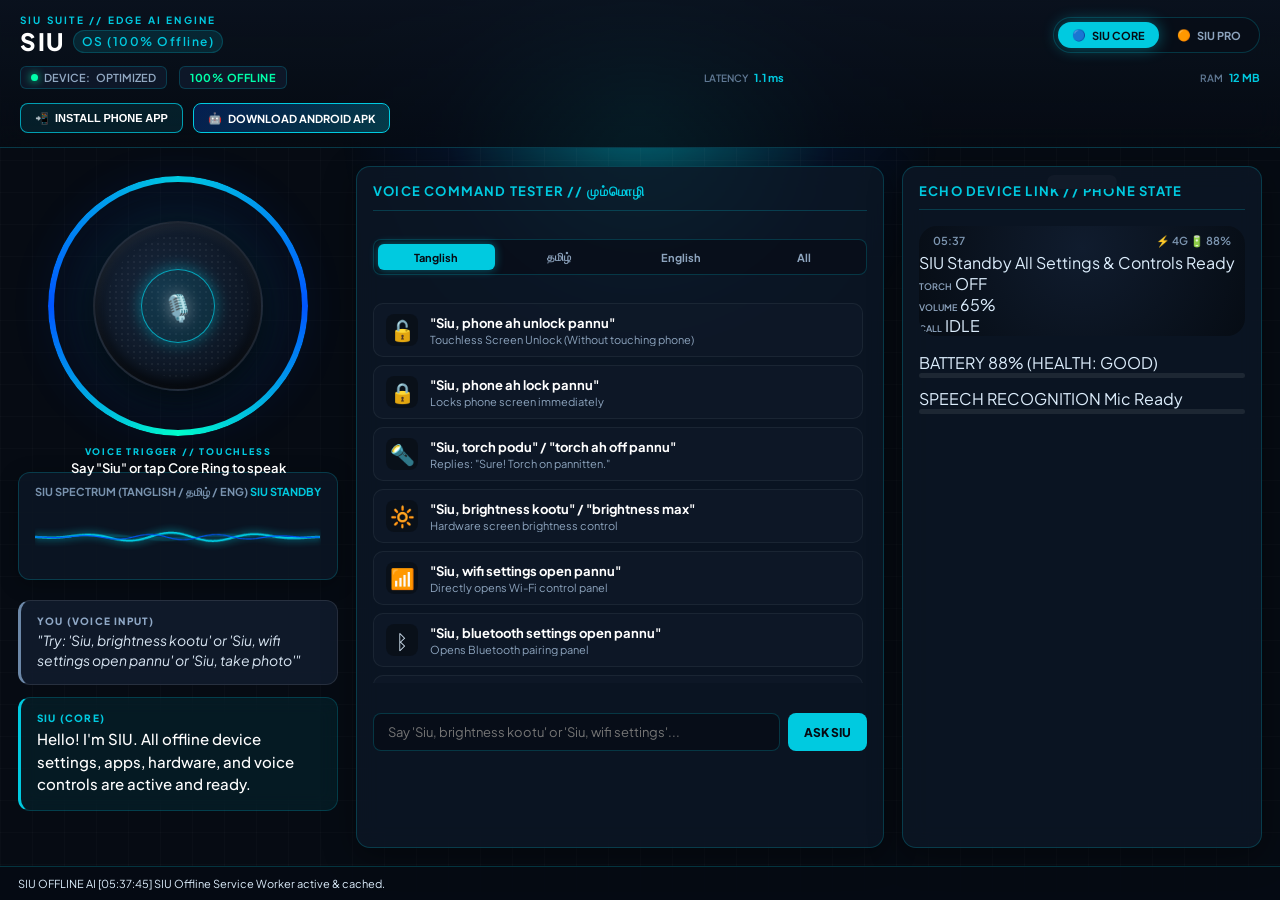
==== commit 6a755288: "feat: rebrand entire voice assistant to SIU across web and Android" ====
--- a/index.html
+++ b/index.html
@@ -5,7 +5,7 @@
   <meta charset="UTF-8">
   <meta name="viewport"
     content="width=device-width, initial-scale=1.0, maximum-scale=1.0, user-scalable=no, viewport-fit=cover">
-  <title>Alexa — Offline Voice AI Assistant (Echo Edition)</title>
+  <title>SIU — Offline Voice AI Assistant</title>
   <link rel="preconnect" href="https://fonts.googleapis.com">
   <link rel="preconnect" href="https://fonts.gstatic.com" crossorigin>
   <link
@@ -28,17 +28,17 @@
   <header class="hud-header">
     <div class="header-top-row">
       <div class="brand-title">
-        <span class="brand-sub">AMAZON ECHO SUITE // EDGE AI ENGINE</span>
-        <h1 id="persona-title">ALEXA <span>Echo OS (100% Offline)</span></h1>
+        <span class="brand-sub">SIU SUITE // EDGE AI ENGINE</span>
+        <h1 id="persona-title">SIU <span>OS (100% Offline)</span></h1>
       </div>
 
       <!-- Central Switcher (Alexa Echo <-> Alexa Show) -->
       <div class="persona-switch-container">
-        <button class="switch-btn active" id="btn-alexa-echo" onclick="switchPersona('alexa_echo')">
-          <span class="icon">🔵</span> ECHO CORE
+        <button class="switch-btn active" id="btn-siu-core" onclick="switchPersona('siu_core')">
+          <span class="icon">🔵</span> SIU CORE
         </button>
-        <button class="switch-btn" id="btn-alexa-show" onclick="switchPersona('alexa_show')">
-          <span class="icon">🟠</span> ECHO SHOW
+        <button class="switch-btn" id="btn-siu-pro" onclick="switchPersona('siu_pro')">
+          <span class="icon">🟠</span> SIU PRO
         </button>
       </div>
     </div>
@@ -62,7 +62,7 @@
         <span>📲</span> INSTALL PHONE APP
       </button>
       <a class="btn-app-action apk-btn" id="btn-download-apk"
-        href="https://github.com/ASHWINMARAN8/application/releases/download/v1.0.0/Alexa-Offline-AI-v1.0.0.apk"
+        href="https://github.com/ASHWINMARAN8/application/releases/download/v1.0.0/SIU-Offline-AI-v1.0.0.apk"
         target="_blank" rel="noopener">
         <span>🤖</span> DOWNLOAD ANDROID APK
       </a>
@@ -94,15 +94,15 @@
 
         <div class="wake-word-hint">
           <span class="tag">VOICE TRIGGER // TOUCHLESS</span>
-          <span class="wake-text" id="wake-prompt">Say "Alexa" or tap Echo Ring to speak</span>
+          <span class="wake-text" id="wake-prompt">Say "Siu" or tap Core Ring to speak</span>
         </div>
       </div>
 
       <!-- Audio Frequency Spectrum Visualizer -->
       <div class="visualizer-wrapper">
         <div class="visualizer-label">
-          <span>ALEXA SPECTRUM (TANGLISH / தமிழ் / ENG)</span>
-          <span id="speech-state">ALEXA STANDBY</span>
+          <span>SIU SPECTRUM (TANGLISH / தமிழ் / ENG)</span>
+          <span id="speech-state">SIU STANDBY</span>
         </div>
         <canvas id="waveform-canvas" width="600" height="70"></canvas>
       </div>
@@ -111,11 +111,11 @@
       <div class="dialogue-box">
         <div class="speech-bubble user-bubble" id="user-speech">
           <span class="speaker-tag">YOU (VOICE INPUT)</span>
-          <p id="user-transcript">"Try: 'Alexa, brightness kootu' or 'Alexa, wifi settings open pannu' or 'Alexa, take photo'"</p>
+          <p id="user-transcript">"Try: 'Siu, brightness kootu' or 'Siu, wifi settings open pannu' or 'Siu, take photo'"</p>
         </div>
         <div class="speech-bubble ai-bubble" id="ai-speech">
-          <span class="speaker-tag" id="ai-tag">ALEXA (ECHO CORE)</span>
-          <p id="ai-response">Hello! I'm Alexa. All offline device settings, apps, hardware, and voice controls are active and ready.</p>
+          <span class="speaker-tag" id="ai-tag">SIU (CORE)</span>
+          <p id="ai-response">Hello! I'm SIU. All offline device settings, apps, hardware, and voice controls are active and ready.</p>
         </div>
       </div>
     </section>
@@ -138,320 +138,320 @@
       <div class="commands-scroll-list" id="command-list">
 
         <!-- Touchless Unlock & Lock -->
-        <div class="cmd-item" data-lang="tanglish" onclick="simulateVoice('Alexa, phone ah unlock pannu')">
+        <div class="cmd-item" data-lang="tanglish" onclick="simulateVoice('Siu, phone ah unlock pannu')">
           <div class="cmd-icon">🔓</div>
           <div class="cmd-info">
-            <span class="cmd-phrase">"Alexa, phone ah unlock pannu"</span>
+            <span class="cmd-phrase">"Siu, phone ah unlock pannu"</span>
             <span class="cmd-action">Touchless Screen Unlock (Without touching phone)</span>
           </div>
         </div>
 
-        <div class="cmd-item" data-lang="tanglish" onclick="simulateVoice('Alexa, phone ah lock pannu')">
+        <div class="cmd-item" data-lang="tanglish" onclick="simulateVoice('Siu, phone ah lock pannu')">
           <div class="cmd-icon">🔒</div>
           <div class="cmd-info">
-            <span class="cmd-phrase">"Alexa, phone ah lock pannu"</span>
+            <span class="cmd-phrase">"Siu, phone ah lock pannu"</span>
             <span class="cmd-action">Locks phone screen immediately</span>
           </div>
         </div>
 
         <!-- Tanglish Commands -->
-        <div class="cmd-item" data-lang="tanglish" onclick="simulateVoice('Alexa, torch podu')">
+        <div class="cmd-item" data-lang="tanglish" onclick="simulateVoice('Siu, torch podu')">
           <div class="cmd-icon">🔦</div>
           <div class="cmd-info">
-            <span class="cmd-phrase">"Alexa, torch podu" / "torch ah off pannu"</span>
+            <span class="cmd-phrase">"Siu, torch podu" / "torch ah off pannu"</span>
             <span class="cmd-action">Replies: "Sure! Torch on pannitten."</span>
           </div>
         </div>
 
-        <div class="cmd-item" data-lang="tanglish" onclick="simulateVoice('Alexa, brightness kootu')">
+        <div class="cmd-item" data-lang="tanglish" onclick="simulateVoice('Siu, brightness kootu')">
           <div class="cmd-icon">🔆</div>
           <div class="cmd-info">
-            <span class="cmd-phrase">"Alexa, brightness kootu" / "brightness max"</span>
+            <span class="cmd-phrase">"Siu, brightness kootu" / "brightness max"</span>
             <span class="cmd-action">Hardware screen brightness control</span>
           </div>
         </div>
 
-        <div class="cmd-item" data-lang="tanglish" onclick="simulateVoice('Alexa, wifi settings open pannu')">
+        <div class="cmd-item" data-lang="tanglish" onclick="simulateVoice('Siu, wifi settings open pannu')">
           <div class="cmd-icon">📶</div>
           <div class="cmd-info">
-            <span class="cmd-phrase">"Alexa, wifi settings open pannu"</span>
+            <span class="cmd-phrase">"Siu, wifi settings open pannu"</span>
             <span class="cmd-action">Directly opens Wi-Fi control panel</span>
           </div>
         </div>
 
-        <div class="cmd-item" data-lang="tanglish" onclick="simulateVoice('Alexa, bluetooth settings open pannu')">
+        <div class="cmd-item" data-lang="tanglish" onclick="simulateVoice('Siu, bluetooth settings open pannu')">
           <div class="cmd-icon">ᛒ</div>
           <div class="cmd-info">
-            <span class="cmd-phrase">"Alexa, bluetooth settings open pannu"</span>
+            <span class="cmd-phrase">"Siu, bluetooth settings open pannu"</span>
             <span class="cmd-action">Opens Bluetooth pairing panel</span>
           </div>
         </div>
 
-        <div class="cmd-item" data-lang="tanglish" onclick="simulateVoice('Alexa, photo edu')">
+        <div class="cmd-item" data-lang="tanglish" onclick="simulateVoice('Siu, photo edu')">
           <div class="cmd-icon">📸</div>
           <div class="cmd-info">
-            <span class="cmd-phrase">"Alexa, photo edu" / "take photo"</span>
+            <span class="cmd-phrase">"Siu, photo edu" / "take photo"</span>
             <span class="cmd-action">Opens Camera and triggers photo capture</span>
           </div>
         </div>
 
-        <div class="cmd-item" data-lang="tanglish" onclick="simulateVoice('Alexa, play music')">
+        <div class="cmd-item" data-lang="tanglish" onclick="simulateVoice('Siu, play music')">
           <div class="cmd-icon">🎵</div>
           <div class="cmd-info">
-            <span class="cmd-phrase">"Alexa, play music" / "song pause"</span>
+            <span class="cmd-phrase">"Siu, play music" / "song pause"</span>
             <span class="cmd-action">Controls local media audio player</span>
           </div>
         </div>
 
-        <div class="cmd-item" data-lang="tanglish" onclick="simulateVoice('Alexa, quick settings kaatu')">
+        <div class="cmd-item" data-lang="tanglish" onclick="simulateVoice('Siu, quick settings kaatu')">
           <div class="cmd-icon">🎛️</div>
           <div class="cmd-info">
-            <span class="cmd-phrase">"Alexa, quick settings kaatu"</span>
+            <span class="cmd-phrase">"Siu, quick settings kaatu"</span>
             <span class="cmd-action">Pulls down Quick Settings notification shade</span>
           </div>
         </div>
 
-        <div class="cmd-item" data-lang="tanglish" onclick="simulateVoice('Alexa, screenshot edu')">
+        <div class="cmd-item" data-lang="tanglish" onclick="simulateVoice('Siu, screenshot edu')">
           <div class="cmd-icon">📱</div>
           <div class="cmd-info">
-            <span class="cmd-phrase">"Alexa, screenshot edu"</span>
+            <span class="cmd-phrase">"Siu, screenshot edu"</span>
             <span class="cmd-action">Captures screen via accessibility service</span>
           </div>
         </div>
 
-        <div class="cmd-item" data-lang="tanglish" onclick="simulateVoice('Alexa, amma ku call pannu')">
+        <div class="cmd-item" data-lang="tanglish" onclick="simulateVoice('Siu, amma ku call pannu')">
           <div class="cmd-icon">📞</div>
           <div class="cmd-info">
-            <span class="cmd-phrase">"Alexa, amma ku call pannu"</span>
+            <span class="cmd-phrase">"Siu, amma ku call pannu"</span>
             <span class="cmd-action">Replies: "Amma-kku ippo call panren."</span>
           </div>
         </div>
 
         <div class="cmd-item" data-lang="tanglish"
-          onclick="simulateVoice('Alexa, ram ku whatsapp message anupu: na kelambiten')">
+          onclick="simulateVoice('Siu, ram ku whatsapp message anupu: na kelambiten')">
           <div class="cmd-icon">💬</div>
           <div class="cmd-info">
-            <span class="cmd-phrase">"Alexa, ram ku message anupu: na kelambiten"</span>
+            <span class="cmd-phrase">"Siu, ram ku message anupu: na kelambiten"</span>
             <span class="cmd-action">Sends WhatsApp message in Tanglish</span>
           </div>
         </div>
 
-        <div class="cmd-item" data-lang="tanglish" onclick="simulateVoice('Alexa, youtube open pannu')">
+        <div class="cmd-item" data-lang="tanglish" onclick="simulateVoice('Siu, youtube open pannu')">
           <div class="cmd-icon">🚀</div>
           <div class="cmd-info">
-            <span class="cmd-phrase">"Alexa, youtube open pannu"</span>
+            <span class="cmd-phrase">"Siu, youtube open pannu"</span>
             <span class="cmd-action">Replies: "YouTube open panren."</span>
           </div>
         </div>
 
-        <div class="cmd-item" data-lang="tanglish" onclick="simulateVoice('Alexa, sound ah kootu')">
+        <div class="cmd-item" data-lang="tanglish" onclick="simulateVoice('Siu, sound ah kootu')">
           <div class="cmd-icon">🔊</div>
           <div class="cmd-info">
-            <span class="cmd-phrase">"Alexa, sound ah kootu" / "volume korai"</span>
+            <span class="cmd-phrase">"Siu, sound ah kootu" / "volume korai"</span>
             <span class="cmd-action">Replies: "Sound 80% kku kootitten."</span>
           </div>
         </div>
 
-        <div class="cmd-item" data-lang="tanglish" onclick="simulateVoice('Alexa, battery evvalavu irukku?')">
+        <div class="cmd-item" data-lang="tanglish" onclick="simulateVoice('Siu, battery evvalavu irukku?')">
           <div class="cmd-icon">🔋</div>
           <div class="cmd-info">
-            <span class="cmd-phrase">"Alexa, battery evvalavu irukku?"</span>
+            <span class="cmd-phrase">"Siu, battery evvalavu irukku?"</span>
             <span class="cmd-action">Replies: "Battery 88% irukku!"</span>
           </div>
         </div>
 
-        <div class="cmd-item" data-lang="tanglish" onclick="simulateVoice('Alexa, timer 5 minutes vai')">
+        <div class="cmd-item" data-lang="tanglish" onclick="simulateVoice('Siu, timer 5 minutes vai')">
           <div class="cmd-icon">⏱️</div>
           <div class="cmd-info">
-            <span class="cmd-phrase">"Alexa, timer 5 minutes vai"</span>
+            <span class="cmd-phrase">"Siu, timer 5 minutes vai"</span>
             <span class="cmd-action">Sets 5-minute countdown timer</span>
           </div>
         </div>
 
-        <div class="cmd-item" data-lang="tanglish" onclick="simulateVoice('Alexa, epdi iruka?')">
+        <div class="cmd-item" data-lang="tanglish" onclick="simulateVoice('Siu, epdi iruka?')">
           <div class="cmd-icon">🤝</div>
           <div class="cmd-info">
-            <span class="cmd-phrase">"Alexa, epdi iruka?"</span>
-            <span class="cmd-action">Polite Alexa conversational banter</span>
-          </div>
-        </div>
-
-        <div class="cmd-item" data-lang="tanglish" onclick="simulateVoice('Alexa, joke sollu')">
+            <span class="cmd-phrase">"Siu, epdi iruka?"</span>
+            <span class="cmd-action">SIU conversational banter</span>
+          </div>
+        </div>
+
+        <div class="cmd-item" data-lang="tanglish" onclick="simulateVoice('Siu, joke sollu')">
           <div class="cmd-icon">😂</div>
           <div class="cmd-info">
-            <span class="cmd-phrase">"Alexa, joke sollu"</span>
-            <span class="cmd-action">Alexa smart assistant joke</span>
+            <span class="cmd-phrase">"Siu, joke sollu"</span>
+            <span class="cmd-action">SIU assistant joke</span>
           </div>
         </div>
 
         <!-- Tamil Commands -->
-        <div class="cmd-item" data-lang="tamil" style="display:none;" onclick="simulateVoice('அலெக்சா, போனை அன்லாக் பண்ணு')">
+        <div class="cmd-item" data-lang="tamil" style="display:none;" onclick="simulateVoice('சியு, போனை அன்லாக் பண்ணு')">
           <div class="cmd-icon">🔓</div>
           <div class="cmd-info">
-            <span class="cmd-phrase">"அலெக்சா, போனை அன்லாக் பண்ணு"</span>
+            <span class="cmd-phrase">"சியு, போனை அன்லாக் பண்ணு"</span>
             <span class="cmd-action">Touchless screen unlock in Tamil</span>
           </div>
         </div>
 
-        <div class="cmd-item" data-lang="tamil" style="display:none;" onclick="simulateVoice('அலெக்சா, டார்ச் போடு')">
+        <div class="cmd-item" data-lang="tamil" style="display:none;" onclick="simulateVoice('சியு, டார்ச் போடு')">
           <div class="cmd-icon">🔦</div>
           <div class="cmd-info">
-            <span class="cmd-phrase">"அலெக்சா, டார்ச் போடு"</span>
+            <span class="cmd-phrase">"சியு, டார்ச் போடு"</span>
             <span class="cmd-action">Turns on Phone Flashlight</span>
           </div>
         </div>
 
-        <div class="cmd-item" data-lang="tamil" style="display:none;" onclick="simulateVoice('அலெக்சா, வெளிச்சம் கூட்டு')">
+        <div class="cmd-item" data-lang="tamil" style="display:none;" onclick="simulateVoice('சியு, வெளிச்சம் கூட்டு')">
           <div class="cmd-icon">🔆</div>
           <div class="cmd-info">
-            <span class="cmd-phrase">"அலெக்சா, வெளிச்சம் கூட்டு"</span>
+            <span class="cmd-phrase">"சியு, வெளிச்சம் கூட்டு"</span>
             <span class="cmd-action">திரை வெளிச்சத்தை அதிகரிக்கும்</span>
           </div>
         </div>
 
-        <div class="cmd-item" data-lang="tamil" style="display:none;" onclick="simulateVoice('அலெக்சா, வைபை அமைப்புகளை திற')">
+        <div class="cmd-item" data-lang="tamil" style="display:none;" onclick="simulateVoice('சியு, வைபை அமைப்புகளை திற')">
           <div class="cmd-icon">📶</div>
           <div class="cmd-info">
-            <span class="cmd-phrase">"அலெக்சா, வைபை அமைப்புகளை திற"</span>
+            <span class="cmd-phrase">"சியு, வைபை அமைப்புகளை திற"</span>
             <span class="cmd-action">வைஃபை செட்டிங்ஸ் திறக்கும்</span>
           </div>
         </div>
 
-        <div class="cmd-item" data-lang="tamil" style="display:none;" onclick="simulateVoice('அலெக்சா, படம் எடு')">
+        <div class="cmd-item" data-lang="tamil" style="display:none;" onclick="simulateVoice('சியு, படம் எடு')">
           <div class="cmd-icon">📸</div>
           <div class="cmd-info">
-            <span class="cmd-phrase">"அலெக்சா, படம் எடு"</span>
+            <span class="cmd-phrase">"சியு, படம் எடு"</span>
             <span class="cmd-action">கேமராவில் புகைப்படம் எடுக்கும்</span>
           </div>
         </div>
 
-        <div class="cmd-item" data-lang="tamil" style="display:none;" onclick="simulateVoice('அலெக்சா, பாடல் இயக்கு')">
+        <div class="cmd-item" data-lang="tamil" style="display:none;" onclick="simulateVoice('சியு, பாடல் இயக்கு')">
           <div class="cmd-icon">🎵</div>
           <div class="cmd-info">
-            <span class="cmd-phrase">"அலெக்சா, பாடல் இயக்கு"</span>
+            <span class="cmd-phrase">"சியு, பாடல் இயக்கு"</span>
             <span class="cmd-action">பாடலை பிளே செய்யும்</span>
           </div>
         </div>
 
-        <div class="cmd-item" data-lang="tamil" style="display:none;" onclick="simulateVoice('அலெக்சா, அம்மாவுக்கு கால் பண்ணு')">
+        <div class="cmd-item" data-lang="tamil" style="display:none;" onclick="simulateVoice('சியு, அம்மாவுக்கு கால் பண்ணு')">
           <div class="cmd-icon">📞</div>
           <div class="cmd-info">
-            <span class="cmd-phrase">"அலெக்சா, அம்மாவுக்கு கால் பண்ணு"</span>
+            <span class="cmd-phrase">"சியு, அம்மாவுக்கு கால் பண்ணு"</span>
             <span class="cmd-action">Direct call to Mom</span>
           </div>
         </div>
 
-        <div class="cmd-item" data-lang="tamil" style="display:none;" onclick="simulateVoice('அலெக்சா, நீ யாரு?')">
+        <div class="cmd-item" data-lang="tamil" style="display:none;" onclick="simulateVoice('சியு, நீ யாரு?')">
           <div class="cmd-icon">🤖</div>
           <div class="cmd-info">
-            <span class="cmd-phrase">"அலெக்சா, நீ யாரு?"</span>
-            <span class="cmd-action">அலெக்சா (Alexa) அறிமுகம்</span>
+            <span class="cmd-phrase">"சியு, நீ யாரு?"</span>
+            <span class="cmd-action">சியு (SIU) அறிமுகம்</span>
           </div>
         </div>
 
         <!-- English Commands -->
-        <div class="cmd-item" data-lang="english" style="display:none;" onclick="simulateVoice('Alexa, unlock phone')">
+        <div class="cmd-item" data-lang="english" style="display:none;" onclick="simulateVoice('Siu, unlock phone')">
           <div class="cmd-icon">🔓</div>
           <div class="cmd-info">
-            <span class="cmd-phrase">"Alexa, unlock phone"</span>
+            <span class="cmd-phrase">"Siu, unlock phone"</span>
             <span class="cmd-action">Touchless Screen Unlock</span>
           </div>
         </div>
 
-        <div class="cmd-item" data-lang="english" style="display:none;" onclick="simulateVoice('Alexa, turn on flashlight')">
+        <div class="cmd-item" data-lang="english" style="display:none;" onclick="simulateVoice('Siu, turn on flashlight')">
           <div class="cmd-icon">🔦</div>
           <div class="cmd-info">
-            <span class="cmd-phrase">"Alexa, turn on flashlight"</span>
+            <span class="cmd-phrase">"Siu, turn on flashlight"</span>
             <span class="cmd-action">Hardware camera torch toggle</span>
           </div>
         </div>
 
-        <div class="cmd-item" data-lang="english" style="display:none;" onclick="simulateVoice('Alexa, increase brightness')">
+        <div class="cmd-item" data-lang="english" style="display:none;" onclick="simulateVoice('Siu, increase brightness')">
           <div class="cmd-icon">🔆</div>
           <div class="cmd-info">
-            <span class="cmd-phrase">"Alexa, increase brightness" / "set brightness to 100%"</span>
+            <span class="cmd-phrase">"Siu, increase brightness" / "set brightness to 100%"</span>
             <span class="cmd-action">Hardware display brightness control</span>
           </div>
         </div>
 
-        <div class="cmd-item" data-lang="english" style="display:none;" onclick="simulateVoice('Alexa, open wifi settings')">
+        <div class="cmd-item" data-lang="english" style="display:none;" onclick="simulateVoice('Siu, open wifi settings')">
           <div class="cmd-icon">📶</div>
           <div class="cmd-info">
-            <span class="cmd-phrase">"Alexa, open wifi settings"</span>
+            <span class="cmd-phrase">"Siu, open wifi settings"</span>
             <span class="cmd-action">Directly opens device Wi-Fi settings</span>
           </div>
         </div>
 
-        <div class="cmd-item" data-lang="english" style="display:none;" onclick="simulateVoice('Alexa, open bluetooth settings')">
+        <div class="cmd-item" data-lang="english" style="display:none;" onclick="simulateVoice('Siu, open bluetooth settings')">
           <div class="cmd-icon">ᛒ</div>
           <div class="cmd-info">
-            <span class="cmd-phrase">"Alexa, open bluetooth settings"</span>
+            <span class="cmd-phrase">"Siu, open bluetooth settings"</span>
             <span class="cmd-action">Opens Bluetooth pairing panel</span>
           </div>
         </div>
 
-        <div class="cmd-item" data-lang="english" style="display:none;" onclick="simulateVoice('Alexa, take a photo')">
+        <div class="cmd-item" data-lang="english" style="display:none;" onclick="simulateVoice('Siu, take a photo')">
           <div class="cmd-icon">📸</div>
           <div class="cmd-info">
-            <span class="cmd-phrase">"Alexa, take a photo"</span>
+            <span class="cmd-phrase">"Siu, take a photo"</span>
             <span class="cmd-action">Captures picture with device camera</span>
           </div>
         </div>
 
-        <div class="cmd-item" data-lang="english" style="display:none;" onclick="simulateVoice('Alexa, play music')">
+        <div class="cmd-item" data-lang="english" style="display:none;" onclick="simulateVoice('Siu, play music')">
           <div class="cmd-icon">🎵</div>
           <div class="cmd-info">
-            <span class="cmd-phrase">"Alexa, play music" / "pause music"</span>
+            <span class="cmd-phrase">"Siu, play music" / "pause music"</span>
             <span class="cmd-action">Controls device media playback</span>
           </div>
         </div>
 
-        <div class="cmd-item" data-lang="english" style="display:none;" onclick="simulateVoice('Alexa, open quick settings')">
+        <div class="cmd-item" data-lang="english" style="display:none;" onclick="simulateVoice('Siu, open quick settings')">
           <div class="cmd-icon">🎛️</div>
           <div class="cmd-info">
-            <span class="cmd-phrase">"Alexa, open quick settings"</span>
+            <span class="cmd-phrase">"Siu, open quick settings"</span>
             <span class="cmd-action">Pulls down Quick Settings notification shade</span>
           </div>
         </div>
 
-        <div class="cmd-item" data-lang="english" style="display:none;" onclick="simulateVoice('Alexa, take screenshot')">
+        <div class="cmd-item" data-lang="english" style="display:none;" onclick="simulateVoice('Siu, take screenshot')">
           <div class="cmd-icon">📱</div>
           <div class="cmd-info">
-            <span class="cmd-phrase">"Alexa, take screenshot"</span>
+            <span class="cmd-phrase">"Siu, take screenshot"</span>
             <span class="cmd-action">Captures phone screen touchlessly</span>
           </div>
         </div>
 
-        <div class="cmd-item" data-lang="english" style="display:none;" onclick="simulateVoice('Alexa, set a timer for 10 minutes')">
+        <div class="cmd-item" data-lang="english" style="display:none;" onclick="simulateVoice('Siu, set a timer for 10 minutes')">
           <div class="cmd-icon">⏱️</div>
           <div class="cmd-info">
-            <span class="cmd-phrase">"Alexa, set timer for 10 minutes"</span>
+            <span class="cmd-phrase">"Siu, set timer for 10 minutes"</span>
             <span class="cmd-action">Local offline countdown timer</span>
           </div>
         </div>
 
-        <div class="cmd-item" data-lang="english" style="display:none;" onclick="simulateVoice('Alexa, who are you?')">
+        <div class="cmd-item" data-lang="english" style="display:none;" onclick="simulateVoice('Siu, who are you?')">
           <div class="cmd-icon">✨</div>
           <div class="cmd-info">
-            <span class="cmd-phrase">"Alexa, who are you?"</span>
-            <span class="cmd-action">Alexa identity overview</span>
-          </div>
-        </div>
-
-        <div class="cmd-item" data-lang="english" style="display:none;" onclick="simulateVoice('Alexa, tell me a joke')">
+            <span class="cmd-phrase">"Siu, who are you?"</span>
+            <span class="cmd-action">SIU identity overview</span>
+          </div>
+        </div>
+
+        <div class="cmd-item" data-lang="english" style="display:none;" onclick="simulateVoice('Siu, tell me a joke')">
           <div class="cmd-icon">😂</div>
           <div class="cmd-info">
-            <span class="cmd-phrase">"Alexa, tell me a joke"</span>
-            <span class="cmd-action">Authentic Alexa humor</span>
+            <span class="cmd-phrase">"Siu, tell me a joke"</span>
+            <span class="cmd-action">SIU humor</span>
           </div>
         </div>
       </div>
 
       <!-- Live Voice Input Bar -->
       <div class="custom-input-box">
-        <input type="text" id="manual-text-input" placeholder="Say 'Alexa, brightness kootu' or 'Alexa, wifi settings'..."
+        <input type="text" id="manual-text-input" placeholder="Say 'Siu, brightness kootu' or 'Siu, wifi settings'..."
           onkeypress="handleKeypress(event)">
-        <button id="send-btn" onclick="submitManualText()">ASK ALEXA</button>
+        <button id="send-btn" onclick="submitManualText()">ASK SIU</button>
       </div>
     </section>
 
@@ -477,7 +477,7 @@
               <div class="lock-icon">🔒</div>
               <div class="lock-time" id="lock-time">12:00</div>
               <div class="lock-label">PHONE LOCKED</div>
-              <div class="lock-hint">Say "Alexa, unlock phone" or "போனை அன்லாக் பண்ணு"</div>
+              <div class="lock-hint">Say "Siu, unlock phone" or "போனை அன்லாக் பண்ணு"</div>
             </div>
 
             <!-- Virtual Phone Content -->
@@ -491,7 +491,7 @@
                 <div class="mini-ring"></div>
               </div>
               <div class="greeting-text">
-                <span class="mini-greet">Alexa Echo Standby</span>
+                <span class="mini-greet">SIU Standby</span>
                 <span class="mini-status">All Settings & Controls Ready</span>
               </div>
             </div>
@@ -551,8 +551,8 @@
   <!-- Bottom Global Log Stream -->
   <footer class="hud-footer">
     <div class="log-indicator">
-      <span class="tag">AMAZON ALEXA OFFLINE</span>
-      <span class="ticker" id="log-ticker">[SYSTEM] Alexa Core online. 100% offline edge processing ready.</span>
+      <span class="tag">SIU OFFLINE AI</span>
+      <span class="ticker" id="log-ticker">[SYSTEM] SIU Core online. 100% offline edge processing ready.</span>
     </div>
   </footer>
 
--- a/style.css
+++ b/style.css
@@ -20,7 +20,7 @@
   --bg-dark: #060b13;
 }
 
-body.theme-alexa-echo {
+body.theme-siu-core, .theme-alexa-echo {
   --theme-primary: #00cae0;
   --theme-secondary: #0055ff;
   --theme-accent: #00ffcc;
@@ -32,7 +32,7 @@
   --bg-dark: #060b13;
 }
 
-body.theme-alexa-show {
+body.theme-siu-pro, .theme-alexa-show {
   /* Echo Show Theme (Alexa Amber / Gold & Indigo Smart Display) */
   --theme-primary: #ff9900;
   --theme-secondary: #00a8e8;
